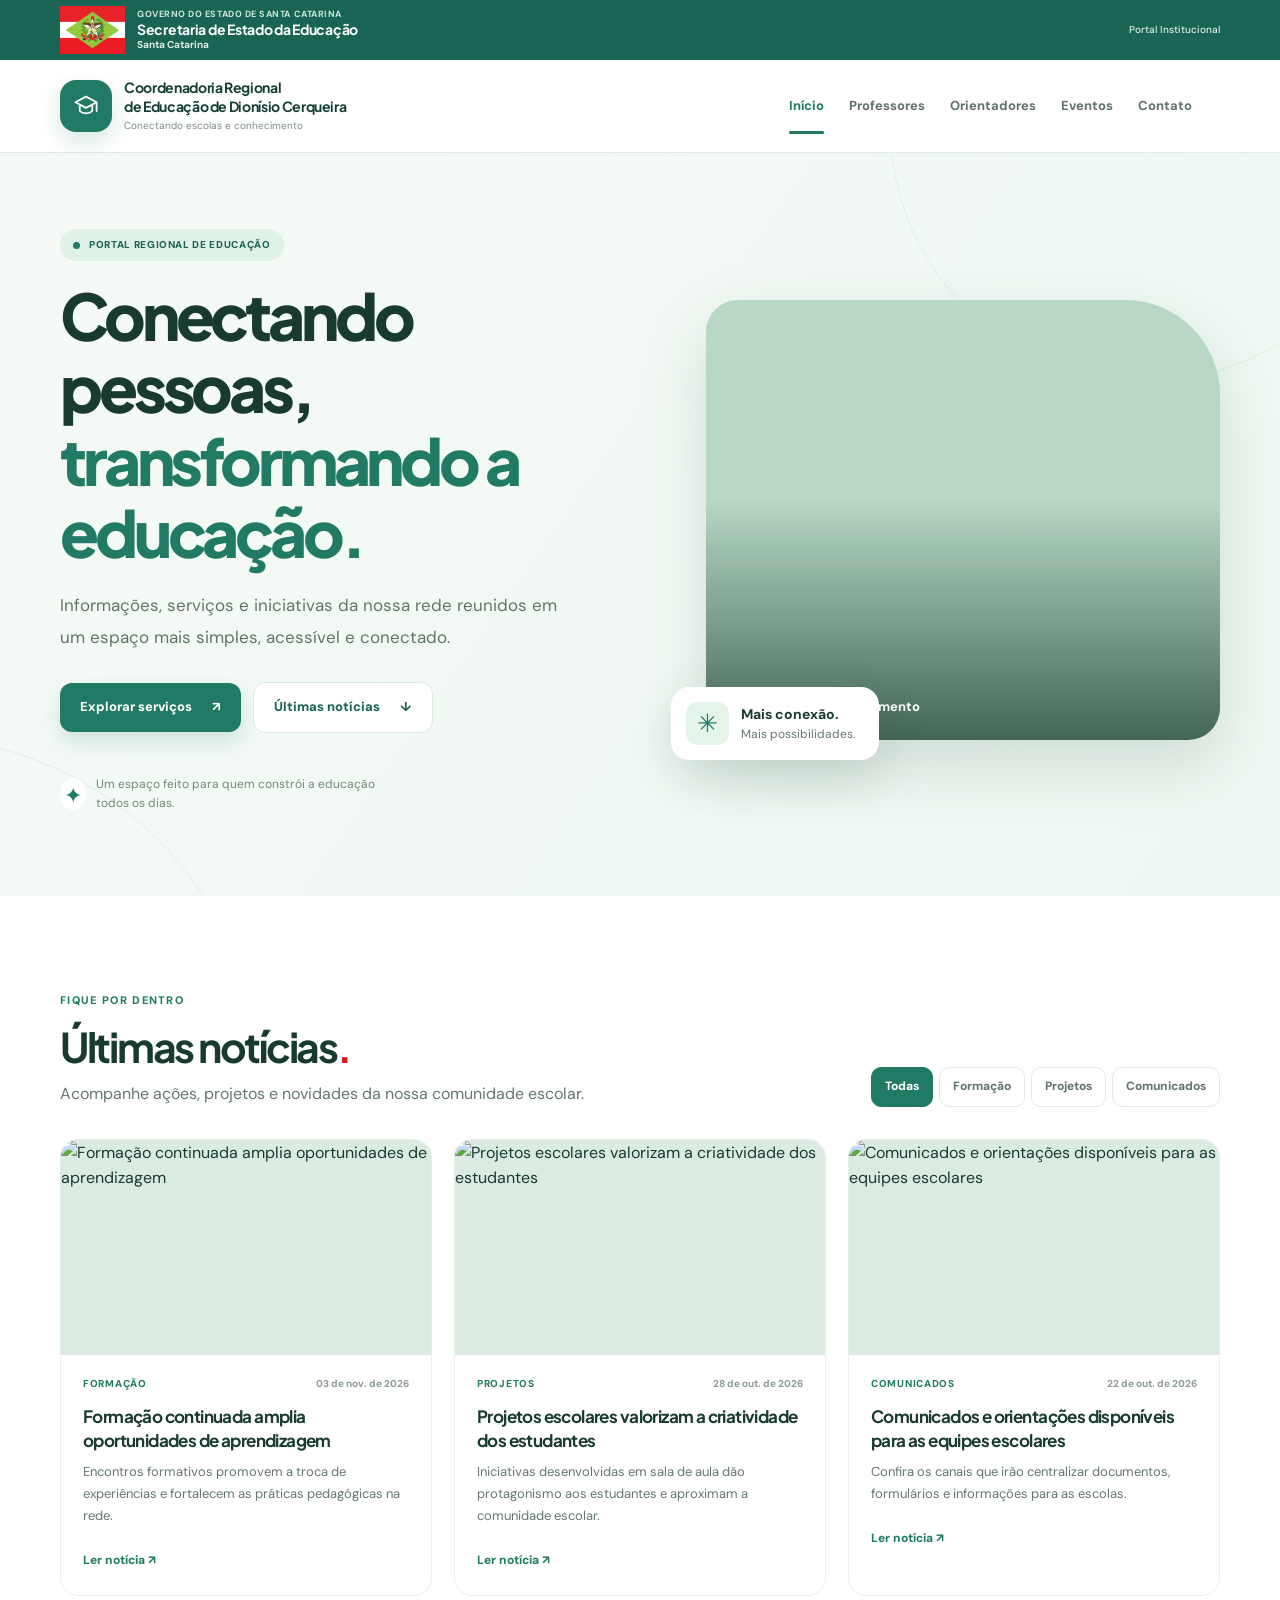
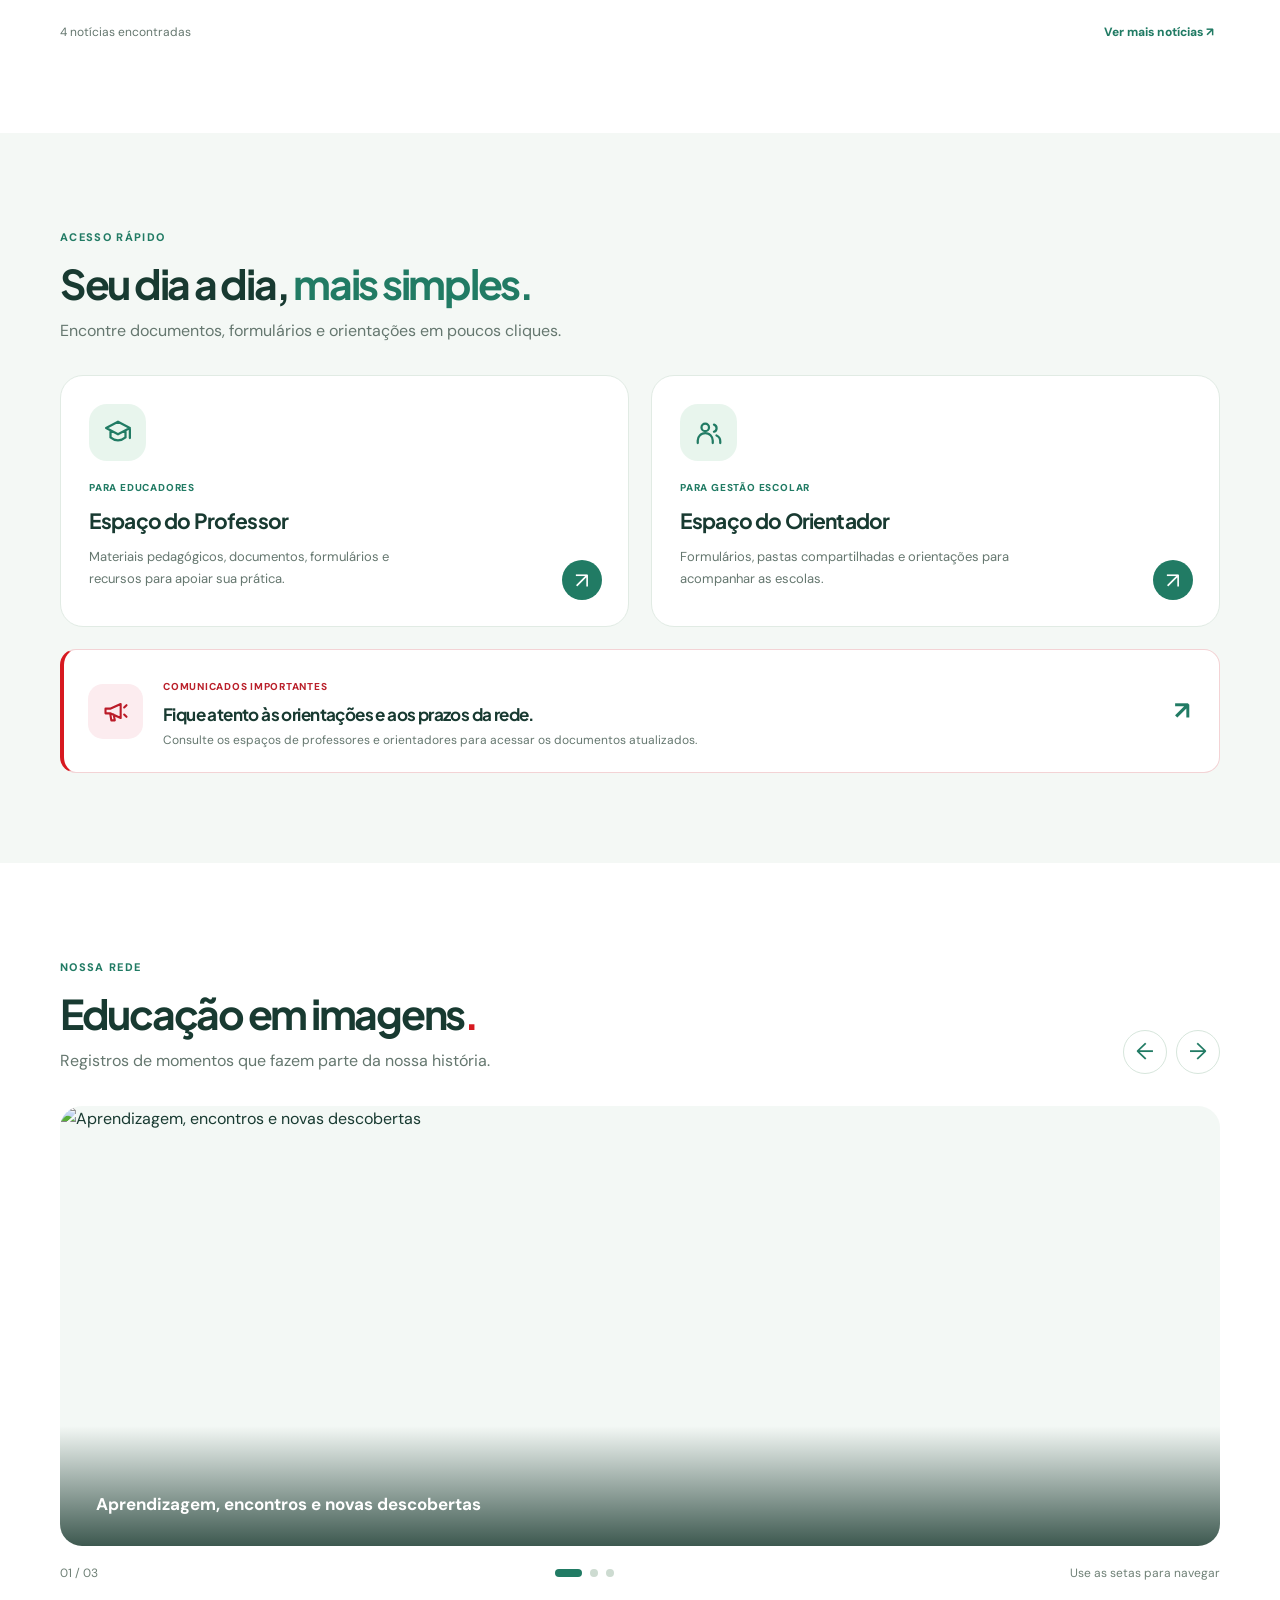
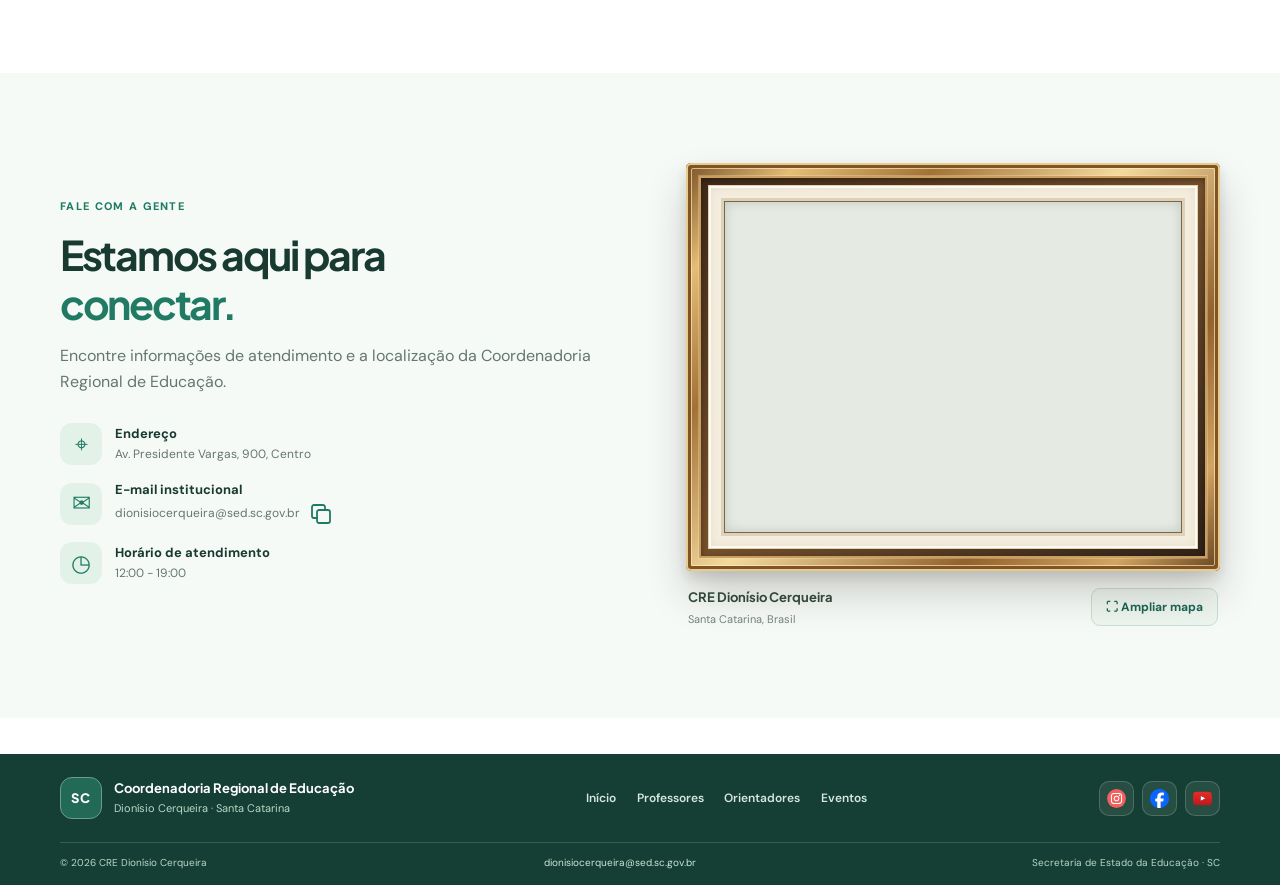
==== index.html @ 4548849e "Primeiro commit" ====
<!doctype html>
<html lang="pt-BR">

<head>
  <meta charset="utf-8">
  <meta name="viewport" content="width=device-width, initial-scale=1">
  <meta name="theme-color" content="#1a6454">
  <meta name="description"
    content="Portal institucional da Coordenadoria Regional de Educação: notícias, comunicados, serviços e eventos.">
  <title>Início | Coordenadoria Regional de Educação</title>
  <link rel="preconnect" href="https://fonts.googleapis.com">
  <link rel="preconnect" href="https://fonts.gstatic.com" crossorigin>
  <link
    href="https://fonts.googleapis.com/css2?family=DM+Sans:wght@400;500;600;700&family=Plus+Jakarta+Sans:wght@400;500;600;700;800&display=swap"
    rel="stylesheet">
  <link rel="stylesheet" href="css/styles.css">
  <script src="js/components.js" defer></script>
  <script src="js/script.js" defer></script>
</head>

<body>
  <a class="skip-link" href="#conteudo">Pular para o conteúdo</a>
  <div id="header-container"></div>
  <main id="conteudo">
    <section class="hero">
      <div class="hero-glow hero-glow-one" aria-hidden="true"></div>
      <div class="hero-glow hero-glow-two" aria-hidden="true"></div>
      <div class="container hero-grid">
        <div class="hero-copy reveal"><span class="eyebrow"><span class="eyebrow-dot"></span> PORTAL REGIONAL DE
            EDUCAÇÃO</span>
          <h1>Conectando pessoas, <em>transformando a educação.</em></h1>
          <p>Informações, serviços e iniciativas da nossa rede reunidos em um espaço mais simples, acessível e
            conectado.</p>
          <div class="hero-buttons"><a href="#acesso-rapido" class="btn btn-primary">Explorar serviços <span
                aria-hidden="true">↗</span></a><a href="#noticias" class="btn btn-outline">Últimas notícias <span
                aria-hidden="true">↓</span></a></div>
          <div class="hero-mini">
            <div class="mini-icon">✦</div><span>Um espaço feito para quem constrói a educação todos os dias.</span>
          </div>
        </div>
        <div class="hero-visual reveal">
          <div class="hero-photo" role="img" aria-label="Ambiente escolar e aprendizagem">
            <div class="photo-overlay"></div>
            <div class="photo-caption"><span class="caption-dot"></span> Nossa rede em movimento</div>
          </div>
          <div class="floating-note"><span class="floating-icon">✳</span>
            <div><strong>Mais conexão.</strong><small>Mais possibilidades.</small></div>
          </div>
        </div>
      </div>
    </section>
    <section class="news-section section" id="noticias">
      <div class="container">
        <div class="section-heading reveal">
          <div><span class="section-kicker">FIQUE POR DENTRO</span>
            <h2>Últimas notícias<span class="period">.</span></h2>
            <p>Acompanhe ações, projetos e novidades da nossa comunidade escolar.</p>
          </div>
          <div class="news-filter" role="group" aria-label="Filtrar notícias"><button class="filter-btn is-active"
              data-filter="Todas" type="button" aria-pressed="true">Todas</button><button class="filter-btn"
              data-filter="Formação" type="button" aria-pressed="false">Formação</button><button class="filter-btn"
              data-filter="Projetos" type="button" aria-pressed="false">Projetos</button><button class="filter-btn"
              data-filter="Comunicados" type="button" aria-pressed="false">Comunicados</button></div>
        </div>
        <div class="news-grid" id="newsGrid" aria-live="polite">
          <div class="loading-state">Carregando notícias...</div>
        </div>
        <div class="news-bottom"><span id="newsCount" aria-live="polite"></span><button class="text-link" id="showMore"
            type="button" hidden>Ver mais notícias <span aria-hidden="true">↗</span></button></div>
      </div>
    </section>
    <section class="services-section section" id="acesso-rapido">
      <div class="container">
        <div class="section-heading reveal">
          <div><span class="section-kicker">ACESSO RÁPIDO</span>
            <h2>Seu dia a dia, <span class="accent">mais simples.</span></h2>
            <p>Encontre documentos, formulários e orientações em poucos cliques.</p>
          </div>
        </div>
        <div class="service-grid"><a class="service-card reveal" href="professores.html"><span class="service-icon"
              aria-hidden="true"><svg viewBox="0 0 24 24" fill="none">
                <path d="m2.5 8 9.5-5 9.5 5-9.5 5-9.5-5ZM6 10.5v5c3.6 3.1 8.4 3.1 12 0v-5M21.5 9v7" />
              </svg></span><span class="service-content"><span class="service-badge">PARA
                EDUCADORES</span><strong>Espaço do Professor</strong><span>Materiais pedagógicos, documentos,
                formulários e recursos para apoiar sua prática.</span></span><span class="service-arrow"
              aria-hidden="true">↗</span></a><a class="service-card reveal" href="orientadores.html"><span
              class="service-icon" aria-hidden="true"><svg viewBox="0 0 24 24" fill="none">
                <circle cx="9" cy="7.5" r="3" />
                <path d="M3 20v-2a6 6 0 0 1 12 0v2M16 5.3a3 3 0 0 1 0 5.7M18 14a5 5 0 0 1 3 4.6V20" />
              </svg></span><span class="service-content"><span class="service-badge">PARA GESTÃO
                ESCOLAR</span><strong>Espaço do Orientador</strong><span>Formulários, pastas compartilhadas e
                orientações para acompanhar as escolas.</span></span><span class="service-arrow"
              aria-hidden="true">↗</span></a></div>
        <div class="notice-card reveal">
          <div class="notice-icon" aria-hidden="true"><svg viewBox="0 0 24 24" fill="none">
              <path d="M3 10v4h4l9 4V6l-9 4H3ZM7 14l1 6h3l-1-5M19 9l2-2M19 15l2 2" />
            </svg></div>
          <div><span>COMUNICADOS IMPORTANTES</span>
            <h3>Fique atento às orientações e aos prazos da rede.</h3>
            <p>Consulte os espaços de professores e orientadores para acessar os documentos atualizados.</p>
          </div><a href="orientadores.html" class="notice-link" aria-label="Ir para o espaço do orientador">↗</a>
        </div>
      </div>
    </section>
    <section class="gallery-section section" id="galeria">
      <div class="container">
        <div class="section-heading reveal">
          <div><span class="section-kicker">NOSSA REDE</span>
            <h2>Educação em imagens<span class="period">.</span></h2>
            <p>Registros de momentos que fazem parte da nossa história.</p>
          </div>
          <div class="carousel-controls"><button class="round-button" id="galleryPrev" aria-label="Foto anterior"
              type="button">←</button><button class="round-button" id="galleryNext" aria-label="Próxima foto"
              type="button">→</button></div>
        </div>
        <div class="gallery-stage reveal" id="galleryStage" tabindex="0" aria-label="Carrossel de fotografias">
          <div class="gallery-track" id="galleryTrack"></div>
        </div>
        <div class="gallery-bottom"><span id="galleryCounter">01 / 03</span>
          <div class="gallery-dots" id="galleryDots" aria-label="Selecionar fotografia"></div><span
            class="gallery-tip">Use as setas para navegar</span>
        </div>
      </div>
    </section>
    <section class="contact-section section" id="localizacao">
      <div class="container contact-grid">
        <div class="reveal"><span class="section-kicker">FALE COM A GENTE</span>
          <h2>Estamos aqui para <span class="accent">conectar.</span></h2>
          <p>Encontre informações de atendimento e a localização da Coordenadoria Regional de Educação.</p>
          <div class="contact-row"><span class="contact-icon">⌖</span>
            <div><strong>Endereço</strong><span>Av. Presidente Vargas, 900, Centro</span></div>
          </div>
          
<div class="contact-row">
  <span class="contact-icon">✉</span>

        <div>
          <strong>E-mail institucional</strong>

          <div class="email-copy-wrapper">
            <span id="emailInstitucional">
              dionisiocerqueira@sed.sc.gov.br
            </span>

            <button
              type="button"
              class="copy-email-btn"
              id="copyEmailBtn"
              title="Copiar e-mail"
              aria-label="Copiar e-mail institucional"
            >
              <svg
                width="15"
                height="15"
                viewBox="0 0 24 24"
                fill="none"
                stroke="currentColor"
                stroke-width="2"
                stroke-linecap="round"
                stroke-linejoin="round"
                aria-hidden="true"
              >
                <rect x="8" y="8" width="13" height="13" rx="2"/>
                <path d="M16 8V5a2 2 0 0 0-2-2H5a2 2 0 0 0-2 2v9a2 2 0 0 0 2 2h3"/>
              </svg>
            </button>

            <span id="copyEmailMessage" role="status" aria-live="polite"></span>
          </div>
        </div>
      </div>

          <div class="contact-row"><span class="contact-icon">◷</span>
            <div><strong>Horário de atendimento</strong><span>12:00 - 19:00</span></div>
          </div>
        </div>
        <!-- <div class="map-placeholder reveal">
          <iframe src="https://www.google.com/maps/embed?pb=!1m18!1m12!1m3!1d3578.173857380727!2d-53.63740132370798!3d-26.256020266088854!2m3!1f0!2f0!3f0!3m2!1i1024!2i768!4f13.1!3m3!1m2!1s0x94f09a3344452ccf%3A0x94dea158aa4ae7f9!2sR.%20Pres.%20Vargas%2C%20900%20-%20Centro%2C%20Dion%C3%ADsio%20Cerqueira%20-%20SC%2C%2089950-000!5e0!3m2!1spt-BR!2sbr!4v1793734395076!5m2!1spt-BR!2sbr" width="600" height="450" style="border:0;" allowfullscreen="" loading="lazy" referrerpolicy="strict-origin-when-cross-origin"></iframe>
        </div> -->
        
<!-- QUADRO INTERATIVO DO MAPA --> 
<figure class="cre-framed-map" id="creFramedMap">

  <!-- MOLDURA EXTERNA -->
  <div class="cre-frame-wood">

    <!-- DETALHE INTERNO DA MADEIRA -->
    <div class="cre-frame-groove">

      <!-- PASSE-PARTOUT DO QUADRO -->
      <div class="cre-frame-mat">

        <!-- MAPA INTERATIVO -->
        <div class="cre-frame-image">

          <iframe src="https://www.google.com/maps/embed?pb=!1m18!1m12!1m3!1d3578.173857380727!2d-53.63740132370798!3d-26.256020266088854!2m3!1f0!2f0!3f0!3m2!1i1024!2i768!4f13.1!3m3!1m2!1s0x94f09a3344452ccf%3A0x94dea158aa4ae7f9!2sR.%20Pres.%20Vargas%2C%20900%20-%20Centro%2C%20Dion%C3%ADsio%20Cerqueira%20-%20SC%2C%2089950-000!5e0!3m2!1spt-BR!2sbr!4v1793734395076!5m2!1spt-BR!2sbr" width="600" height="450" style="border:0;" allowfullscreen="" loading="lazy" referrerpolicy="strict-origin-when-cross-origin"></iframe>

        </div>

      </div>
    </div>
  </div>

  <!-- PLACA DE IDENTIFICAÇÃO -->
  <figcaption class="cre-frame-details">

    <div class="cre-frame-label">
      <strong>CRE Dionísio Cerqueira</strong>
      <span>Santa Catarina, Brasil</span>
    </div>

    <button
      type="button"
      id="creMapExpand"
      class="cre-frame-expand"
      aria-expanded="false"
    >
      ⛶ Ampliar mapa
    </button>

  </figcaption>

</figure>


      </div>
    </section>
  </main>
  <div id="footer-container"></div>
  <dialog id="newsDialog" class="news-dialog" aria-labelledby="dialogTitle">
    <div class="dialog-inner"><button class="dialog-close" id="dialogClose" type="button"
        aria-label="Fechar notícia">×</button>
      <div id="dialogContent"></div>
    </div>
  </dialog>
  <button class="back-to-top" id="backToTop" aria-label="Voltar ao topo" type="button">↑</button>
</body>

</html>
---- css/styles.css ----
:root {
  --green: #217b64;
  --dark: #1a6454;
  --deep: #143e34;
  --red: #d71920;
  --ink: #183a31;
  --muted: #65776f;
  --line: #e2eae5;
  --light: #f3f8f5;
  --white: #fff;
  --shadow: 0 16px 50px rgba(24, 72, 54, .07)
}

* {
  box-sizing: border-box
}

html {
  scroll-behavior: smooth;
  scroll-padding-top: 105px
}

body {
  margin: 0;
  background: #fff;
  color: var(--ink);
  font: 400 16px/1.6 'DM Sans', sans-serif;
  -webkit-font-smoothing: antialiased
}

body.modal-open {
  overflow: hidden
}

a {
  text-decoration: none;
  color: inherit
}

button,
input {
  font: inherit
}

button {
  cursor: pointer
}

img {
  max-width: 100%;
  display: block
}

svg {
  width: 24px;
  height: 24px;
  stroke: currentColor;
  stroke-width: 1.8;
  stroke-linecap: round;
  stroke-linejoin: round
}

.container {
  width: min(1160px, calc(100% - 48px));
  margin-inline: auto
}

.skip-link {
  position: absolute;
  top: -80px;
  left: 12px;
  padding: 10px;
  background: #fff;
  z-index: 50
}

.skip-link:focus {
  top: 12px
}

:focus-visible {
  outline: 3px solid #d71920;
  outline-offset: 3px
}

h1,
h2,
h3,
p {
  margin-top: 0
}

h1,
h2,
h3,
.brand strong {
  font-family: 'Plus Jakarta Sans', sans-serif
}

h1 {
  font-size: clamp(2.75rem, 5vw, 4.65rem);
  letter-spacing: -.065em;
  line-height: 1.13;
  font-weight: 800;
  margin: 18px 0 22px
}

h2 {
  font-size: clamp(1.85rem, 3.2vw, 2.75rem);
  letter-spacing: -.055em;
  line-height: 1.2;
  margin: 10px 0
}

h3 {
  letter-spacing: -.035em
}

.top-strip {
  background: var(--dark);
  color: #e1f3ec;
  font-size: 10px;
  font-weight: 700;
  letter-spacing: .08em
}

.strip-inner {
  height: 34px;
  display: flex;
  justify-content: space-between;
  align-items: center;
  gap: 10px
}

.strip-right {
  font-size: 11px;
  letter-spacing: 0;
  font-weight: 500
}

.site-header {
  position: sticky;
  top: 0;
  z-index: 30;
  background: rgba(255, 255, 255, .97);
  box-shadow: 0 1px 0 var(--line);
  backdrop-filter: blur(18px)
}

.header-inner {
  height: 92px;
  display: flex;
  align-items: center;
  gap: 28px
}

.brand {
  display: flex;
  align-items: center;
  gap: 12px;
  margin-right: auto
}

.brand-mark {
  width: 52px;
  height: 52px;
  border-radius: 16px;
  background: var(--green);
  color: #fff;
  display: grid;
  place-items: center;
  flex: none;
  box-shadow: 0 9px 22px rgba(33, 123, 100, .18)
}

.brand-mark svg {
  width: 30px;
  height: 30px
}

.brand-label {
  display: flex;
  flex-direction: column;
  gap: 3px
}

.brand strong {
  font-size: 14px;
  line-height: 1.35;
  letter-spacing: -.025em;
  color: var(--deep)
}

.brand small {
  font-size: 10px;
  color: #7b8b82
}

.desktop-nav {
  display: flex;
  align-items: center;
  gap: 25px;
  height: 100%
}

.desktop-nav a {
  font-size: 13px;
  font-weight: 700;
  color: #607168;
  position: relative;
  height: 100%;
  display: flex;
  align-items: center;
  transition: color .2s
}

.desktop-nav a:hover,
.desktop-nav a.active {
  color: var(--green)
}

.desktop-nav a.active:after {
  content: "";
  position: absolute;
  bottom: 18px;
  left: 0;
  right: 0;
  height: 3px;
  border-radius: 5px;
  background: var(--green)
}

.header-actions {
  display: flex;
  gap: 8px
}

.icon-button {
  width: 42px;
  height: 42px;
  background: transparent;
  border: 1px solid #e4ece7;
  border-radius: 13px;
  display: grid;
  place-items: center;
  color: var(--deep)
}

.icon-button:hover {
  background: var(--light)
}

.icon-button svg {
  width: 21px
}

.menu-toggle {
  display: none
}

.mobile-nav {
  padding: 14px 24px 24px;
  border-top: 1px solid var(--line);
  flex-direction: column;
  gap: 4px
}

.mobile-nav:not([hidden]) {
  display: flex
}

.mobile-nav a {
  padding: 10px 12px;
  font-weight: 700;
  border-radius: 10px
}

.mobile-nav a:hover,
.mobile-nav a[aria-current] {
  background: var(--light);
  color: var(--green)
}

.search-panel {
  padding: 0 0 18px;
  max-width: 520px;
  margin-left: auto
}

.search-panel[hidden] {
  display: none
}

.search-panel label {
  display: block;
  font-weight: 700;
  font-size: 13px;
  margin-bottom: 7px
}

.search-field {
  height: 50px;
  border: 1px solid var(--line);
  display: flex;
  align-items: center;
  border-radius: 13px;
  padding: 0 13px;
  gap: 12px
}

.search-field svg {
  color: var(--green);
  width: 20px
}

.search-field input {
  flex: 1;
  border: 0;
  outline: 0;
  min-width: 0
}

.search-field button {
  border: 0;
  color: var(--green);
  font-weight: 700;
  background: none;
  font-size: 12px
}

.search-panel p {
  margin: 5px 0 0;
  color: var(--muted);
  font-size: 12px
}

.hero {
  background: linear-gradient(125deg, #f6faf7 0%, #edf7f1 100%);
  position: relative;
  overflow: hidden;
  padding: 77px 0 83px
}

.hero-glow {
  position: absolute;
  border-radius: 50%;
  pointer-events: none;
  opacity: .7
}

.hero-glow-one {
  width: 510px;
  height: 510px;
  border: 1px solid #d6eade;
  right: -120px;
  top: -280px
}

.hero-glow-two {
  width: 700px;
  height: 700px;
  border: 1px solid #d9eadf;
  left: -440px;
  bottom: -540px
}

.hero-grid {
  display: grid;
  grid-template-columns: 1fr .93fr;
  gap: 8%;
  align-items: center;
  position: relative
}

.eyebrow {
  display: inline-flex;
  gap: 9px;
  align-items: center;
  letter-spacing: .065em;
  font-size: 10px;
  font-weight: 800;
  color: var(--dark);
  padding: 8px 13px;
  background: #e0f1e8;
  border-radius: 40px
}

.eyebrow-dot {
  width: 7px;
  height: 7px;
  border-radius: 100%;
  background: var(--green)
}

.hero h1 em {
  font-style: normal;
  color: var(--green)
}

.hero-copy>p {
  color: #61766a;
  font-size: 17px;
  max-width: 510px;
  line-height: 1.85;
  margin-bottom: 29px
}

.hero-buttons {
  display: flex;
  align-items: center;
  gap: 12px;
  flex-wrap: wrap
}

.btn {
  display: inline-flex;
  align-items: center;
  justify-content: center;
  gap: 20px;
  padding: 14px 20px;
  border-radius: 12px;
  font-size: 13px;
  font-weight: 800;
  transition: transform .2s, box-shadow .2s, background .2s
}

.btn:hover {
  transform: translateY(-3px)
}

.btn-primary {
  background: var(--green);
  color: white;
  box-shadow: 0 10px 20px rgba(33, 123, 100, .17)
}

.btn-primary:hover {
  background: var(--dark)
}

.btn-outline {
  background: white;
  border: 1px solid #dbe8df;
  color: var(--dark)
}

.hero-mini {
  display: flex;
  align-items: center;
  gap: 10px;
  margin-top: 42px;
  color: #72887b;
  font-size: 12px;
  max-width: 330px
}

.mini-icon {
  width: 32px;
  height: 32px;
  display: grid;
  place-items: center;
  background: white;
  border-radius: 50%;
  font-size: 22px;
  color: var(--green)
}

.hero-visual {
  position: relative;
  padding: 13px 0 15px
}

.hero-photo {
  height: 440px;
  border-radius: 32px 95px 32px 32px;
  background: #b8d7c5 url('https\://images.unsplash.com/photo-1509062522246-3755977927d7?auto=format&fit=crop&w=1400&q=85') center/cover no-repeat;
  position: relative;
  box-shadow: 0 25px 65px rgba(25, 65, 50, .15);
  overflow: hidden
}

.photo-overlay {
  position: absolute;
  inset: 45% 0 0;
  background: linear-gradient(0deg, rgba(5, 41, 27, .65), transparent)
}

.photo-caption {
  position: absolute;
  bottom: 22px;
  left: 25px;
  color: #fff;
  font-size: 13px;
  display: flex;
  gap: 9px;
  align-items: center;
  font-weight: 700
}

.caption-dot {
  height: 8px;
  width: 8px;
  background: #b6ebc7;
  border: 2px solid white;
  border-radius: 50%
}

.floating-note {
  position: absolute;
  bottom: -5px;
  left: -35px;
  display: flex;
  align-items: center;
  gap: 12px;
  background: white;
  padding: 15px 24px 15px 15px;
  border-radius: 18px;
  box-shadow: 0 18px 50px rgba(18, 67, 48, .14)
}

.floating-icon {
  width: 43px;
  height: 43px;
  background: #e4f4e9;
  border-radius: 12px;
  display: grid;
  place-items: center;
  color: var(--green);
  font-size: 25px
}

.floating-note strong,
.floating-note small {
  display: block
}

.floating-note strong {
  font-size: 14px
}

.floating-note small {
  font-size: 12px;
  color: var(--muted)
}

.section {
  padding: 90px 0
}

.section-heading {
  display: flex;
  justify-content: space-between;
  align-items: flex-end;
  gap: 30px;
  margin-bottom: 32px
}

.section-kicker {
  font-size: 11px;
  font-weight: 800;
  letter-spacing: .12em;
  color: var(--green)
}

.section-heading p,
.contact-section p {
  color: var(--muted);
  margin: 0
}

.period {
  color: var(--red)
}

.accent {
  color: var(--green)
}

.news-filter {
  display: flex;
  gap: 6px;
  flex-wrap: wrap
}

.filter-btn {
  border: 1px solid var(--line);
  background: white;
  padding: 9px 13px;
  font-size: 12px;
  font-weight: 800;
  color: #64766b;
  border-radius: 10px
}

.filter-btn:hover {
  border-color: #acd7c3
}

.filter-btn.is-active {
  background: var(--green);
  color: #fff;
  border-color: var(--green)
}

.news-grid {
  display: grid;
  grid-template-columns: repeat(3, minmax(0, 1fr));
  gap: 22px
}

.news-card {
  background: #fff;
  border: 1px solid #e5eee8;
  border-radius: 18px;
  overflow: hidden;
  transition: transform .25s, box-shadow .25s
}

.news-card:hover {
  transform: translateY(-6px);
  box-shadow: var(--shadow)
}

.news-card a {
  display: block;
  height: 100%
}

.news-image {
  width: 100%;
  height: 215px;
  object-fit: cover;
  background: #dcebe2;
  transition: transform .35s
}

.news-card:hover .news-image {
  transform: scale(1.04)
}

.news-image-wrap {
  overflow: hidden
}

.news-card-body {
  padding: 21px 22px 23px
}

.news-card .news-meta {
  display: flex;
  align-items: center;
  justify-content: space-between;
  gap: 8px;
  color: #8a9a90;
  font-size: 10px;
  font-weight: 700
}

.category {
  color: var(--green);
  text-transform: uppercase;
  letter-spacing: .07em;
  font-size: 10px;
  font-weight: 800
}

.news-card h3 {
  font-size: 17px;
  line-height: 1.45;
  margin: 12px 0 8px
}

.news-card p {
  font-size: 13px;
  line-height: 1.7;
  color: var(--muted);
  margin-bottom: 19px
}

.read-link {
  color: var(--green);
  font-size: 12px;
  font-weight: 800
}

.news-bottom {
  display: flex;
  justify-content: space-between;
  align-items: center;
  margin-top: 26px;
  color: var(--muted);
  font-size: 12px
}

.text-link {
  border: 0;
  background: none;
  color: var(--green);
  font-weight: 800
}

.loading-state,
.empty-state {
  grid-column: 1/-1;
  text-align: center;
  background: var(--light);
  padding: 42px 18px;
  border-radius: 16px;
  color: var(--muted)
}

.services-section {
  background: #f4f8f5
}

.service-grid {
  display: grid;
  grid-template-columns: 1fr 1fr;
  gap: 22px
}

.service-card {
  background: #fff;
  border: 1px solid #e1ebe4;
  border-radius: 23px;
  min-height: 252px;
  display: flex;
  flex-direction: column;
  position: relative;
  gap: 19px;
  padding: 28px;
  transition: transform .25s, box-shadow .25s, border-color .25s
}

.service-card:hover {
  transform: translateY(-5px);
  box-shadow: var(--shadow);
  border-color: #b8d9c7
}

.service-icon {
  width: 57px;
  height: 57px;
  border-radius: 18px;
  display: grid;
  place-items: center;
  background: #e8f5ed;
  color: var(--green)
}

.service-icon svg {
  width: 30px;
  height: 30px
}

.service-content {
  display: flex;
  flex-direction: column;
  gap: 8px;
  max-width: 330px
}

.service-badge {
  font-size: 10px;
  letter-spacing: .08em;
  color: var(--green);
  font-weight: 800
}

.service-content strong {
  font-family: 'Plus Jakarta Sans', sans-serif;
  font-size: 21px;
  letter-spacing: -.04em
}

.service-content>span:last-child {
  font-size: 13px;
  color: var(--muted);
  line-height: 1.7
}

.service-arrow {
  position: absolute;
  right: 26px;
  bottom: 26px;
  border-radius: 50%;
  width: 40px;
  height: 40px;
  background: var(--green);
  color: white;
  display: grid;
  place-items: center;
  font-size: 22px
}

.notice-card {
  margin-top: 22px;
  border: 1px solid #f3d3d5;
  background: #fff;
  border-left: 4px solid var(--red);
  border-radius: 16px;
  display: flex;
  align-items: center;
  gap: 20px;
  padding: 22px 24px
}

.notice-icon {
  width: 55px;
  height: 55px;
  border-radius: 15px;
  background: #fcecef;
  color: #bb1b28;
  display: grid;
  place-items: center;
  flex: none
}

.notice-icon svg {
  width: 28px;
  height: 28px
}

.notice-card>div:nth-child(2) {
  flex: 1
}

.notice-card>div:nth-child(2)>span {
  font-size: 10px;
  color: #ba202b;
  letter-spacing: .075em;
  font-weight: 800
}

.notice-card h3 {
  margin: 3px 0;
  font-size: 17px
}

.notice-card p {
  color: var(--muted);
  font-size: 12px;
  margin: 0
}

.notice-link {
  font-size: 25px;
  font-weight: 700;
  color: var(--green);
  padding: 5px
}

.carousel-controls {
  display: flex;
  gap: 9px
}

.round-button {
  width: 44px;
  height: 44px;
  border: 1px solid #d7e6dc;
  background: white;
  color: var(--green);
  border-radius: 50%;
  font-size: 23px
}

.round-button:hover {
  background: var(--green);
  color: white
}

.gallery-stage {
  overflow: hidden;
  border-radius: 22px
}

.gallery-track {
  display: flex;
  transition: transform .5s cubic-bezier(.23, .78, .27, 1);
  will-change: transform
}

.gallery-slide {
  min-width: 100%;
  margin: 0;
  position: relative;
  height: 440px;
  background: var(--light)
}

.gallery-slide img {
  width: 100%;
  height: 100%;
  object-fit: cover
}

.gallery-slide figcaption {
  position: absolute;
  bottom: 0;
  left: 0;
  right: 0;
  background: linear-gradient(transparent, rgba(0, 35, 24, .75));
  color: white;
  padding: 65px 36px 28px;
  font-weight: 700;
  font-size: 17px
}

.gallery-bottom {
  display: flex;
  justify-content: space-between;
  align-items: center;
  gap: 15px;
  padding-top: 18px;
  color: #6f8076;
  font-size: 12px
}

.gallery-dots {
  display: flex;
  gap: 8px
}

.gallery-dot {
  border: 0;
  width: 8px;
  height: 8px;
  border-radius: 20px;
  padding: 0;
  background: #cddbd1;
  transition: width .2s, background .2s
}

.gallery-dot.active {
  width: 27px;
  background: var(--green)
}

.contact-section {
  background: #f6faf7
}

.contact-grid {
  display: grid;
  grid-template-columns: 1fr 1fr;
  gap: 8%;
  align-items: center
}

.contact-grid h2 {
  max-width: 440px;
  margin: 12px 0 15px
}

.contact-grid>div:first-child>p {
  margin-bottom: 29px
}

.contact-row {
  display: flex;
  gap: 13px;
  align-items: center;
  margin: 15px 0
}

.contact-icon {
  display: grid;
  place-items: center;
  background: #e2f2e9;
  border-radius: 12px;
  width: 42px;
  height: 42px;
  color: var(--green);
  font-size: 23px
}

.contact-row strong,
.contact-row span:last-child {
  display: block
}

.contact-row strong {
  font-size: 13px
}

.contact-row div span {
  font-size: 12px;
  color: var(--muted)
}

.map-placeholder {
  height: 350px;
  background: #e8f3ed;
  border: 1px solid #d7e7dc;
  border-radius: 22px;
  position: relative;
  overflow: hidden;
  display: grid;
  place-items: center
}

.map-pattern {
  position: absolute;
  inset: 0;
  opacity: .4;
  background: repeating-linear-gradient(35deg, transparent 0, transparent 30px, #b8d5c2 31px, #b8d5c2 33px, transparent 35px, transparent 90px), repeating-linear-gradient(-35deg, transparent 0, transparent 60px, #c5ddce 62px, #c5ddce 65px, transparent 67px, transparent 140px)
}

.map-center {
  position: relative;
  background: rgba(255, 255, 255, .94);
  padding: 27px;
  border-radius: 18px;
  text-align: center;
  max-width: 310px;
  box-shadow: 0 15px 45px rgba(31, 85, 55, .09)
}

.map-pin {
  display: inline-grid;
  place-items: center;
  width: 50px;
  height: 50px;
  border-radius: 16px;
  background: #e0f0e7;
  color: var(--green);
  font-size: 34px;
  margin-bottom: 11px
}

.map-center strong {
  display: block;
  font-size: 15px
}

.map-center p {
  font-size: 12px;
  margin-top: 8px
}

.footer {
  background: var(--dark);
  color: #e6f4ec;
  padding-top: 58px
}

.footer-main {
  display: grid;
  grid-template-columns: 2.4fr 1fr 1fr;
  gap: 70px;
  padding-bottom: 46px
}

.footer-logo {
  display: flex;
  align-items: center;
  gap: 9px;
  color: #fff;
  font-size: 14px
}

.footer-logo:first-letter {
  font-size: 22px
}

.footer-about p {
  font-size: 13px;
  color: #b9d8c8;
  max-width: 340px;
  margin-top: 17px
}

.footer-links {
  display: flex;
  flex-direction: column;
  gap: 9px
}

.footer-links strong {
  font-size: 13px;
  color: #fff;
  margin-bottom: 6px
}

.footer-links a {
  font-size: 12px;
  color: #bed9cd
}

.footer-links a:hover {
  color: #fff
}

.footer-bottom {
  border-top: 1px solid #488476;
  display: flex;
  justify-content: space-between;
  gap: 15px;
  padding: 20px 0;
  font-size: 11px;
  color: #b9d8c8
}

.footer-bottom a {
  color: #fff
}

.back-to-top {
  position: fixed;
  bottom: 23px;
  right: 23px;
  width: 44px;
  height: 44px;
  border-radius: 14px;
  background: var(--green);
  border: 0;
  color: white;
  font-size: 23px;
  box-shadow: 0 8px 30px #164c3860;
  z-index: 20;
  opacity: 0;
  pointer-events: none;
  transform: translateY(8px);
  transition: .2s
}

.back-to-top.visible {
  opacity: 1;
  pointer-events: auto;
  transform: translateY(0)
}

.news-dialog {
  width: min(700px, calc(100% - 32px));
  max-height: 90dvh;
  border: 0;
  padding: 0;
  border-radius: 22px;
  box-shadow: 0 20px 90px #052e2266;
  overflow: auto
}

.news-dialog::backdrop {
  background: rgba(6, 34, 26, .7);
  backdrop-filter: blur(4px)
}

.dialog-inner {
  position: relative;
  padding: 34px
}

.dialog-close {
  position: sticky;
  top: 0;
  float: right;
  width: 38px;
  height: 38px;
  border-radius: 50%;
  background: #f0f6f1;
  border: 0;
  color: var(--deep);
  font-size: 28px;
  line-height: 1
}

.dialog-inner h2 {
  margin: 15px 0
}

.dialog-meta {
  font-size: 12px;
  color: var(--muted);
  margin-bottom: 22px
}

.dialog-inner img {
  border-radius: 15px;
  width: 100%;
  max-height: 350px;
  object-fit: cover;
  margin-bottom: 24px
}

.dialog-body p {
  white-space: pre-line;
  color: #40564a;
  line-height: 1.9
}

.reveal {
  opacity: 0;
  transform: translateY(22px);
  transition: opacity .65s ease, transform .65s ease
}

.reveal.visible {
  opacity: 1;
  transform: none
}

@media(max-width:1050px) {
  .desktop-nav {
    gap: 15px
  }

  .header-inner {
    gap: 15px
  }

  .hero-grid {
    gap: 5%
  }

  .hero-photo {
    height: 390px
  }
}

@media(max-width:850px) {
  .desktop-nav {
    display: none
  }

  .menu-toggle {
    display: grid
  }

  .header-inner {
    height: 77px
  }

  .hero {
    padding: 55px 0 75px
  }

  .hero-grid {
    grid-template-columns: 1fr;
    gap: 34px
  }

  .hero-copy {
    max-width: 620px
  }

  .hero-photo {
    height: 380px
  }

  .floating-note {
    left: 15px
  }

  .news-grid {
    grid-template-columns: repeat(2, minmax(0, 1fr))
  }

  .news-filter {
    margin-top: 14px
  }

  .section-heading {
    align-items: flex-start;
    flex-direction: column;
    gap: 12px
  }

  .contact-grid {
    gap: 30px
  }
}

@media(max-width:620px) {
  .container {
    width: min(100% - 32px, 1160px)
  }

  .top-strip {
    font-size: 8px
  }

  .strip-right {
    display: none
  }

  .brand-mark {
    width: 46px;
    height: 46px
  }

  .brand strong {
    font-size: 12px
  }

  .brand small {
    font-size: 9px
  }

  .header-inner {
    height: 74px
  }

  .hero {
    padding: 44px 0 65px
  }

  .hero h1 {
    font-size: clamp(2.5rem, 10vw, 3.4rem)
  }

  .hero-copy>p {
    font-size: 15px
  }

  .hero-mini {
    margin-top: 25px
  }

  .hero-photo {
    height: 300px;
    border-radius: 23px 65px 23px 23px
  }

  .floating-note {
    bottom: -19px;
    padding: 10px
  }

  .section {
    padding: 62px 0
  }

  .section-heading {
    margin-bottom: 25px
  }

  .news-grid,
  .service-grid,
  .contact-grid {
    grid-template-columns: 1fr
  }

  .news-image {
    height: 230px
  }

  .service-card {
    min-height: 220px;
    padding: 23px
  }

  .notice-card {
    padding: 19px 15px;
    gap: 12px;
    align-items: flex-start
  }

  .notice-icon {
    width: 42px;
    height: 42px
  }

  .notice-card h3 {
    font-size: 15px
  }

  .gallery-slide {
    height: 280px
  }

  .gallery-slide figcaption {
    font-size: 14px;
    padding: 50px 20px 20px
  }

  .gallery-tip {
    display: none
  }

  .map-placeholder {
    height: 300px
  }

  .footer-main {
    grid-template-columns: 1fr 1fr;
    gap: 28px
  }

  .footer-about {
    grid-column: 1/-1
  }

  .footer-bottom {
    flex-direction: column
  }

  .dialog-inner {
    padding: 20px
  }

  .strip-inner {
    height: 29px
  }
}

@media(prefers-reduced-motion:reduce) {
  html {
    scroll-behavior: auto
  }

  *,
  *:before,
  *:after {
    transition-duration: .01ms !important;
    animation-duration: .01ms !important
  }

  .reveal {
    opacity: 1;
    transform: none
  }
}



/* Faixa institucional compacta: mantém as cores e o layout original */

.top-strip {

  background: #1a6454;

  color: #fff;

  letter-spacing: normal;

}

.strip-inner {

  height: auto;

  min-height: 60px;

  padding-block: 6px;

  gap: 15px;

}

.institutional-brand {

  display: flex;

  align-items: center;

  gap: 12px;

  min-width: 0;

}

.sc-flag {

  width: 65px;

  height: auto;

  object-fit: contain;

  flex: none;

}

.institutional-copy {

  display: flex;

  flex-direction: column;

  gap: 1px;

  line-height: 1.2;

  min-width: 0;

}

.institutional-eyebrow {

  font-size: 9px;

  font-weight: 700;

  letter-spacing: .06em;

  color: #cce7db;

}

.institutional-copy strong {

  font: 700 14px/1.2 'Plus Jakarta Sans', sans-serif;

  color: #fff;

  letter-spacing: -.02em;

}

.institutional-region {

  font-size: 10px;

  color: #e0f1e8;

}

.strip-right {

  font-size: 10px;

  color: #e0f1e8;

  white-space: nowrap;

  letter-spacing: 0;

}

@media (max-width: 620px) {

  .strip-inner {
    min-height: 58px;
    padding-block: 6px;
  }

  .institutional-brand {
    gap: 9px;
  }

  .sc-flag {
    width: 50px;
  }

  .institutional-copy strong {
    font-size: 11px;
  }

  .institutional-eyebrow {
    font-size: 7px;
    letter-spacing: .02em;
  }

  .institutional-region {
    font-size: 9px;
  }

  .strip-right {
    display: none;
  }

}



/* Respeita o atributo hidden nos controles compartilhados */

.icon-button[hidden] {
  display: none;
}



/* Segurança: o conteúdo nunca permanece oculto se alguma inicialização falhar.

   Efeito de entrada é aplicado somente depois de o JS estar pronto. */

.reveal {
  opacity: 1;
  transform: none;
}

.reveal.visible {
  opacity: 1;
  transform: none;
}





/* COPIAR E-MAIL INSTITUCIONAL */



.email-copy-wrapper {

  display: flex;

  align-items: center;

  flex-wrap: wrap;

  gap: 8px;

}



.copy-email-btn {

  display: inline-flex;

  align-items: center;

  justify-content: center;

  width: 26px;

  height: 26px;

  padding: 0;

  border: none;

  border-radius: 6px;

  background: transparent;

  color: #217B64;

  cursor: pointer;

  transition: all 0.2s ease;

}



.copy-email-btn:hover {

  background: #E7F3ED;

  transform: translateY(-2px);

}



.copy-email-btn:focus-visible {

  outline: 2px solid #217B64;

  outline-offset: 2px;

}



#copyEmailMessage {

  font-size: 12px;

  font-weight: 600;

  color: #217B64;

}


/* ==========================================================
   NOVO RODAPÉ HORIZONTAL · PORTAL CRE
   Integrado ao styles.css (sem footer.css separado)
   ========================================================== */
.site-footer {
  width: 100%;
  margin-top: 36px;
  color: #fff;
  background: #153f34;
  font-family: 'DM Sans', sans-serif;
}

.site-footer .cre-footer-main {
  width: min(1160px, calc(100% - 48px));
  margin: 0 auto;
  padding: 23px 0;
  display: flex;
  align-items: center;
  justify-content: space-between;
  gap: 32px;
}

.site-footer .cre-footer-identity {
  display: flex;
  align-items: center;
  gap: 12px;
  flex-shrink: 0;
}

.site-footer .cre-footer-mark {
  display: grid;
  place-items: center;
  width: 42px;
  height: 42px;
  border: 1px solid #6a9e88;
  border-radius: 12px;
  background: #226a55;
  color: white;
  font: 800 13px/1 'Plus Jakarta Sans', sans-serif;
  letter-spacing: .04em;
}

.site-footer .cre-footer-identity strong {
  display: block;
  color: #fff;
  font: 700 13px/1.4 'Plus Jakarta Sans', sans-serif;
}

.site-footer .cre-footer-identity p {
  margin: 3px 0 0;
  font-size: 11px;
  color: #b9d9ca;
}

.site-footer .cre-footer-nav {
  display: flex;
  align-items: center;
  justify-content: center;
  gap: clamp(12px, 1.6vw, 23px);
  flex-wrap: wrap;
}

.site-footer .cre-footer-nav a {
  color: #d6e8df;
  font-size: 12px;
  font-weight: 600;
  white-space: nowrap;
  transition: color .2s;
}

.site-footer .cre-footer-nav a:hover {
  color: #fff;
}

.site-footer .cre-footer-social {
  display: flex;
  align-items: center;
  gap: 8px;
  flex-shrink: 0;
}

.site-footer .cre-footer-social a {
  display: grid;
  place-items: center;
  width: 35px;
  height: 35px;
  border: 1px solid rgba(255, 255, 255, .18);
  border-radius: 10px;
  background: rgba(255, 255, 255, .08);
  transition: transform .2s, background .2s;
}

.site-footer .cre-footer-social a:hover {
  transform: translateY(-2px);
  background: #2b8568;
}

.site-footer .cre-footer-social img {
  display: block;
  width: 19px;
  height: 19px;
  max-width: none;
}

.site-footer .cre-footer-bottom {
  display: flex;
  justify-content: space-between;
  align-items: center;
  gap: 14px;
  width: min(1160px, calc(100% - 48px));
  margin: 0 auto;
  padding: 12px 0 14px;
  border-top: 1px solid rgba(255, 255, 255, .15);
  color: #b9d6c8;
  font-size: 10px;
}

.site-footer .cre-footer-bottom a {
  color: #cce6d9;
}

.site-footer a:focus-visible {
  outline: 2px solid #a7dfc0;
  outline-offset: 3px;
}

@media (max-width: 1020px) {
  .site-footer .cre-footer-main {
    flex-wrap: wrap;
    justify-content: space-between;
    gap: 18px;
  }

  .site-footer .cre-footer-nav {
    order: 3;
    width: 100%;
    justify-content: flex-start;
  }
}

@media (max-width: 620px) {
  .site-footer .cre-footer-main {
    flex-direction: column;
    align-items: center;
    text-align: center;
    padding: 22px 0 18px;
    gap: 18px;
  }

  .site-footer .cre-footer-identity {
    flex-direction: column;
    gap: 8px;
  }

  .site-footer .cre-footer-nav {
    order: initial;
    justify-content: center;
    gap: 10px 18px;
  }

  .site-footer .cre-footer-bottom {
    flex-direction: column;
    text-align: center;
    gap: 4px;
  }
}

/*Aqui*/

/* ==========================================
   QUADRO INTERATIVO - MAPA CRE
========================================== */

.cre-framed-map {
  position: relative;
  width: 100%;
  min-width: 0;
  margin: 0;
}

/* MOLDURA DOURADA COM EFEITO DE MADEIRA */

.cre-frame-wood {
  position: relative;
  padding: 13px;
  border-radius: 5px;

  background: linear-gradient(
    135deg,
    #795025 0%,
    #e4bd77 12%,
    #a27136 27%,
    #f4d99d 47%,
    #92612c 72%,
    #d3a563 88%,
    #65411d 100%
  );

  box-shadow:
    inset 0 0 0 2px #e9cb91,
    inset 0 0 0 5px #805523,
    0 6px 12px rgba(33, 27, 15, .12),
    0 22px 40px rgba(33, 27, 15, .20);

  transition:
    transform .35s ease,
    box-shadow .35s ease;
}

/* BORDA DECORATIVA */

.cre-frame-wood::before {
  content: "";
  position: absolute;
  inset: 5px;
  border: 1px solid rgba(255, 239, 193, .65);
  border-radius: 2px;
  pointer-events: none;
}

/* EFEITO INTERATIVO AO PASSAR O MOUSE */

.cre-framed-map:not(.is-expanded):hover
.cre-frame-wood {
  transform: translateY(-3px);

  box-shadow:
    inset 0 0 0 2px #f3dca5,
    inset 0 0 0 5px #805523,
    0 12px 22px rgba(33, 27, 15, .15),
    0 28px 52px rgba(33, 27, 15, .23);
}

/* FRISO ESCURO DA MOLDURA */

.cre-frame-groove {
  padding: 7px;
  background: linear-gradient(
    145deg,
    #3f2918,
    #76502c 50%,
    #2e2117
  );

  border: 2px solid #c89f60;

  box-shadow:
    inset 0 2px 6px rgba(0, 0, 0, .35),
    0 0 0 1px rgba(255, 235, 185, .30);
}

/* BORDA INTERNA, COMO EM QUADROS REAIS */

.cre-frame-mat {
  padding: 15px;
  background: #f5eedf;
  border: 1px solid #e0d1b4;

  box-shadow:
    inset 0 0 0 2px #fffaf0,
    inset 0 0 12px rgba(80, 62, 30, .12);
}

/* REGIÃO DO MAPA */

.cre-frame-image {
  overflow: hidden;
  border: 1px solid #786744;
  background: #e5ebe3;

  box-shadow:
    0 0 0 3px #ded1b9,
    inset 0 0 12px rgba(0, 0, 0, .16);
}

.cre-frame-image iframe {
  display: block;
  width: 100%;
  height: 330px;
  border: 0;
}

/* IDENTIFICAÇÃO ABAIXO DO QUADRO */

.cre-frame-details {
  display: flex;
  align-items: center;
  justify-content: space-between;
  gap: 14px;
  padding: 16px 2px 0;
}

.cre-frame-label {
  display: flex;
  flex-direction: column;
  gap: 3px;
}

.cre-frame-label strong {
  font-family: 'Plus Jakarta Sans', sans-serif;
  font-size: 13px;
  font-weight: 700;
  color: #314b3d;
}

.cre-frame-label span {
  font-size: 11px;
  color: #758479;
}

/* BOTÃO INTERATIVO */

.cre-frame-expand {
  display: inline-flex;
  align-items: center;
  justify-content: center;
  gap: 6px;
  flex-shrink: 0;

  padding: 10px 14px;
  border: 1px solid #cbded2;
  border-radius: 9px;

  background: #edf5ef;
  color: #1a6454;

  font: 700 12px 'DM Sans', sans-serif;
  cursor: pointer;

  transition:
    background .2s,
    color .2s,
    transform .2s;
}

.cre-frame-expand:hover {
  background: #217b64;
  color: white;
  transform: translateY(-2px);
}

.cre-frame-expand:focus-visible {
  outline: 3px solid #d71920;
  outline-offset: 3px;
}

/* ==========================================
   MODO AMPLIADO
========================================== */

.cre-framed-map.is-expanded {
  position: fixed;
  inset: 16px;
  z-index: 1000;

  display: flex;
  flex-direction: column;

  width: auto;
  padding: 18px;
  margin: 0;

  background: #f8f5ed;
  border-radius: 12px;

  box-shadow: 0 0 0 100vmax rgba(0,0,0,.72);
}

.cre-framed-map.is-expanded .cre-frame-wood {
  flex: 1;
  display: flex;
  min-height: 0;
  transform: none;
}

.cre-framed-map.is-expanded .cre-frame-groove,
.cre-framed-map.is-expanded .cre-frame-mat,
.cre-framed-map.is-expanded .cre-frame-image {
  display: flex;
  flex: 1;
  min-width: 0;
  min-height: 0;
}

.cre-framed-map.is-expanded iframe {
  width: 100%;
  height: 100%;
}

.cre-framed-map.is-expanded .cre-frame-details {
  flex-shrink: 0;
}

body.cre-map-open {
  overflow: hidden;
}

/* ==========================================
   RESPONSIVIDADE
========================================== */

@media (max-width: 600px) {
  .cre-frame-wood {
    padding: 8px;
  }

  .cre-frame-groove {
    padding: 5px;
  }

  .cre-frame-mat {
    padding: 9px;
  }

  .cre-frame-image iframe {
    height: 260px;
  }

  .cre-frame-details {
    gap: 10px;
  }

  .cre-framed-map.is-expanded {
    inset: 6px;
    padding: 10px;
  }

  .cre-framed-map.is-expanded iframe {
    height: 100%;
  }
}

@media (prefers-reduced-motion: reduce) {
  .cre-frame-wood,
  .cre-frame-expand {
    transition: none;
  }

  .cre-framed-map:not(.is-expanded):hover
  .cre-frame-wood {
    transform: none;
  }
}
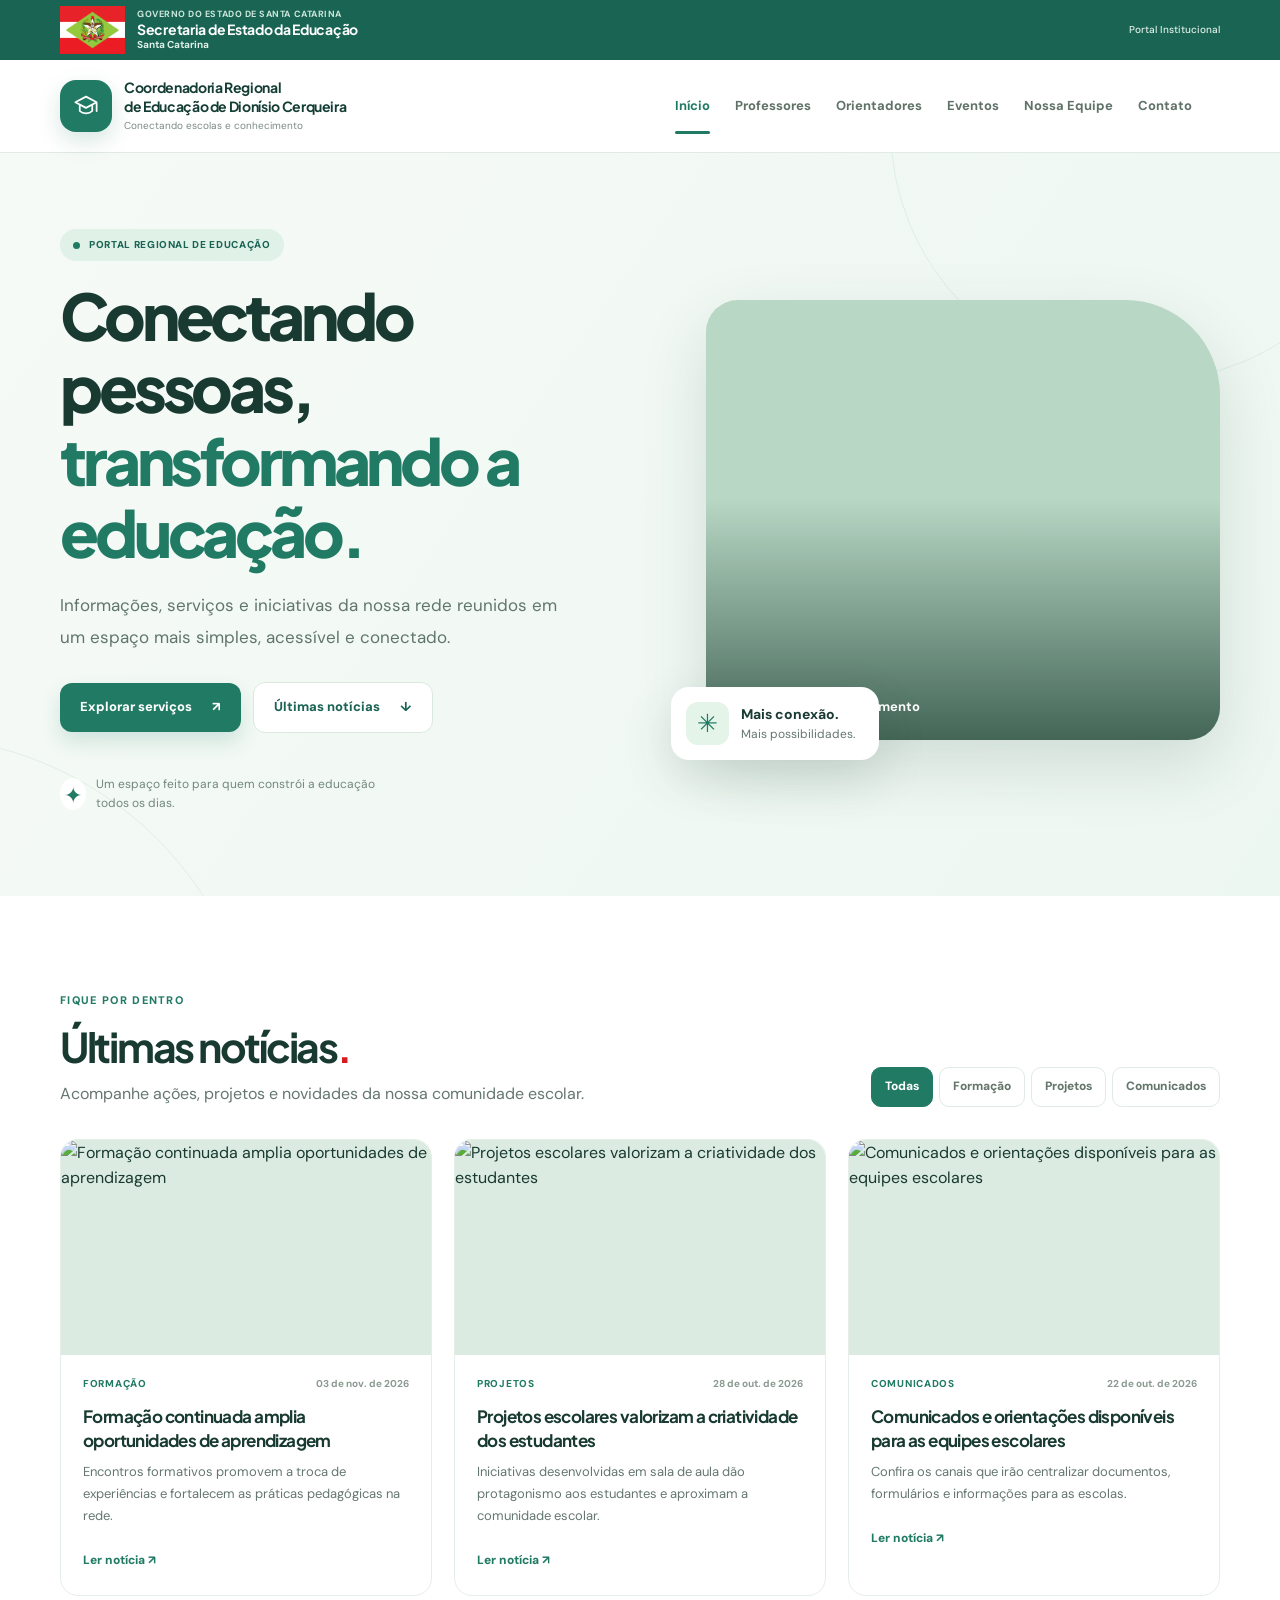
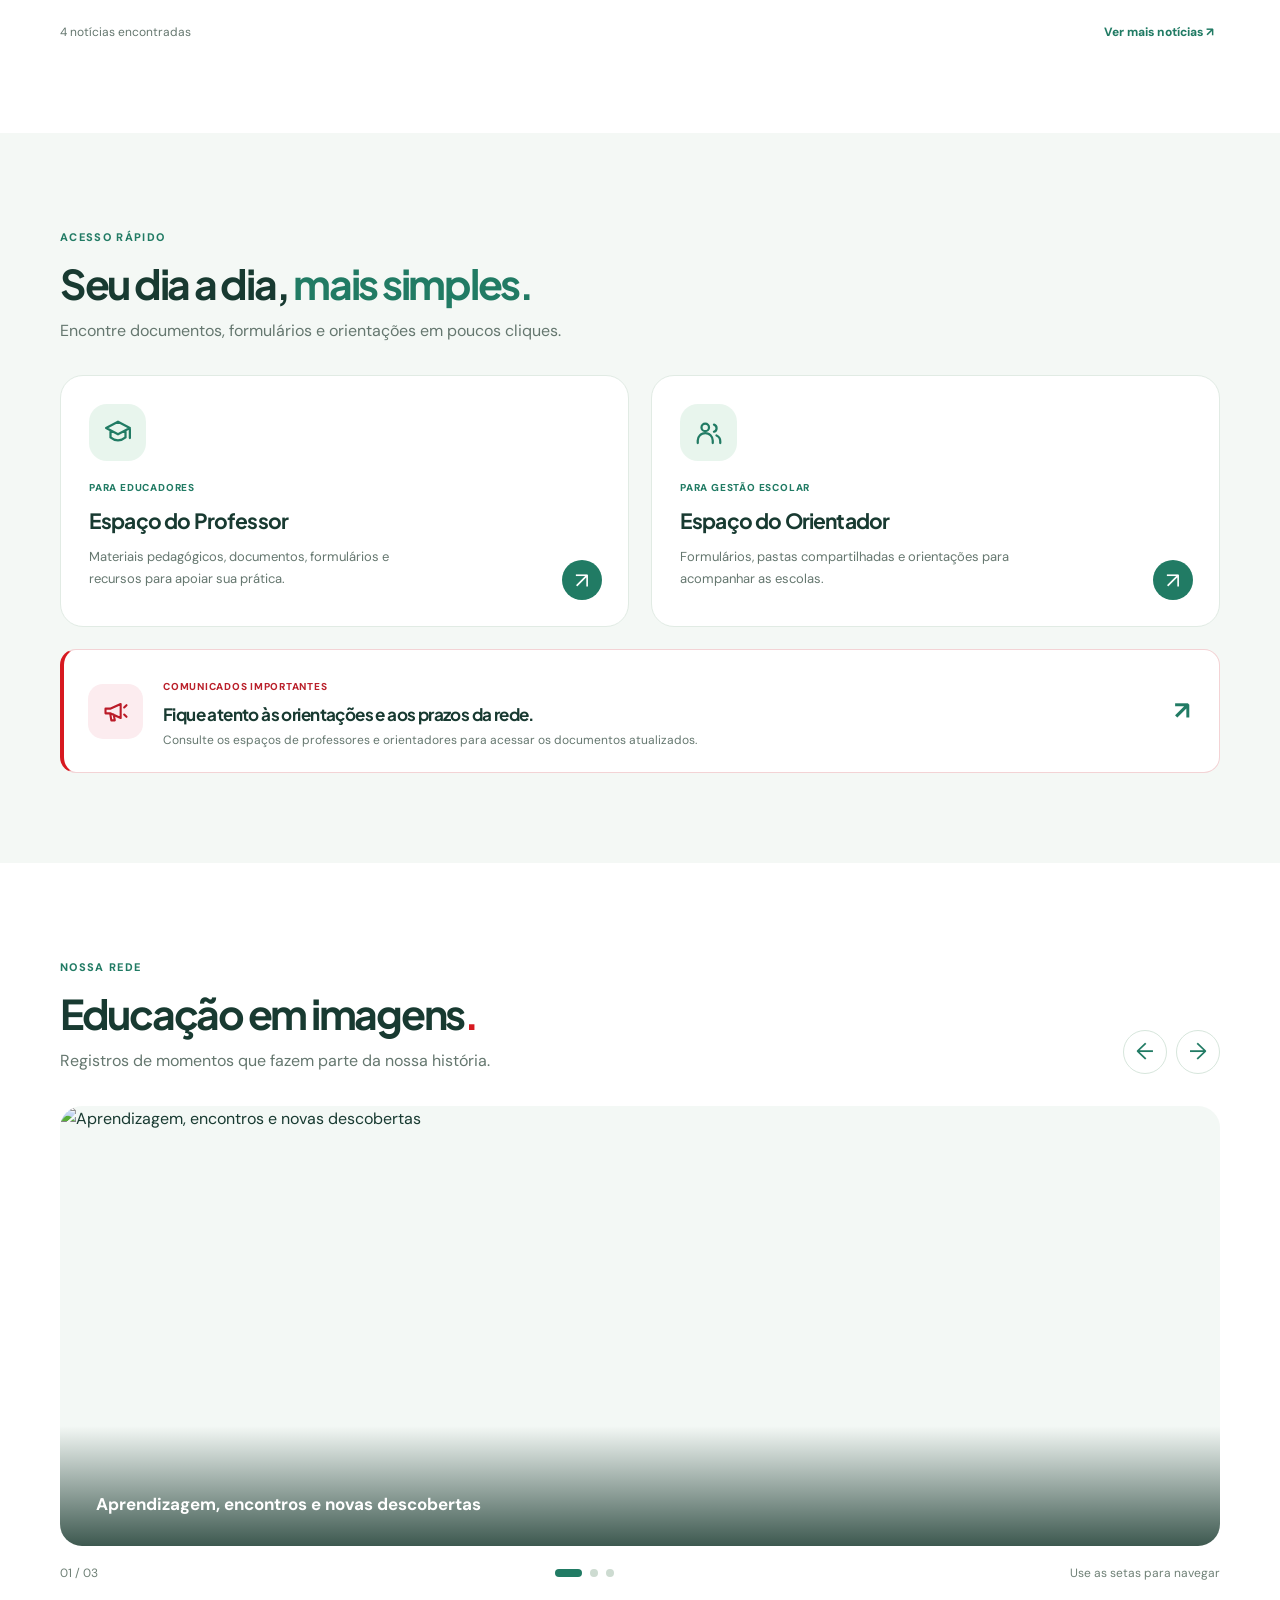
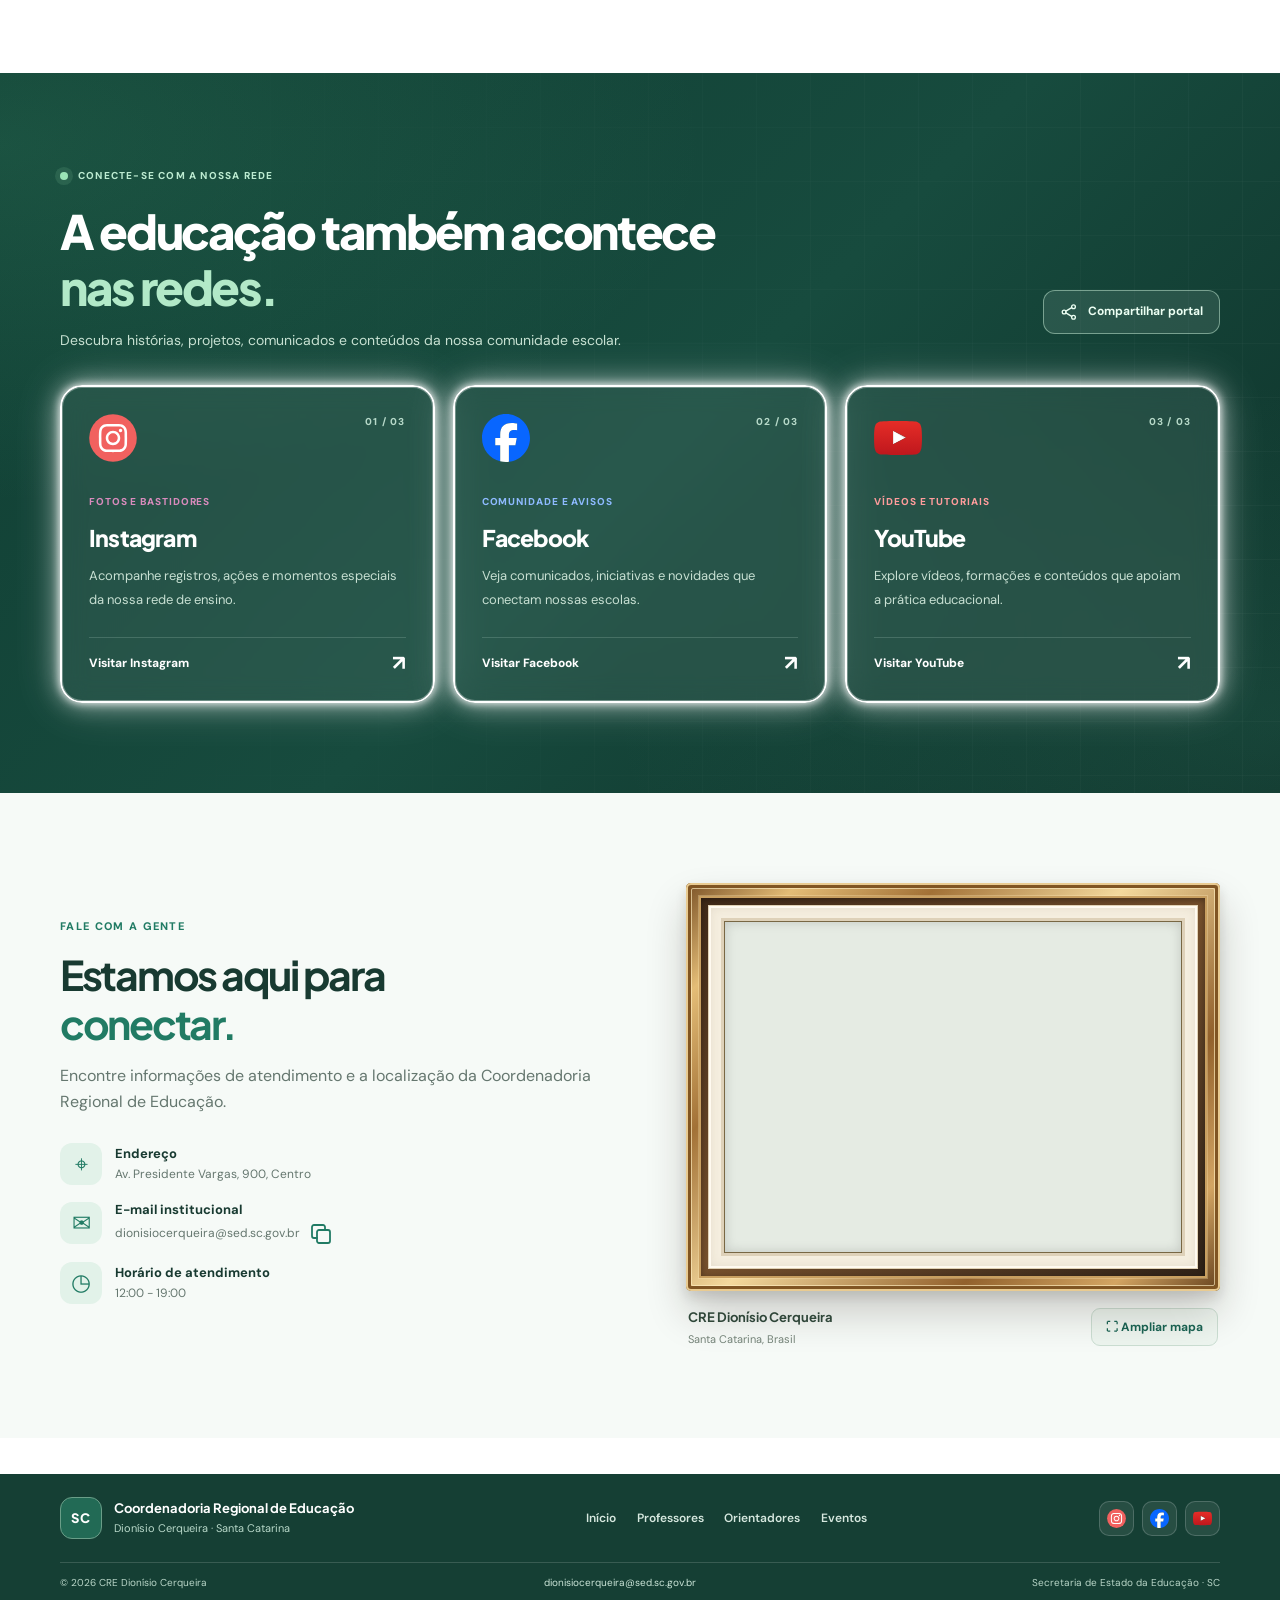
==== commit 699af079: "Baralho de fotos" ====
--- a/index.html
+++ b/index.html
@@ -122,6 +122,75 @@
         </div>
       </div>
     </section>
+    <!-- REDES SOCIAIS: três cartões com igual destaque -->
+    <section class="cre-social-section" id="redes-sociais" aria-labelledby="creSocialTitle">
+      <div class="container">
+        <div class="cre-social-heading">
+          <div class="cre-social-heading-copy">
+            <span class="cre-social-kicker"><span aria-hidden="true"></span> CONECTE-SE COM A NOSSA REDE</span>
+            <h2 id="creSocialTitle">A educação também acontece <em>nas redes.</em></h2>
+            <p>Descubra histórias, projetos, comunicados e conteúdos da nossa comunidade escolar.</p>
+          </div>
+          <div class="cre-social-actions">
+            <button class="cre-social-share" id="creSocialShare" type="button">
+              <svg viewBox="0 0 24 24" fill="none" aria-hidden="true">
+                <circle cx="18" cy="5" r="2.5"/><circle cx="5.5" cy="12" r="2.5"/><circle cx="18" cy="19" r="2.5"/>
+                <path d="m7.8 10.9 7.8-4.7M7.8 13.1l7.8 4.7"/>
+              </svg>
+              Compartilhar portal
+            </button>
+            <span id="creSocialShareStatus" class="cre-social-share-status" role="status" aria-live="polite"></span>
+          </div>
+        </div>
+
+        <div class="cre-social-cards">
+          <a class="cre-social-card" data-platform="instagram" href="https://www.instagram.com/cre_dionisio_cerqueira/" target="_blank" rel="noopener noreferrer" aria-label="Abrir Instagram em uma nova aba">
+            <div class="cre-social-card-top">
+              <div class="cre-social-brand" aria-hidden="true">
+                <img src="assets/icons/footer-instagram.svg" alt="">
+              </div>
+              <span class="cre-social-index">01 / 03</span>
+            </div>
+            <div class="cre-social-card-copy">
+              <span class="cre-social-tag">FOTOS E BASTIDORES</span>
+              <h3>Instagram</h3>
+              <p>Acompanhe registros, ações e momentos especiais da nossa rede de ensino.</p>
+            </div>
+            <span class="cre-social-card-link" aria-hidden="true">Visitar Instagram <span>↗</span></span>
+          </a>
+
+          <a class="cre-social-card" data-platform="facebook" href="https://www.facebook.com/p/Coordenadoria-Regional-de-Educa%C3%A7%C3%A3o-de-Dion%C3%ADsio-Cerqueira-100067846266923/" target="_blank" rel="noopener noreferrer" aria-label="Abrir Facebook em uma nova aba">
+            <div class="cre-social-card-top">
+              <div class="cre-social-brand" aria-hidden="true">
+                <img src="assets/icons/footer-facebook.svg" alt="">
+              </div>
+              <span class="cre-social-index">02 / 03</span>
+            </div>
+            <div class="cre-social-card-copy">
+              <span class="cre-social-tag">COMUNIDADE E AVISOS</span>
+              <h3>Facebook</h3>
+              <p>Veja comunicados, iniciativas e novidades que conectam nossas escolas.</p>
+            </div>
+            <span class="cre-social-card-link" aria-hidden="true">Visitar Facebook <span>↗</span></span>
+          </a>
+
+          <a class="cre-social-card" data-platform="youtube" href="https://www.youtube.com/@ntedionisiocerqueira" target="_blank" rel="noopener noreferrer" aria-label="Abrir YouTube em uma nova aba">
+            <div class="cre-social-card-top">
+              <div class="cre-social-brand" aria-hidden="true">
+                <img src="assets/icons/footer-youtube.svg" alt="">
+              </div>
+              <span class="cre-social-index">03 / 03</span>
+            </div>
+            <div class="cre-social-card-copy">
+              <span class="cre-social-tag">VÍDEOS E TUTORIAIS</span>
+              <h3>YouTube</h3>
+              <p>Explore vídeos, formações e conteúdos que apoiam a prática educacional.</p>
+            </div>
+            <span class="cre-social-card-link" aria-hidden="true">Visitar YouTube <span>↗</span></span>
+          </a>
+        </div>
+      </div>
+    </section>
     <section class="contact-section section" id="localizacao">
       <div class="container contact-grid">
         <div class="reveal"><span class="section-kicker">FALE COM A GENTE</span>
@@ -178,7 +247,7 @@
           <iframe src="https://www.google.com/maps/embed?pb=!1m18!1m12!1m3!1d3578.173857380727!2d-53.63740132370798!3d-26.256020266088854!2m3!1f0!2f0!3f0!3m2!1i1024!2i768!4f13.1!3m3!1m2!1s0x94f09a3344452ccf%3A0x94dea158aa4ae7f9!2sR.%20Pres.%20Vargas%2C%20900%20-%20Centro%2C%20Dion%C3%ADsio%20Cerqueira%20-%20SC%2C%2089950-000!5e0!3m2!1spt-BR!2sbr!4v1793734395076!5m2!1spt-BR!2sbr" width="600" height="450" style="border:0;" allowfullscreen="" loading="lazy" referrerpolicy="strict-origin-when-cross-origin"></iframe>
         </div> -->
         
-<!-- QUADRO INTERATIVO DO MAPA --> 
+<!-- QUADRO INTERATIVO DO MAPA -->
 <figure class="cre-framed-map" id="creFramedMap">
 
   <!-- MOLDURA EXTERNA -->
--- a/css/styles.css
+++ b/css/styles.css
@@ -1,2114 +1,3991 @@
 :root {
+
   --green: #217b64;
+
   --dark: #1a6454;
+
   --deep: #143e34;
+
   --red: #d71920;
+
   --ink: #183a31;
+
   --muted: #65776f;
+
   --line: #e2eae5;
+
   --light: #f3f8f5;
+
   --white: #fff;
+
   --shadow: 0 16px 50px rgba(24, 72, 54, .07)
+
 }
 
 * {
+
   box-sizing: border-box
+
 }
 
 html {
+
   scroll-behavior: smooth;
+
   scroll-padding-top: 105px
+
 }
 
 body {
+
   margin: 0;
+
   background: #fff;
+
   color: var(--ink);
+
   font: 400 16px/1.6 'DM Sans', sans-serif;
+
   -webkit-font-smoothing: antialiased
+
 }
 
 body.modal-open {
+
   overflow: hidden
+
 }
 
 a {
+
   text-decoration: none;
+
   color: inherit
+
 }
 
 button,
+
 input {
+
   font: inherit
+
 }
 
 button {
+
   cursor: pointer
+
 }
 
 img {
+
   max-width: 100%;
+
   display: block
+
 }
 
 svg {
+
   width: 24px;
+
   height: 24px;
+
+  stroke: currentColor;
+
+  stroke-width: 1.8;
+
+  stroke-linecap: round;
+
+  stroke-linejoin: round
+
+}
+
+.container {
+
+  width: min(1160px, calc(100% - 48px));
+
+  margin-inline: auto
+
+}
+
+.skip-link {
+
+  position: absolute;
+
+  top: -80px;
+
+  left: 12px;
+
+  padding: 10px;
+
+  background: #fff;
+
+  z-index: 50
+
+}
+
+.skip-link:focus {
+
+  top: 12px
+
+}
+
+:focus-visible {
+
+  outline: 3px solid #d71920;
+
+  outline-offset: 3px
+
+}
+
+h1,
+
+h2,
+
+h3,
+
+p {
+
+  margin-top: 0
+
+}
+
+h1,
+
+h2,
+
+h3,
+
+.brand strong {
+
+  font-family: 'Plus Jakarta Sans', sans-serif
+
+}
+
+h1 {
+
+  font-size: clamp(2.75rem, 5vw, 4.65rem);
+
+  letter-spacing: -.065em;
+
+  line-height: 1.13;
+
+  font-weight: 800;
+
+  margin: 18px 0 22px
+
+}
+
+h2 {
+
+  font-size: clamp(1.85rem, 3.2vw, 2.75rem);
+
+  letter-spacing: -.055em;
+
+  line-height: 1.2;
+
+  margin: 10px 0
+
+}
+
+h3 {
+
+  letter-spacing: -.035em
+
+}
+
+.top-strip {
+
+  background: var(--dark);
+
+  color: #e1f3ec;
+
+  font-size: 10px;
+
+  font-weight: 700;
+
+  letter-spacing: .08em
+
+}
+
+.strip-inner {
+
+  height: 34px;
+
+  display: flex;
+
+  justify-content: space-between;
+
+  align-items: center;
+
+  gap: 10px
+
+}
+
+.strip-right {
+
+  font-size: 11px;
+
+  letter-spacing: 0;
+
+  font-weight: 500
+
+}
+
+.site-header {
+
+  position: sticky;
+
+  top: 0;
+
+  z-index: 30;
+
+  background: rgba(255, 255, 255, .97);
+
+  box-shadow: 0 1px 0 var(--line);
+
+  backdrop-filter: blur(18px)
+
+}
+
+.header-inner {
+
+  height: 92px;
+
+  display: flex;
+
+  align-items: center;
+
+  gap: 28px
+
+}
+
+.brand {
+
+  display: flex;
+
+  align-items: center;
+
+  gap: 12px;
+
+  margin-right: auto
+
+}
+
+.brand-mark {
+
+  width: 52px;
+
+  height: 52px;
+
+  border-radius: 16px;
+
+  background: var(--green);
+
+  color: #fff;
+
+  display: grid;
+
+  place-items: center;
+
+  flex: none;
+
+  box-shadow: 0 9px 22px rgba(33, 123, 100, .18)
+
+}
+
+.brand-mark svg {
+
+  width: 30px;
+
+  height: 30px
+
+}
+
+.brand-label {
+
+  display: flex;
+
+  flex-direction: column;
+
+  gap: 3px
+
+}
+
+.brand strong {
+
+  font-size: 14px;
+
+  line-height: 1.35;
+
+  letter-spacing: -.025em;
+
+  color: var(--deep)
+
+}
+
+.brand small {
+
+  font-size: 10px;
+
+  color: #7b8b82
+
+}
+
+.desktop-nav {
+
+  display: flex;
+
+  align-items: center;
+
+  gap: 25px;
+
+  height: 100%
+
+}
+
+.desktop-nav a {
+
+  font-size: 13px;
+
+  font-weight: 700;
+
+  color: #607168;
+
+  position: relative;
+
+  height: 100%;
+
+  display: flex;
+
+  align-items: center;
+
+  transition: color .2s
+
+}
+
+.desktop-nav a:hover,
+
+.desktop-nav a.active {
+
+  color: var(--green)
+
+}
+
+.desktop-nav a.active:after {
+
+  content: "";
+
+  position: absolute;
+
+  bottom: 18px;
+
+  left: 0;
+
+  right: 0;
+
+  height: 3px;
+
+  border-radius: 5px;
+
+  background: var(--green)
+
+}
+
+.header-actions {
+
+  display: flex;
+
+  gap: 8px
+
+}
+
+.icon-button {
+
+  width: 42px;
+
+  height: 42px;
+
+  background: transparent;
+
+  border: 1px solid #e4ece7;
+
+  border-radius: 13px;
+
+  display: grid;
+
+  place-items: center;
+
+  color: var(--deep)
+
+}
+
+.icon-button:hover {
+
+  background: var(--light)
+
+}
+
+.icon-button svg {
+
+  width: 21px
+
+}
+
+.menu-toggle {
+
+  display: none
+
+}
+
+.mobile-nav {
+
+  padding: 14px 24px 24px;
+
+  border-top: 1px solid var(--line);
+
+  flex-direction: column;
+
+  gap: 4px
+
+}
+
+.mobile-nav:not([hidden]) {
+
+  display: flex
+
+}
+
+.mobile-nav a {
+
+  padding: 10px 12px;
+
+  font-weight: 700;
+
+  border-radius: 10px
+
+}
+
+.mobile-nav a:hover,
+
+.mobile-nav a[aria-current] {
+
+  background: var(--light);
+
+  color: var(--green)
+
+}
+
+.search-panel {
+
+  padding: 0 0 18px;
+
+  max-width: 520px;
+
+  margin-left: auto
+
+}
+
+.search-panel[hidden] {
+
+  display: none
+
+}
+
+.search-panel label {
+
+  display: block;
+
+  font-weight: 700;
+
+  font-size: 13px;
+
+  margin-bottom: 7px
+
+}
+
+.search-field {
+
+  height: 50px;
+
+  border: 1px solid var(--line);
+
+  display: flex;
+
+  align-items: center;
+
+  border-radius: 13px;
+
+  padding: 0 13px;
+
+  gap: 12px
+
+}
+
+.search-field svg {
+
+  color: var(--green);
+
+  width: 20px
+
+}
+
+.search-field input {
+
+  flex: 1;
+
+  border: 0;
+
+  outline: 0;
+
+  min-width: 0
+
+}
+
+.search-field button {
+
+  border: 0;
+
+  color: var(--green);
+
+  font-weight: 700;
+
+  background: none;
+
+  font-size: 12px
+
+}
+
+.search-panel p {
+
+  margin: 5px 0 0;
+
+  color: var(--muted);
+
+  font-size: 12px
+
+}
+
+.hero {
+
+  background: linear-gradient(125deg, #f6faf7 0%, #edf7f1 100%);
+
+  position: relative;
+
+  overflow: hidden;
+
+  padding: 77px 0 83px
+
+}
+
+.hero-glow {
+
+  position: absolute;
+
+  border-radius: 50%;
+
+  pointer-events: none;
+
+  opacity: .7
+
+}
+
+.hero-glow-one {
+
+  width: 510px;
+
+  height: 510px;
+
+  border: 1px solid #d6eade;
+
+  right: -120px;
+
+  top: -280px
+
+}
+
+.hero-glow-two {
+
+  width: 700px;
+
+  height: 700px;
+
+  border: 1px solid #d9eadf;
+
+  left: -440px;
+
+  bottom: -540px
+
+}
+
+.hero-grid {
+
+  display: grid;
+
+  grid-template-columns: 1fr .93fr;
+
+  gap: 8%;
+
+  align-items: center;
+
+  position: relative
+
+}
+
+.eyebrow {
+
+  display: inline-flex;
+
+  gap: 9px;
+
+  align-items: center;
+
+  letter-spacing: .065em;
+
+  font-size: 10px;
+
+  font-weight: 800;
+
+  color: var(--dark);
+
+  padding: 8px 13px;
+
+  background: #e0f1e8;
+
+  border-radius: 40px
+
+}
+
+.eyebrow-dot {
+
+  width: 7px;
+
+  height: 7px;
+
+  border-radius: 100%;
+
+  background: var(--green)
+
+}
+
+.hero h1 em {
+
+  font-style: normal;
+
+  color: var(--green)
+
+}
+
+.hero-copy>p {
+
+  color: #61766a;
+
+  font-size: 17px;
+
+  max-width: 510px;
+
+  line-height: 1.85;
+
+  margin-bottom: 29px
+
+}
+
+.hero-buttons {
+
+  display: flex;
+
+  align-items: center;
+
+  gap: 12px;
+
+  flex-wrap: wrap
+
+}
+
+.btn {
+
+  display: inline-flex;
+
+  align-items: center;
+
+  justify-content: center;
+
+  gap: 20px;
+
+  padding: 14px 20px;
+
+  border-radius: 12px;
+
+  font-size: 13px;
+
+  font-weight: 800;
+
+  transition: transform .2s, box-shadow .2s, background .2s
+
+}
+
+.btn:hover {
+
+  transform: translateY(-3px)
+
+}
+
+.btn-primary {
+
+  background: var(--green);
+
+  color: white;
+
+  box-shadow: 0 10px 20px rgba(33, 123, 100, .17)
+
+}
+
+.btn-primary:hover {
+
+  background: var(--dark)
+
+}
+
+.btn-outline {
+
+  background: white;
+
+  border: 1px solid #dbe8df;
+
+  color: var(--dark)
+
+}
+
+.hero-mini {
+
+  display: flex;
+
+  align-items: center;
+
+  gap: 10px;
+
+  margin-top: 42px;
+
+  color: #72887b;
+
+  font-size: 12px;
+
+  max-width: 330px
+
+}
+
+.mini-icon {
+
+  width: 32px;
+
+  height: 32px;
+
+  display: grid;
+
+  place-items: center;
+
+  background: white;
+
+  border-radius: 50%;
+
+  font-size: 22px;
+
+  color: var(--green)
+
+}
+
+.hero-visual {
+
+  position: relative;
+
+  padding: 13px 0 15px
+
+}
+
+.hero-photo {
+
+  height: 440px;
+
+  border-radius: 32px 95px 32px 32px;
+
+  background: #b8d7c5 url('https\://images.unsplash.com/photo-1509062522246-3755977927d7?auto=format&fit=crop&w=1400&q=85') center/cover no-repeat;
+
+  position: relative;
+
+  box-shadow: 0 25px 65px rgba(25, 65, 50, .15);
+
+  overflow: hidden
+
+}
+
+.photo-overlay {
+
+  position: absolute;
+
+  inset: 45% 0 0;
+
+  background: linear-gradient(0deg, rgba(5, 41, 27, .65), transparent)
+
+}
+
+.photo-caption {
+
+  position: absolute;
+
+  bottom: 22px;
+
+  left: 25px;
+
+  color: #fff;
+
+  font-size: 13px;
+
+  display: flex;
+
+  gap: 9px;
+
+  align-items: center;
+
+  font-weight: 700
+
+}
+
+.caption-dot {
+
+  height: 8px;
+
+  width: 8px;
+
+  background: #b6ebc7;
+
+  border: 2px solid white;
+
+  border-radius: 50%
+
+}
+
+.floating-note {
+
+  position: absolute;
+
+  bottom: -5px;
+
+  left: -35px;
+
+  display: flex;
+
+  align-items: center;
+
+  gap: 12px;
+
+  background: white;
+
+  padding: 15px 24px 15px 15px;
+
+  border-radius: 18px;
+
+  box-shadow: 0 18px 50px rgba(18, 67, 48, .14)
+
+}
+
+.floating-icon {
+
+  width: 43px;
+
+  height: 43px;
+
+  background: #e4f4e9;
+
+  border-radius: 12px;
+
+  display: grid;
+
+  place-items: center;
+
+  color: var(--green);
+
+  font-size: 25px
+
+}
+
+.floating-note strong,
+
+.floating-note small {
+
+  display: block
+
+}
+
+.floating-note strong {
+
+  font-size: 14px
+
+}
+
+.floating-note small {
+
+  font-size: 12px;
+
+  color: var(--muted)
+
+}
+
+.section {
+
+  padding: 90px 0
+
+}
+
+.section-heading {
+
+  display: flex;
+
+  justify-content: space-between;
+
+  align-items: flex-end;
+
+  gap: 30px;
+
+  margin-bottom: 32px
+
+}
+
+.section-kicker {
+
+  font-size: 11px;
+
+  font-weight: 800;
+
+  letter-spacing: .12em;
+
+  color: var(--green)
+
+}
+
+.section-heading p,
+
+.contact-section p {
+
+  color: var(--muted);
+
+  margin: 0
+
+}
+
+.period {
+
+  color: var(--red)
+
+}
+
+.accent {
+
+  color: var(--green)
+
+}
+
+.news-filter {
+
+  display: flex;
+
+  gap: 6px;
+
+  flex-wrap: wrap
+
+}
+
+.filter-btn {
+
+  border: 1px solid var(--line);
+
+  background: white;
+
+  padding: 9px 13px;
+
+  font-size: 12px;
+
+  font-weight: 800;
+
+  color: #64766b;
+
+  border-radius: 10px
+
+}
+
+.filter-btn:hover {
+
+  border-color: #acd7c3
+
+}
+
+.filter-btn.is-active {
+
+  background: var(--green);
+
+  color: #fff;
+
+  border-color: var(--green)
+
+}
+
+.news-grid {
+
+  display: grid;
+
+  grid-template-columns: repeat(3, minmax(0, 1fr));
+
+  gap: 22px
+
+}
+
+.news-card {
+
+  background: #fff;
+
+  border: 1px solid #e5eee8;
+
+  border-radius: 18px;
+
+  overflow: hidden;
+
+  transition: transform .25s, box-shadow .25s
+
+}
+
+.news-card:hover {
+
+  transform: translateY(-6px);
+
+  box-shadow: var(--shadow)
+
+}
+
+.news-card a {
+
+  display: block;
+
+  height: 100%
+
+}
+
+.news-image {
+
+  width: 100%;
+
+  height: 215px;
+
+  object-fit: cover;
+
+  background: #dcebe2;
+
+  transition: transform .35s
+
+}
+
+.news-card:hover .news-image {
+
+  transform: scale(1.04)
+
+}
+
+.news-image-wrap {
+
+  overflow: hidden
+
+}
+
+.news-card-body {
+
+  padding: 21px 22px 23px
+
+}
+
+.news-card .news-meta {
+
+  display: flex;
+
+  align-items: center;
+
+  justify-content: space-between;
+
+  gap: 8px;
+
+  color: #8a9a90;
+
+  font-size: 10px;
+
+  font-weight: 700
+
+}
+
+.category {
+
+  color: var(--green);
+
+  text-transform: uppercase;
+
+  letter-spacing: .07em;
+
+  font-size: 10px;
+
+  font-weight: 800
+
+}
+
+.news-card h3 {
+
+  font-size: 17px;
+
+  line-height: 1.45;
+
+  margin: 12px 0 8px
+
+}
+
+.news-card p {
+
+  font-size: 13px;
+
+  line-height: 1.7;
+
+  color: var(--muted);
+
+  margin-bottom: 19px
+
+}
+
+.read-link {
+
+  color: var(--green);
+
+  font-size: 12px;
+
+  font-weight: 800
+
+}
+
+.news-bottom {
+
+  display: flex;
+
+  justify-content: space-between;
+
+  align-items: center;
+
+  margin-top: 26px;
+
+  color: var(--muted);
+
+  font-size: 12px
+
+}
+
+.text-link {
+
+  border: 0;
+
+  background: none;
+
+  color: var(--green);
+
+  font-weight: 800
+
+}
+
+.loading-state,
+
+.empty-state {
+
+  grid-column: 1/-1;
+
+  text-align: center;
+
+  background: var(--light);
+
+  padding: 42px 18px;
+
+  border-radius: 16px;
+
+  color: var(--muted)
+
+}
+
+.services-section {
+
+  background: #f4f8f5
+
+}
+
+.service-grid {
+
+  display: grid;
+
+  grid-template-columns: 1fr 1fr;
+
+  gap: 22px
+
+}
+
+.service-card {
+
+  background: #fff;
+
+  border: 1px solid #e1ebe4;
+
+  border-radius: 23px;
+
+  min-height: 252px;
+
+  display: flex;
+
+  flex-direction: column;
+
+  position: relative;
+
+  gap: 19px;
+
+  padding: 28px;
+
+  transition: transform .25s, box-shadow .25s, border-color .25s
+
+}
+
+.service-card:hover {
+
+  transform: translateY(-5px);
+
+  box-shadow: var(--shadow);
+
+  border-color: #b8d9c7
+
+}
+
+.service-icon {
+
+  width: 57px;
+
+  height: 57px;
+
+  border-radius: 18px;
+
+  display: grid;
+
+  place-items: center;
+
+  background: #e8f5ed;
+
+  color: var(--green)
+
+}
+
+.service-icon svg {
+
+  width: 30px;
+
+  height: 30px
+
+}
+
+.service-content {
+
+  display: flex;
+
+  flex-direction: column;
+
+  gap: 8px;
+
+  max-width: 330px
+
+}
+
+.service-badge {
+
+  font-size: 10px;
+
+  letter-spacing: .08em;
+
+  color: var(--green);
+
+  font-weight: 800
+
+}
+
+.service-content strong {
+
+  font-family: 'Plus Jakarta Sans', sans-serif;
+
+  font-size: 21px;
+
+  letter-spacing: -.04em
+
+}
+
+.service-content>span:last-child {
+
+  font-size: 13px;
+
+  color: var(--muted);
+
+  line-height: 1.7
+
+}
+
+.service-arrow {
+
+  position: absolute;
+
+  right: 26px;
+
+  bottom: 26px;
+
+  border-radius: 50%;
+
+  width: 40px;
+
+  height: 40px;
+
+  background: var(--green);
+
+  color: white;
+
+  display: grid;
+
+  place-items: center;
+
+  font-size: 22px
+
+}
+
+.notice-card {
+
+  margin-top: 22px;
+
+  border: 1px solid #f3d3d5;
+
+  background: #fff;
+
+  border-left: 4px solid var(--red);
+
+  border-radius: 16px;
+
+  display: flex;
+
+  align-items: center;
+
+  gap: 20px;
+
+  padding: 22px 24px
+
+}
+
+.notice-icon {
+
+  width: 55px;
+
+  height: 55px;
+
+  border-radius: 15px;
+
+  background: #fcecef;
+
+  color: #bb1b28;
+
+  display: grid;
+
+  place-items: center;
+
+  flex: none
+
+}
+
+.notice-icon svg {
+
+  width: 28px;
+
+  height: 28px
+
+}
+
+.notice-card>div:nth-child(2) {
+
+  flex: 1
+
+}
+
+.notice-card>div:nth-child(2)>span {
+
+  font-size: 10px;
+
+  color: #ba202b;
+
+  letter-spacing: .075em;
+
+  font-weight: 800
+
+}
+
+.notice-card h3 {
+
+  margin: 3px 0;
+
+  font-size: 17px
+
+}
+
+.notice-card p {
+
+  color: var(--muted);
+
+  font-size: 12px;
+
+  margin: 0
+
+}
+
+.notice-link {
+
+  font-size: 25px;
+
+  font-weight: 700;
+
+  color: var(--green);
+
+  padding: 5px
+
+}
+
+.carousel-controls {
+
+  display: flex;
+
+  gap: 9px
+
+}
+
+.round-button {
+
+  width: 44px;
+
+  height: 44px;
+
+  border: 1px solid #d7e6dc;
+
+  background: white;
+
+  color: var(--green);
+
+  border-radius: 50%;
+
+  font-size: 23px
+
+}
+
+.round-button:hover {
+
+  background: var(--green);
+
+  color: white
+
+}
+
+.gallery-stage {
+
+  overflow: hidden;
+
+  border-radius: 22px
+
+}
+
+.gallery-track {
+
+  display: flex;
+
+  transition: transform .5s cubic-bezier(.23, .78, .27, 1);
+
+  will-change: transform
+
+}
+
+.gallery-slide {
+
+  min-width: 100%;
+
+  margin: 0;
+
+  position: relative;
+
+  height: 440px;
+
+  background: var(--light)
+
+}
+
+.gallery-slide img {
+
+  width: 100%;
+
+  height: 100%;
+
+  object-fit: cover
+
+}
+
+.gallery-slide figcaption {
+
+  position: absolute;
+
+  bottom: 0;
+
+  left: 0;
+
+  right: 0;
+
+  background: linear-gradient(transparent, rgba(0, 35, 24, .75));
+
+  color: white;
+
+  padding: 65px 36px 28px;
+
+  font-weight: 700;
+
+  font-size: 17px
+
+}
+
+.gallery-bottom {
+
+  display: flex;
+
+  justify-content: space-between;
+
+  align-items: center;
+
+  gap: 15px;
+
+  padding-top: 18px;
+
+  color: #6f8076;
+
+  font-size: 12px
+
+}
+
+.gallery-dots {
+
+  display: flex;
+
+  gap: 8px
+
+}
+
+.gallery-dot {
+
+  border: 0;
+
+  width: 8px;
+
+  height: 8px;
+
+  border-radius: 20px;
+
+  padding: 0;
+
+  background: #cddbd1;
+
+  transition: width .2s, background .2s
+
+}
+
+.gallery-dot.active {
+
+  width: 27px;
+
+  background: var(--green)
+
+}
+
+.contact-section {
+
+  background: #f6faf7
+
+}
+
+.contact-grid {
+
+  display: grid;
+
+  grid-template-columns: 1fr 1fr;
+
+  gap: 8%;
+
+  align-items: center
+
+}
+
+.contact-grid h2 {
+
+  max-width: 440px;
+
+  margin: 12px 0 15px
+
+}
+
+.contact-grid>div:first-child>p {
+
+  margin-bottom: 29px
+
+}
+
+.contact-row {
+
+  display: flex;
+
+  gap: 13px;
+
+  align-items: center;
+
+  margin: 15px 0
+
+}
+
+.contact-icon {
+
+  display: grid;
+
+  place-items: center;
+
+  background: #e2f2e9;
+
+  border-radius: 12px;
+
+  width: 42px;
+
+  height: 42px;
+
+  color: var(--green);
+
+  font-size: 23px
+
+}
+
+.contact-row strong,
+
+.contact-row span:last-child {
+
+  display: block
+
+}
+
+.contact-row strong {
+
+  font-size: 13px
+
+}
+
+.contact-row div span {
+
+  font-size: 12px;
+
+  color: var(--muted)
+
+}
+
+.map-placeholder {
+
+  height: 350px;
+
+  background: #e8f3ed;
+
+  border: 1px solid #d7e7dc;
+
+  border-radius: 22px;
+
+  position: relative;
+
+  overflow: hidden;
+
+  display: grid;
+
+  place-items: center
+
+}
+
+.map-pattern {
+
+  position: absolute;
+
+  inset: 0;
+
+  opacity: .4;
+
+  background: repeating-linear-gradient(35deg, transparent 0, transparent 30px, #b8d5c2 31px, #b8d5c2 33px, transparent 35px, transparent 90px), repeating-linear-gradient(-35deg, transparent 0, transparent 60px, #c5ddce 62px, #c5ddce 65px, transparent 67px, transparent 140px)
+
+}
+
+.map-center {
+
+  position: relative;
+
+  background: rgba(255, 255, 255, .94);
+
+  padding: 27px;
+
+  border-radius: 18px;
+
+  text-align: center;
+
+  max-width: 310px;
+
+  box-shadow: 0 15px 45px rgba(31, 85, 55, .09)
+
+}
+
+.map-pin {
+
+  display: inline-grid;
+
+  place-items: center;
+
+  width: 50px;
+
+  height: 50px;
+
+  border-radius: 16px;
+
+  background: #e0f0e7;
+
+  color: var(--green);
+
+  font-size: 34px;
+
+  margin-bottom: 11px
+
+}
+
+.map-center strong {
+
+  display: block;
+
+  font-size: 15px
+
+}
+
+.map-center p {
+
+  font-size: 12px;
+
+  margin-top: 8px
+
+}
+
+.footer {
+
+  background: var(--dark);
+
+  color: #e6f4ec;
+
+  padding-top: 58px
+
+}
+
+.footer-main {
+
+  display: grid;
+
+  grid-template-columns: 2.4fr 1fr 1fr;
+
+  gap: 70px;
+
+  padding-bottom: 46px
+
+}
+
+.footer-logo {
+
+  display: flex;
+
+  align-items: center;
+
+  gap: 9px;
+
+  color: #fff;
+
+  font-size: 14px
+
+}
+
+.footer-logo:first-letter {
+
+  font-size: 22px
+
+}
+
+.footer-about p {
+
+  font-size: 13px;
+
+  color: #b9d8c8;
+
+  max-width: 340px;
+
+  margin-top: 17px
+
+}
+
+.footer-links {
+
+  display: flex;
+
+  flex-direction: column;
+
+  gap: 9px
+
+}
+
+.footer-links strong {
+
+  font-size: 13px;
+
+  color: #fff;
+
+  margin-bottom: 6px
+
+}
+
+.footer-links a {
+
+  font-size: 12px;
+
+  color: #bed9cd
+
+}
+
+.footer-links a:hover {
+
+  color: #fff
+
+}
+
+.footer-bottom {
+
+  border-top: 1px solid #488476;
+
+  display: flex;
+
+  justify-content: space-between;
+
+  gap: 15px;
+
+  padding: 20px 0;
+
+  font-size: 11px;
+
+  color: #b9d8c8
+
+}
+
+.footer-bottom a {
+
+  color: #fff
+
+}
+
+.back-to-top {
+
+  position: fixed;
+
+  bottom: 23px;
+
+  right: 23px;
+
+  width: 44px;
+
+  height: 44px;
+
+  border-radius: 14px;
+
+  background: var(--green);
+
+  border: 0;
+
+  color: white;
+
+  font-size: 23px;
+
+  box-shadow: 0 8px 30px #164c3860;
+
+  z-index: 20;
+
+  opacity: 0;
+
+  pointer-events: none;
+
+  transform: translateY(8px);
+
+  transition: .2s
+
+}
+
+.back-to-top.visible {
+
+  opacity: 1;
+
+  pointer-events: auto;
+
+  transform: translateY(0)
+
+}
+
+.news-dialog {
+
+  width: min(700px, calc(100% - 32px));
+
+  max-height: 90dvh;
+
+  border: 0;
+
+  padding: 0;
+
+  border-radius: 22px;
+
+  box-shadow: 0 20px 90px #052e2266;
+
+  overflow: auto
+
+}
+
+.news-dialog::backdrop {
+
+  background: rgba(6, 34, 26, .7);
+
+  backdrop-filter: blur(4px)
+
+}
+
+.dialog-inner {
+
+  position: relative;
+
+  padding: 34px
+
+}
+
+.dialog-close {
+
+  position: sticky;
+
+  top: 0;
+
+  float: right;
+
+  width: 38px;
+
+  height: 38px;
+
+  border-radius: 50%;
+
+  background: #f0f6f1;
+
+  border: 0;
+
+  color: var(--deep);
+
+  font-size: 28px;
+
+  line-height: 1
+
+}
+
+.dialog-inner h2 {
+
+  margin: 15px 0
+
+}
+
+.dialog-meta {
+
+  font-size: 12px;
+
+  color: var(--muted);
+
+  margin-bottom: 22px
+
+}
+
+.dialog-inner img {
+
+  border-radius: 15px;
+
+  width: 100%;
+
+  max-height: 350px;
+
+  object-fit: cover;
+
+  margin-bottom: 24px
+
+}
+
+.dialog-body p {
+
+  white-space: pre-line;
+
+  color: #40564a;
+
+  line-height: 1.9
+
+}
+
+.reveal {
+
+  opacity: 0;
+
+  transform: translateY(22px);
+
+  transition: opacity .65s ease, transform .65s ease
+
+}
+
+.reveal.visible {
+
+  opacity: 1;
+
+  transform: none
+
+}
+
+@media(max-width:1050px) {
+
+  .desktop-nav {
+
+    gap: 15px
+
+  }
+
+  .header-inner {
+
+    gap: 15px
+
+  }
+
+  .hero-grid {
+
+    gap: 5%
+
+  }
+
+  .hero-photo {
+
+    height: 390px
+
+  }
+
+}
+
+@media(max-width:850px) {
+
+  .desktop-nav {
+
+    display: none
+
+  }
+
+  .menu-toggle {
+
+    display: grid
+
+  }
+
+  .header-inner {
+
+    height: 77px
+
+  }
+
+  .hero {
+
+    padding: 55px 0 75px
+
+  }
+
+  .hero-grid {
+
+    grid-template-columns: 1fr;
+
+    gap: 34px
+
+  }
+
+  .hero-copy {
+
+    max-width: 620px
+
+  }
+
+  .hero-photo {
+
+    height: 380px
+
+  }
+
+  .floating-note {
+
+    left: 15px
+
+  }
+
+  .news-grid {
+
+    grid-template-columns: repeat(2, minmax(0, 1fr))
+
+  }
+
+  .news-filter {
+
+    margin-top: 14px
+
+  }
+
+  .section-heading {
+
+    align-items: flex-start;
+
+    flex-direction: column;
+
+    gap: 12px
+
+  }
+
+  .contact-grid {
+
+    gap: 30px
+
+  }
+
+}
+
+@media(max-width:620px) {
+
+  .container {
+
+    width: min(100% - 32px, 1160px)
+
+  }
+
+  .top-strip {
+
+    font-size: 8px
+
+  }
+
+  .strip-right {
+
+    display: none
+
+  }
+
+  .brand-mark {
+
+    width: 46px;
+
+    height: 46px
+
+  }
+
+  .brand strong {
+
+    font-size: 12px
+
+  }
+
+  .brand small {
+
+    font-size: 9px
+
+  }
+
+  .header-inner {
+
+    height: 74px
+
+  }
+
+  .hero {
+
+    padding: 44px 0 65px
+
+  }
+
+  .hero h1 {
+
+    font-size: clamp(2.5rem, 10vw, 3.4rem)
+
+  }
+
+  .hero-copy>p {
+
+    font-size: 15px
+
+  }
+
+  .hero-mini {
+
+    margin-top: 25px
+
+  }
+
+  .hero-photo {
+
+    height: 300px;
+
+    border-radius: 23px 65px 23px 23px
+
+  }
+
+  .floating-note {
+
+    bottom: -19px;
+
+    padding: 10px
+
+  }
+
+  .section {
+
+    padding: 62px 0
+
+  }
+
+  .section-heading {
+
+    margin-bottom: 25px
+
+  }
+
+  .news-grid,
+
+  .service-grid,
+
+  .contact-grid {
+
+    grid-template-columns: 1fr
+
+  }
+
+  .news-image {
+
+    height: 230px
+
+  }
+
+  .service-card {
+
+    min-height: 220px;
+
+    padding: 23px
+
+  }
+
+  .notice-card {
+
+    padding: 19px 15px;
+
+    gap: 12px;
+
+    align-items: flex-start
+
+  }
+
+  .notice-icon {
+
+    width: 42px;
+
+    height: 42px
+
+  }
+
+  .notice-card h3 {
+
+    font-size: 15px
+
+  }
+
+  .gallery-slide {
+
+    height: 280px
+
+  }
+
+  .gallery-slide figcaption {
+
+    font-size: 14px;
+
+    padding: 50px 20px 20px
+
+  }
+
+  .gallery-tip {
+
+    display: none
+
+  }
+
+  .map-placeholder {
+
+    height: 300px
+
+  }
+
+  .footer-main {
+
+    grid-template-columns: 1fr 1fr;
+
+    gap: 28px
+
+  }
+
+  .footer-about {
+
+    grid-column: 1/-1
+
+  }
+
+  .footer-bottom {
+
+    flex-direction: column
+
+  }
+
+  .dialog-inner {
+
+    padding: 20px
+
+  }
+
+  .strip-inner {
+
+    height: 29px
+
+  }
+
+}
+
+@media(prefers-reduced-motion:reduce) {
+
+  html {
+
+    scroll-behavior: auto
+
+  }
+
+  *,
+
+  *:before,
+
+  *:after {
+
+    transition-duration: .01ms !important;
+
+    animation-duration: .01ms !important
+
+  }
+
+  .reveal {
+
+    opacity: 1;
+
+    transform: none
+
+  }
+
+}
+
+/* Faixa institucional compacta: mantém as cores e o layout original */
+
+.top-strip {
+
+  background: #1a6454;
+
+  color: #fff;
+
+  letter-spacing: normal;
+
+}
+
+.strip-inner {
+
+  height: auto;
+
+  min-height: 60px;
+
+  padding-block: 6px;
+
+  gap: 15px;
+
+}
+
+.institutional-brand {
+
+  display: flex;
+
+  align-items: center;
+
+  gap: 12px;
+
+  min-width: 0;
+
+}
+
+.sc-flag {
+
+  width: 65px;
+
+  height: auto;
+
+  object-fit: contain;
+
+  flex: none;
+
+}
+
+.institutional-copy {
+
+  display: flex;
+
+  flex-direction: column;
+
+  gap: 1px;
+
+  line-height: 1.2;
+
+  min-width: 0;
+
+}
+
+.institutional-eyebrow {
+
+  font-size: 9px;
+
+  font-weight: 700;
+
+  letter-spacing: .06em;
+
+  color: #cce7db;
+
+}
+
+.institutional-copy strong {
+
+  font: 700 14px/1.2 'Plus Jakarta Sans', sans-serif;
+
+  color: #fff;
+
+  letter-spacing: -.02em;
+
+}
+
+.institutional-region {
+
+  font-size: 10px;
+
+  color: #e0f1e8;
+
+}
+
+.strip-right {
+
+  font-size: 10px;
+
+  color: #e0f1e8;
+
+  white-space: nowrap;
+
+  letter-spacing: 0;
+
+}
+
+@media (max-width: 620px) {
+
+  .strip-inner {
+
+    min-height: 58px;
+
+    padding-block: 6px;
+
+  }
+
+  .institutional-brand {
+
+    gap: 9px;
+
+  }
+
+  .sc-flag {
+
+    width: 50px;
+
+  }
+
+  .institutional-copy strong {
+
+    font-size: 11px;
+
+  }
+
+  .institutional-eyebrow {
+
+    font-size: 7px;
+
+    letter-spacing: .02em;
+
+  }
+
+  .institutional-region {
+
+    font-size: 9px;
+
+  }
+
+  .strip-right {
+
+    display: none;
+
+  }
+
+}
+
+/* Respeita o atributo hidden nos controles compartilhados */
+
+.icon-button[hidden] {
+
+  display: none;
+
+}
+
+/* Segurança: o conteúdo nunca permanece oculto se alguma inicialização falhar.
+
+   Efeito de entrada é aplicado somente depois de o JS estar pronto. */
+
+.reveal {
+
+  opacity: 1;
+
+  transform: none;
+
+}
+
+.reveal.visible {
+
+  opacity: 1;
+
+  transform: none;
+
+}
+
+/* COPIAR E-MAIL INSTITUCIONAL */
+
+.email-copy-wrapper {
+
+  display: flex;
+
+  align-items: center;
+
+  flex-wrap: wrap;
+
+  gap: 8px;
+
+}
+
+.copy-email-btn {
+
+  display: inline-flex;
+
+  align-items: center;
+
+  justify-content: center;
+
+  width: 26px;
+
+  height: 26px;
+
+  padding: 0;
+
+  border: none;
+
+  border-radius: 6px;
+
+  background: transparent;
+
+  color: #217B64;
+
+  cursor: pointer;
+
+  transition: all 0.2s ease;
+
+}
+
+.copy-email-btn:hover {
+
+  background: #E7F3ED;
+
+  transform: translateY(-2px);
+
+}
+
+.copy-email-btn:focus-visible {
+
+  outline: 2px solid #217B64;
+
+  outline-offset: 2px;
+
+}
+
+#copyEmailMessage {
+
+  font-size: 12px;
+
+  font-weight: 600;
+
+  color: #217B64;
+
+}
+
+/* ==========================================================
+
+   NOVO RODAPÉ HORIZONTAL · PORTAL CRE
+
+   Integrado ao styles.css (sem footer.css separado)
+
+   ========================================================== */
+
+.site-footer {
+
+  width: 100%;
+
+  margin-top: 36px;
+
+  color: #fff;
+
+  background: #153f34;
+
+  font-family: 'DM Sans', sans-serif;
+
+}
+
+.site-footer .cre-footer-main {
+
+  width: min(1160px, calc(100% - 48px));
+
+  margin: 0 auto;
+
+  padding: 23px 0;
+
+  display: flex;
+
+  align-items: center;
+
+  justify-content: space-between;
+
+  gap: 32px;
+
+}
+
+.site-footer .cre-footer-identity {
+
+  display: flex;
+
+  align-items: center;
+
+  gap: 12px;
+
+  flex-shrink: 0;
+
+}
+
+.site-footer .cre-footer-mark {
+
+  display: grid;
+
+  place-items: center;
+
+  width: 42px;
+
+  height: 42px;
+
+  border: 1px solid #6a9e88;
+
+  border-radius: 12px;
+
+  background: #226a55;
+
+  color: white;
+
+  font: 800 13px/1 'Plus Jakarta Sans', sans-serif;
+
+  letter-spacing: .04em;
+
+}
+
+.site-footer .cre-footer-identity strong {
+
+  display: block;
+
+  color: #fff;
+
+  font: 700 13px/1.4 'Plus Jakarta Sans', sans-serif;
+
+}
+
+.site-footer .cre-footer-identity p {
+
+  margin: 3px 0 0;
+
+  font-size: 11px;
+
+  color: #b9d9ca;
+
+}
+
+.site-footer .cre-footer-nav {
+
+  display: flex;
+
+  align-items: center;
+
+  justify-content: center;
+
+  gap: clamp(12px, 1.6vw, 23px);
+
+  flex-wrap: wrap;
+
+}
+
+.site-footer .cre-footer-nav a {
+
+  color: #d6e8df;
+
+  font-size: 12px;
+
+  font-weight: 600;
+
+  white-space: nowrap;
+
+  transition: color .2s;
+
+}
+
+.site-footer .cre-footer-nav a:hover {
+
+  color: #fff;
+
+}
+
+.site-footer .cre-footer-social {
+
+  display: flex;
+
+  align-items: center;
+
+  gap: 8px;
+
+  flex-shrink: 0;
+
+}
+
+.site-footer .cre-footer-social a {
+
+  display: grid;
+
+  place-items: center;
+
+  width: 35px;
+
+  height: 35px;
+
+  border: 1px solid rgba(255, 255, 255, .18);
+
+  border-radius: 10px;
+
+  background: rgba(255, 255, 255, .08);
+
+  transition: transform .2s, background .2s;
+
+}
+
+.site-footer .cre-footer-social a:hover {
+
+  transform: translateY(-2px);
+
+  background: #2b8568;
+
+}
+
+.site-footer .cre-footer-social img {
+
+  display: block;
+
+  width: 19px;
+
+  height: 19px;
+
+  max-width: none;
+
+}
+
+.site-footer .cre-footer-bottom {
+
+  display: flex;
+
+  justify-content: space-between;
+
+  align-items: center;
+
+  gap: 14px;
+
+  width: min(1160px, calc(100% - 48px));
+
+  margin: 0 auto;
+
+  padding: 12px 0 14px;
+
+  border-top: 1px solid rgba(255, 255, 255, .15);
+
+  color: #b9d6c8;
+
+  font-size: 10px;
+
+}
+
+.site-footer .cre-footer-bottom a {
+
+  color: #cce6d9;
+
+}
+
+.site-footer a:focus-visible {
+
+  outline: 2px solid #a7dfc0;
+
+  outline-offset: 3px;
+
+}
+
+@media (max-width: 1020px) {
+
+  .site-footer .cre-footer-main {
+
+    flex-wrap: wrap;
+
+    justify-content: space-between;
+
+    gap: 18px;
+
+  }
+
+  .site-footer .cre-footer-nav {
+
+    order: 3;
+
+    width: 100%;
+
+    justify-content: flex-start;
+
+  }
+
+}
+
+@media (max-width: 620px) {
+
+  .site-footer .cre-footer-main {
+
+    flex-direction: column;
+
+    align-items: center;
+
+    text-align: center;
+
+    padding: 22px 0 18px;
+
+    gap: 18px;
+
+  }
+
+  .site-footer .cre-footer-identity {
+
+    flex-direction: column;
+
+    gap: 8px;
+
+  }
+
+  .site-footer .cre-footer-nav {
+
+    order: initial;
+
+    justify-content: center;
+
+    gap: 10px 18px;
+
+  }
+
+  .site-footer .cre-footer-bottom {
+
+    flex-direction: column;
+
+    text-align: center;
+
+    gap: 4px;
+
+  }
+
+}
+
+/*Aqui*/
+
+/* ==========================================
+
+   QUADRO INTERATIVO - MAPA CRE
+
+========================================== */
+
+.cre-framed-map {
+
+  position: relative;
+
+  width: 100%;
+
+  min-width: 0;
+
+  margin: 0;
+
+}
+
+/* MOLDURA DOURADA COM EFEITO DE MADEIRA */
+
+.cre-frame-wood {
+
+  position: relative;
+
+  padding: 13px;
+
+  border-radius: 5px;
+
+  background: linear-gradient(
+
+    135deg,
+
+    #795025 0%,
+
+    #e4bd77 12%,
+
+    #a27136 27%,
+
+    #f4d99d 47%,
+
+    #92612c 72%,
+
+    #d3a563 88%,
+
+    #65411d 100%
+
+  );
+
+  box-shadow:
+
+    inset 0 0 0 2px #e9cb91,
+
+    inset 0 0 0 5px #805523,
+
+    0 6px 12px rgba(33, 27, 15, .12),
+
+    0 22px 40px rgba(33, 27, 15, .20);
+
+  transition:
+
+    transform .35s ease,
+
+    box-shadow .35s ease;
+
+}
+
+/* BORDA DECORATIVA */
+
+.cre-frame-wood::before {
+
+  content: "";
+
+  position: absolute;
+
+  inset: 5px;
+
+  border: 1px solid rgba(255, 239, 193, .65);
+
+  border-radius: 2px;
+
+  pointer-events: none;
+
+}
+
+/* EFEITO INTERATIVO AO PASSAR O MOUSE */
+
+.cre-framed-map:not(.is-expanded):hover
+
+.cre-frame-wood {
+
+  transform: translateY(-3px);
+
+  box-shadow:
+
+    inset 0 0 0 2px #f3dca5,
+
+    inset 0 0 0 5px #805523,
+
+    0 12px 22px rgba(33, 27, 15, .15),
+
+    0 28px 52px rgba(33, 27, 15, .23);
+
+}
+
+/* FRISO ESCURO DA MOLDURA */
+
+.cre-frame-groove {
+
+  padding: 7px;
+
+  background: linear-gradient(
+
+    145deg,
+
+    #3f2918,
+
+    #76502c 50%,
+
+    #2e2117
+
+  );
+
+  border: 2px solid #c89f60;
+
+  box-shadow:
+
+    inset 0 2px 6px rgba(0, 0, 0, .35),
+
+    0 0 0 1px rgba(255, 235, 185, .30);
+
+}
+
+/* BORDA INTERNA, COMO EM QUADROS REAIS */
+
+.cre-frame-mat {
+
+  padding: 15px;
+
+  background: #f5eedf;
+
+  border: 1px solid #e0d1b4;
+
+  box-shadow:
+
+    inset 0 0 0 2px #fffaf0,
+
+    inset 0 0 12px rgba(80, 62, 30, .12);
+
+}
+
+/* REGIÃO DO MAPA */
+
+.cre-frame-image {
+
+  overflow: hidden;
+
+  border: 1px solid #786744;
+
+  background: #e5ebe3;
+
+  box-shadow:
+
+    0 0 0 3px #ded1b9,
+
+    inset 0 0 12px rgba(0, 0, 0, .16);
+
+}
+
+.cre-frame-image iframe {
+
+  display: block;
+
+  width: 100%;
+
+  height: 330px;
+
+  border: 0;
+
+}
+
+/* IDENTIFICAÇÃO ABAIXO DO QUADRO */
+
+.cre-frame-details {
+
+  display: flex;
+
+  align-items: center;
+
+  justify-content: space-between;
+
+  gap: 14px;
+
+  padding: 16px 2px 0;
+
+}
+
+.cre-frame-label {
+
+  display: flex;
+
+  flex-direction: column;
+
+  gap: 3px;
+
+}
+
+.cre-frame-label strong {
+
+  font-family: 'Plus Jakarta Sans', sans-serif;
+
+  font-size: 13px;
+
+  font-weight: 700;
+
+  color: #314b3d;
+
+}
+
+.cre-frame-label span {
+
+  font-size: 11px;
+
+  color: #758479;
+
+}
+
+/* BOTÃO INTERATIVO */
+
+.cre-frame-expand {
+
+  display: inline-flex;
+
+  align-items: center;
+
+  justify-content: center;
+
+  gap: 6px;
+
+  flex-shrink: 0;
+
+  padding: 10px 14px;
+
+  border: 1px solid #cbded2;
+
+  border-radius: 9px;
+
+  background: #edf5ef;
+
+  color: #1a6454;
+
+  font: 700 12px 'DM Sans', sans-serif;
+
+  cursor: pointer;
+
+  transition:
+
+    background .2s,
+
+    color .2s,
+
+    transform .2s;
+
+}
+
+.cre-frame-expand:hover {
+
+  background: #217b64;
+
+  color: white;
+
+  transform: translateY(-2px);
+
+}
+
+.cre-frame-expand:focus-visible {
+
+  outline: 3px solid #d71920;
+
+  outline-offset: 3px;
+
+}
+
+/* ==========================================
+
+   MODO AMPLIADO
+
+========================================== */
+
+.cre-framed-map.is-expanded {
+
+  position: fixed;
+
+  inset: 16px;
+
+  z-index: 1000;
+
+  display: flex;
+
+  flex-direction: column;
+
+  width: auto;
+
+  padding: 18px;
+
+  margin: 0;
+
+  background: #f8f5ed;
+
+  border-radius: 12px;
+
+  box-shadow: 0 0 0 100vmax rgba(0,0,0,.72);
+
+}
+
+.cre-framed-map.is-expanded .cre-frame-wood {
+
+  flex: 1;
+
+  display: flex;
+
+  min-height: 0;
+
+  transform: none;
+
+}
+
+.cre-framed-map.is-expanded .cre-frame-groove,
+
+.cre-framed-map.is-expanded .cre-frame-mat,
+
+.cre-framed-map.is-expanded .cre-frame-image {
+
+  display: flex;
+
+  flex: 1;
+
+  min-width: 0;
+
+  min-height: 0;
+
+}
+
+.cre-framed-map.is-expanded iframe {
+
+  width: 100%;
+
+  height: 100%;
+
+}
+
+.cre-framed-map.is-expanded .cre-frame-details {
+
+  flex-shrink: 0;
+
+}
+
+body.cre-map-open {
+
+  overflow: hidden;
+
+}
+
+/* ==========================================
+
+   RESPONSIVIDADE
+
+========================================== */
+
+@media (max-width: 600px) {
+
+  .cre-frame-wood {
+
+    padding: 8px;
+
+  }
+
+  .cre-frame-groove {
+
+    padding: 5px;
+
+  }
+
+  .cre-frame-mat {
+
+    padding: 9px;
+
+  }
+
+  .cre-frame-image iframe {
+
+    height: 260px;
+
+  }
+
+  .cre-frame-details {
+
+    gap: 10px;
+
+  }
+
+  .cre-framed-map.is-expanded {
+
+    inset: 6px;
+
+    padding: 10px;
+
+  }
+
+  .cre-framed-map.is-expanded iframe {
+
+    height: 100%;
+
+  }
+
+}
+
+@media (prefers-reduced-motion: reduce) {
+
+  .cre-frame-wood,
+
+  .cre-frame-expand {
+
+    transition: none;
+
+  }
+
+  .cre-framed-map:not(.is-expanded):hover
+
+  .cre-frame-wood {
+
+    transform: none;
+
+  }
+
+}
+
+/* ==============================================================
+   REDES SOCIAIS | PORTAL CRE
+   Três cartões equivalentes, sem painel em destaque.
+   ============================================================== */
+
+.cre-social-section {
+  position: relative;
+  isolation: isolate;
+  overflow: hidden;
+  padding: clamp(64px, 7vw, 92px) 0;
+  color: #ffffff;
+  background:
+    radial-gradient(ellipse at 0% 10%, rgba(80, 181, 132, .17), transparent 39%),
+    radial-gradient(ellipse at 100% 90%, rgba(86, 195, 158, .12), transparent 37%),
+    linear-gradient(135deg, #103e33 0%, #174b3e 52%, #0e3129 100%);
+}
+
+.cre-social-section::before {
+  content: "";
+  position: absolute;
+  inset: 0;
+  opacity: .18;
+  pointer-events: none;
+  background-image:
+    linear-gradient(rgba(255, 255, 255, .15) 1px, transparent 1px),
+    linear-gradient(90deg, rgba(255, 255, 255, .15) 1px, transparent 1px);
+  background-size: 54px 54px;
+  mask-image: linear-gradient(90deg, transparent, black);
+}
+
+.cre-social-section > .container {
+  position: relative;
+  z-index: 1;
+}
+
+.cre-social-heading {
+  display: flex;
+  align-items: end;
+  justify-content: space-between;
+  gap: 28px;
+  margin-bottom: 32px;
+}
+
+.cre-social-heading-copy { max-width: 690px; }
+
+.cre-social-kicker {
+  display: inline-flex;
+  align-items: center;
+  gap: 10px;
+  color: #bcebd1;
+  font-size: 10px;
+  font-weight: 800;
+  line-height: 1.4;
+  letter-spacing: .12em;
+}
+
+.cre-social-kicker > span {
+  display: inline-block;
+  width: 8px;
+  height: 8px;
+  flex-shrink: 0;
+  border-radius: 50%;
+  background: #9be6b7;
+  box-shadow: 0 0 0 5px rgba(155, 230, 183, .12);
+}
+
+.cre-social-heading h2 {
+  margin: 16px 0 12px;
+  color: #ffffff;
+  font: 800 clamp(2rem, 3.7vw, 3.1rem)/1.18 'Plus Jakarta Sans', sans-serif;
+  letter-spacing: -.05em;
+}
+
+.cre-social-heading h2 em { color: #b2e9c8; font-style: normal; }
+
+.cre-social-heading p {
+  margin: 0;
+  max-width: 590px;
+  color: #c7e1d2;
+  font-size: 14px;
+  line-height: 1.8;
+}
+
+.cre-social-actions {
+  display: flex;
+  flex-direction: column;
+  align-items: flex-end;
+  gap: 8px;
+  flex-shrink: 0;
+}
+
+.cre-social-share {
+  display: inline-flex;
+  align-items: center;
+  justify-content: center;
+  gap: 10px;
+  padding: 12px 16px;
+  border: 1px solid rgba(209, 246, 224, .47);
+  border-radius: 12px;
+  background: rgba(233, 255, 241, .10);
+  color: #ecfff3;
+  font: 700 12px/1.3 'DM Sans', sans-serif;
+  cursor: pointer;
+  transition: background .2s, transform .2s, border-color .2s;
+}
+
+.cre-social-share svg {
+  width: 18px;
+  height: 18px;
+  fill: none;
   stroke: currentColor;
   stroke-width: 1.8;
   stroke-linecap: round;
-  stroke-linejoin: round
-}
-
-.container {
-  width: min(1160px, calc(100% - 48px));
-  margin-inline: auto
-}
-
-.skip-link {
-  position: absolute;
-  top: -80px;
-  left: 12px;
-  padding: 10px;
-  background: #fff;
-  z-index: 50
-}
-
-.skip-link:focus {
-  top: 12px
-}
-
-:focus-visible {
-  outline: 3px solid #d71920;
-  outline-offset: 3px
-}
-
-h1,
-h2,
-h3,
-p {
-  margin-top: 0
-}
-
-h1,
-h2,
-h3,
-.brand strong {
-  font-family: 'Plus Jakarta Sans', sans-serif
-}
-
-h1 {
-  font-size: clamp(2.75rem, 5vw, 4.65rem);
-  letter-spacing: -.065em;
-  line-height: 1.13;
-  font-weight: 800;
-  margin: 18px 0 22px
-}
-
-h2 {
-  font-size: clamp(1.85rem, 3.2vw, 2.75rem);
-  letter-spacing: -.055em;
-  line-height: 1.2;
-  margin: 10px 0
-}
-
-h3 {
-  letter-spacing: -.035em
-}
-
-.top-strip {
-  background: var(--dark);
-  color: #e1f3ec;
-  font-size: 10px;
-  font-weight: 700;
-  letter-spacing: .08em
-}
-
-.strip-inner {
-  height: 34px;
-  display: flex;
+  stroke-linejoin: round;
+}
+
+.cre-social-share:hover {
+  background: rgba(233, 255, 241, .18);
+  border-color: #c3f2d5;
+  transform: translateY(-2px);
+}
+
+.cre-social-share-status {
+  min-height: 1em;
+  color: #c7eed8;
+  font-size: 11px;
+  font-weight: 600;
+}
+
+.cre-social-cards {
+  display: grid;
+  grid-template-columns: repeat(3, minmax(0, 1fr));
+  gap: 18px;
+}
+
+.cre-social-card {
+  --card-color: #d98bbd;
+
+  position: relative;
+  isolation: isolate;
+  display: flex;
+  flex-direction: column;
+  min-width: 0;
+  min-height: 294px;
+  padding: clamp(20px, 2.5vw, 27px);
+  border: 1px solid rgba(231, 255, 239, .22);
+  border-radius: 22px;
+  background: rgba(255, 255, 255, .075);
+  box-shadow: 0 14px 38px rgba(0, 24, 16, .12);
+  backdrop-filter: blur(12px);
+  /* O brilho é sempre automático, sem hover. */
+}
+
+.cre-social-card[data-platform="facebook"] {
+  --card-color: #8ebaff;
+}
+
+.cre-social-card[data-platform="youtube"] {
+  --card-color: #ff9c9c;
+}
+
+.cre-social-card-top {
+  display: flex;
+  align-items: start;
   justify-content: space-between;
-  align-items: center;
-  gap: 10px
-}
-
-.strip-right {
-  font-size: 11px;
-  letter-spacing: 0;
-  font-weight: 500
-}
-
-.site-header {
-  position: sticky;
-  top: 0;
-  z-index: 30;
-  background: rgba(255, 255, 255, .97);
-  box-shadow: 0 1px 0 var(--line);
-  backdrop-filter: blur(18px)
-}
-
-.header-inner {
-  height: 92px;
-  display: flex;
-  align-items: center;
-  gap: 28px
-}
-
-.brand {
-  display: flex;
-  align-items: center;
   gap: 12px;
-  margin-right: auto
-}
-
-.brand-mark {
-  width: 52px;
-  height: 52px;
-  border-radius: 16px;
-  background: var(--green);
-  color: #fff;
+  margin-bottom: 25px;
+}
+
+.cre-social-brand {
   display: grid;
   place-items: center;
-  flex: none;
-  box-shadow: 0 9px 22px rgba(33, 123, 100, .18)
-}
-
-.brand-mark svg {
-  width: 30px;
-  height: 30px
-}
-
-.brand-label {
-  display: flex;
-  flex-direction: column;
-  gap: 3px
-}
-
-.brand strong {
-  font-size: 14px;
-  line-height: 1.35;
-  letter-spacing: -.025em;
-  color: var(--deep)
-}
-
-.brand small {
-  font-size: 10px;
-  color: #7b8b82
-}
-
-.desktop-nav {
-  display: flex;
-  align-items: center;
-  gap: 25px;
-  height: 100%
-}
-
-.desktop-nav a {
-  font-size: 13px;
-  font-weight: 700;
-  color: #607168;
-  position: relative;
-  height: 100%;
-  display: flex;
-  align-items: center;
-  transition: color .2s
-}
-
-.desktop-nav a:hover,
-.desktop-nav a.active {
-  color: var(--green)
-}
-
-.desktop-nav a.active:after {
-  content: "";
-  position: absolute;
-  bottom: 18px;
-  left: 0;
-  right: 0;
-  height: 3px;
-  border-radius: 5px;
-  background: var(--green)
-}
-
-.header-actions {
-  display: flex;
-  gap: 8px
-}
-
-.icon-button {
-  width: 42px;
-  height: 42px;
-  background: transparent;
-  border: 1px solid #e4ece7;
-  border-radius: 13px;
-  display: grid;
-  place-items: center;
-  color: var(--deep)
-}
-
-.icon-button:hover {
-  background: var(--light)
-}
-
-.icon-button svg {
-  width: 21px
-}
-
-.menu-toggle {
-  display: none
-}
-
-.mobile-nav {
-  padding: 14px 24px 24px;
-  border-top: 1px solid var(--line);
-  flex-direction: column;
-  gap: 4px
-}
-
-.mobile-nav:not([hidden]) {
-  display: flex
-}
-
-.mobile-nav a {
-  padding: 10px 12px;
-  font-weight: 700;
-  border-radius: 10px
-}
-
-.mobile-nav a:hover,
-.mobile-nav a[aria-current] {
-  background: var(--light);
-  color: var(--green)
-}
-
-.search-panel {
-  padding: 0 0 18px;
-  max-width: 520px;
-  margin-left: auto
-}
-
-.search-panel[hidden] {
-  display: none
-}
-
-.search-panel label {
-  display: block;
-  font-weight: 700;
-  font-size: 13px;
-  margin-bottom: 7px
-}
-
-.search-field {
-  height: 50px;
-  border: 1px solid var(--line);
-  display: flex;
-  align-items: center;
-  border-radius: 13px;
-  padding: 0 13px;
-  gap: 12px
-}
-
-.search-field svg {
-  color: var(--green);
-  width: 20px
-}
-
-.search-field input {
-  flex: 1;
-  border: 0;
-  outline: 0;
-  min-width: 0
-}
-
-.search-field button {
-  border: 0;
-  color: var(--green);
-  font-weight: 700;
-  background: none;
-  font-size: 12px
-}
-
-.search-panel p {
-  margin: 5px 0 0;
-  color: var(--muted);
-  font-size: 12px
-}
-
-.hero {
-  background: linear-gradient(125deg, #f6faf7 0%, #edf7f1 100%);
-  position: relative;
-  overflow: hidden;
-  padding: 77px 0 83px
-}
-
-.hero-glow {
-  position: absolute;
-  border-radius: 50%;
-  pointer-events: none;
-  opacity: .7
-}
-
-.hero-glow-one {
-  width: 510px;
-  height: 510px;
-  border: 1px solid #d6eade;
-  right: -120px;
-  top: -280px
-}
-
-.hero-glow-two {
-  width: 700px;
-  height: 700px;
-  border: 1px solid #d9eadf;
-  left: -440px;
-  bottom: -540px
-}
-
-.hero-grid {
-  display: grid;
-  grid-template-columns: 1fr .93fr;
-  gap: 8%;
-  align-items: center;
-  position: relative
-}
-
-.eyebrow {
-  display: inline-flex;
-  gap: 9px;
-  align-items: center;
-  letter-spacing: .065em;
+  width: 54px;
+  height: 54px;
+  border: 1px solid rgba(255, 255, 255, .24);
+  border-radius: 16px;
+  color: #ffffff;
+  background: rgba(255, 255, 255, .12);
+  transition: transform .25s ease, background .25s ease;
+}
+
+.cre-social-brand svg {
+  width: 27px;
+  height: 27px;
+  fill: none;
+  stroke: currentColor;
+  stroke-width: 1.8;
+  stroke-linejoin: round;
+  stroke-linecap: round;
+}
+
+.cre-social-index {
+  color: #b7d9c9;
   font-size: 10px;
   font-weight: 800;
-  color: var(--dark);
-  padding: 8px 13px;
-  background: #e0f1e8;
-  border-radius: 40px
-}
-
-.eyebrow-dot {
-  width: 7px;
-  height: 7px;
-  border-radius: 100%;
-  background: var(--green)
-}
-
-.hero h1 em {
-  font-style: normal;
-  color: var(--green)
-}
-
-.hero-copy>p {
-  color: #61766a;
-  font-size: 17px;
-  max-width: 510px;
-  line-height: 1.85;
-  margin-bottom: 29px
-}
-
-.hero-buttons {
-  display: flex;
-  align-items: center;
-  gap: 12px;
-  flex-wrap: wrap
-}
-
-.btn {
+  letter-spacing: .12em;
+}
+
+.cre-social-card-copy { flex: 1; }
+
+.cre-social-tag {
+  color: var(--card-color);
+  font-size: 10px;
+  font-weight: 800;
+  letter-spacing: .09em;
+}
+
+.cre-social-card h3 {
+  margin: 10px 0 12px;
+  color: #ffffff;
+  font: 800 23px/1.3 'Plus Jakarta Sans', sans-serif;
+  letter-spacing: -.035em;
+}
+
+.cre-social-card p {
+  margin: 0 0 26px;
+  color: #c8e0d3;
+  font-size: 13px;
+  line-height: 1.8;
+}
+
+.cre-social-card-link {
   display: inline-flex;
   align-items: center;
-  justify-content: center;
-  gap: 20px;
-  padding: 14px 20px;
-  border-radius: 12px;
-  font-size: 13px;
-  font-weight: 800;
-  transition: transform .2s, box-shadow .2s, background .2s
-}
-
-.btn:hover {
-  transform: translateY(-3px)
-}
-
-.btn-primary {
-  background: var(--green);
-  color: white;
-  box-shadow: 0 10px 20px rgba(33, 123, 100, .17)
-}
-
-.btn-primary:hover {
-  background: var(--dark)
-}
-
-.btn-outline {
-  background: white;
-  border: 1px solid #dbe8df;
-  color: var(--dark)
-}
-
-.hero-mini {
-  display: flex;
-  align-items: center;
-  gap: 10px;
-  margin-top: 42px;
-  color: #72887b;
-  font-size: 12px;
-  max-width: 330px
-}
-
-.mini-icon {
-  width: 32px;
-  height: 32px;
-  display: grid;
-  place-items: center;
-  background: white;
-  border-radius: 50%;
-  font-size: 22px;
-  color: var(--green)
-}
-
-.hero-visual {
-  position: relative;
-  padding: 13px 0 15px
-}
-
-.hero-photo {
-  height: 440px;
-  border-radius: 32px 95px 32px 32px;
-  background: #b8d7c5 url('https\://images.unsplash.com/photo-1509062522246-3755977927d7?auto=format&fit=crop&w=1400&q=85') center/cover no-repeat;
-  position: relative;
-  box-shadow: 0 25px 65px rgba(25, 65, 50, .15);
-  overflow: hidden
-}
-
-.photo-overlay {
-  position: absolute;
-  inset: 45% 0 0;
-  background: linear-gradient(0deg, rgba(5, 41, 27, .65), transparent)
-}
-
-.photo-caption {
-  position: absolute;
-  bottom: 22px;
-  left: 25px;
-  color: #fff;
-  font-size: 13px;
-  display: flex;
-  gap: 9px;
-  align-items: center;
-  font-weight: 700
-}
-
-.caption-dot {
-  height: 8px;
-  width: 8px;
-  background: #b6ebc7;
-  border: 2px solid white;
-  border-radius: 50%
-}
-
-.floating-note {
-  position: absolute;
-  bottom: -5px;
-  left: -35px;
-  display: flex;
-  align-items: center;
+  justify-content: space-between;
+  width: 100%;
   gap: 12px;
-  background: white;
-  padding: 15px 24px 15px 15px;
-  border-radius: 18px;
-  box-shadow: 0 18px 50px rgba(18, 67, 48, .14)
-}
-
-.floating-icon {
-  width: 43px;
-  height: 43px;
-  background: #e4f4e9;
-  border-radius: 12px;
-  display: grid;
-  place-items: center;
-  color: var(--green);
-  font-size: 25px
-}
-
-.floating-note strong,
-.floating-note small {
-  display: block
-}
-
-.floating-note strong {
-  font-size: 14px
-}
-
-.floating-note small {
-  font-size: 12px;
-  color: var(--muted)
-}
-
-.section {
-  padding: 90px 0
-}
-
-.section-heading {
-  display: flex;
-  justify-content: space-between;
-  align-items: flex-end;
-  gap: 30px;
-  margin-bottom: 32px
-}
-
-.section-kicker {
-  font-size: 11px;
-  font-weight: 800;
-  letter-spacing: .12em;
-  color: var(--green)
-}
-
-.section-heading p,
-.contact-section p {
-  color: var(--muted);
-  margin: 0
-}
-
-.period {
-  color: var(--red)
-}
-
-.accent {
-  color: var(--green)
-}
-
-.news-filter {
-  display: flex;
-  gap: 6px;
-  flex-wrap: wrap
-}
-
-.filter-btn {
-  border: 1px solid var(--line);
-  background: white;
-  padding: 9px 13px;
+  padding-top: 15px;
+  border-top: 1px solid rgba(231, 255, 239, .16);
+  color: #ffffff;
   font-size: 12px;
   font-weight: 800;
-  color: #64766b;
-  border-radius: 10px
-}
-
-.filter-btn:hover {
-  border-color: #acd7c3
-}
-
-.filter-btn.is-active {
-  background: var(--green);
-  color: #fff;
-  border-color: var(--green)
-}
-
-.news-grid {
-  display: grid;
-  grid-template-columns: repeat(3, minmax(0, 1fr));
-  gap: 22px
-}
-
-.news-card {
-  background: #fff;
-  border: 1px solid #e5eee8;
-  border-radius: 18px;
+  transition: color .2s;
+}
+
+.cre-social-card-link:hover { color: var(--card-color); }
+.cre-social-card-link span { font-size: 21px; line-height: 1; }
+
+.cre-social-card-pending {
+  display: block;
+  width: 100%;
+  padding-top: 15px;
+  border-top: 1px solid rgba(231, 255, 239, .16);
+  color: #a8c8b7;
+  font-size: 12px;
+  font-weight: 600;
+}
+
+.cre-social-section [hidden] { display: none !important; }
+
+.cre-social-share:focus-visible,
+.cre-social-card-link:focus-visible {
+  outline: 3px solid #ffe293;
+  outline-offset: 4px;
+}
+
+@media (max-width: 900px) {
+  .cre-social-heading { align-items: flex-start; flex-direction: column; }
+  .cre-social-actions { align-items: flex-start; }
+  .cre-social-cards { grid-template-columns: 1fr; }
+}
+
+@media (max-width: 600px) {
+  .cre-social-section { padding: 56px 0; }
+  .cre-social-cards { grid-template-columns: 1fr; gap: 13px; }
+  .cre-social-card { min-height: 0; }
+  .cre-social-heading h2 { font-size: clamp(1.9rem, 8vw, 2.6rem); }
+}
+
+@media (prefers-reduced-motion: reduce) {
+  .cre-social-card,
+  .cre-social-card::before,
+  .cre-social-brand,
+  .cre-social-share { transition: none; }
+
+  .cre-social-card:is(:hover, :focus-within),
+  .cre-social-card:hover .cre-social-brand,
+  .cre-social-share:hover { transform: none; }
+}
+
+/* ==============================================================
+   OUTDOOR BRANCO: bordas luminosas com piscadas automáticas.
+   O efeito independe de mouse e JavaScript.
+   ============================================================== */
+.cre-social-section .cre-social-cards > .cre-social-card {
+  border: 2px solid #ffffff;
+  box-shadow:
+    inset 0 0 0 1px rgba(255,255,255,.32),
+    0 0 8px rgba(255,255,255,.95),
+    0 0 24px rgba(255,255,255,.60),
+    0 0 48px rgba(255,255,255,.25);
+  animation: creOutdoorBlink 5.5s linear infinite;
+}
+
+.cre-social-section .cre-social-cards > .cre-social-card:nth-child(2) {
+  animation-delay: -1.8s;
+}
+
+.cre-social-section .cre-social-cards > .cre-social-card:nth-child(3) {
+  animation-delay: -3.6s;
+}
+
+@keyframes creOutdoorBlink {
+  0%, 17%, 21%, 54%, 58%, 100% {
+    border-color: #ffffff;
+    box-shadow:
+      inset 0 0 0 1px rgba(255,255,255,.32),
+      0 0 8px rgba(255,255,255,.95),
+      0 0 24px rgba(255,255,255,.60),
+      0 0 48px rgba(255,255,255,.25);
+  }
+  18%, 55% {
+    border-color: rgba(255,255,255,.35);
+    box-shadow: 0 0 3px rgba(255,255,255,.16);
+  }
+  19%, 56% {
+    border-color: #ffffff;
+    box-shadow:
+      0 0 10px #ffffff,
+      0 0 28px rgba(255,255,255,.75),
+      0 0 48px rgba(255,255,255,.33);
+  }
+}
+
+@media (prefers-reduced-motion: reduce) {
+  .cre-social-section .cre-social-cards > .cre-social-card {
+    animation: none;
+    border-color: #ffffff;
+    box-shadow: 0 0 14px rgba(255,255,255,.45);
+  }
+}
+
+
+/* Cartões inteiros clicáveis, mantendo o outdoor branco automático */
+.cre-social-section .cre-social-cards > a.cre-social-card {
+  text-decoration: none;
+  color: inherit;
+  cursor: pointer;
+}
+.cre-social-section .cre-social-cards > a.cre-social-card:focus-visible {
+  outline: 3px solid #ffffff;
+  outline-offset: 6px;
+}
+/* Os SVGs aparecem diretamente, sem moldura ao redor do logotipo */
+.cre-social-section .cre-social-brand {
+  width: auto;
+  height: auto;
+  padding: 0;
+  border: 0;
+  border-radius: 0;
+  background: transparent;
+  box-shadow: none;
+}
+.cre-social-section .cre-social-brand img {
+  display: block;
+  width: 48px;
+  height: 48px;
+  max-width: none;
+  object-fit: contain;
+}
+
+/*Cartões*/
+/* ========================================================
+   PÁGINA NOSSA EQUIPE - CARTAS SOBRE A MESA
+   Acrescentar ao FINAL de css/styles.css
+   ======================================================== */
+
+.team-page { background: #fcfcf9; overflow: hidden; }
+.team-page .team-hero {
+  position: relative;
+  padding: 74px 0 57px;
+  background: radial-gradient(ellipse at 84% 5%, #dcefe3 0%, transparent 43%),
+              linear-gradient(135deg, #f3f9f5, #fffdfa 75%);
+  border-bottom: 1px solid #e7eee8;
+}
+.team-page .team-hero::after {
+  content: ""; position: absolute; width: 275px; height: 275px;
+  border: 1px solid rgba(33,123,100,.12); border-radius: 50%;
+  top: -185px; right: 6%; pointer-events: none;
+}
+.team-page .team-eyebrow {
+  display: inline-flex; align-items: center; gap: 9px;
+  margin: 0; font-size: 10px; font-weight: 800; letter-spacing: .13em;
+  color: #1a6454;
+}
+.team-page .team-eyebrow-dot { width: 8px; height: 8px; border-radius: 50%; background: #d71920; }
+.team-page .team-hero h1 {
+  font: 800 clamp(3.2rem, 7vw, 5.5rem)/1.08 'Plus Jakarta Sans', sans-serif;
+  letter-spacing: -.075em; margin: 16px 0 16px; color: #173d32;
+}
+.team-page .team-hero h1 em { font-style: normal; color: #217b64; }
+.team-page .team-lead { max-width: 685px; font-size: 16px; line-height: 1.85; color: #536c60; margin: 0; }
+.team-page .team-hero-meta { display: flex; flex-wrap: wrap; gap: 8px 27px; margin-top: 30px; color: #718679; font-size: 12px; }
+.team-page .team-sparkle { color: #d7a65a; font-size: 18px; vertical-align: middle; margin-right: 3px; }
+
+.team-page .team-gallery-section { padding: 56px 0 85px; }
+.team-page .team-gallery-heading { display: flex; align-items: end; justify-content: space-between; gap: 18px; margin-bottom: 28px; }
+.team-page .team-gallery-kicker { color: #217b64; letter-spacing: .13em; font-size: 10px; font-weight: 800; }
+.team-page .team-gallery-heading h2 { font: 800 clamp(1.65rem, 3vw, 2.35rem)/1.2 'Plus Jakarta Sans', sans-serif; letter-spacing: -.055em; color: #173d32; margin: 10px 0 9px; }
+.team-page .team-gallery-heading h2 span { color: #d71920; }
+.team-page .team-gallery-heading p { margin: 0; font-size: 13px; color: #718278; }
+.team-page .team-redeal-button {
+  flex: none; display: inline-flex; align-items: center; justify-content: center; gap: 9px;
+  background: #fff; border: 1px solid #bdd8ca; padding: 12px 18px; border-radius: 12px;
+  color: #1a6454; font: 700 12px 'DM Sans', sans-serif;
+  box-shadow: 0 5px 18px rgba(22,71,50,.06); transition: background .2s, transform .2s;
+}
+.team-page .team-redeal-button:hover:not(:disabled) { background: #eaf4ed; transform: translateY(-2px); }
+.team-page .team-redeal-button:disabled { opacity: .45; cursor: not-allowed; }
+.team-page .team-redeal-button span { font-size: 19px; line-height: 1; }
+
+/* A "mesa" é institucional, com textura discreta e moldura de madeira. */
+.team-page .team-table {
+  --team-card-width: 234px;
+  position: relative; isolation: isolate; height: 790px; min-height: 430px;
+  border: 12px solid #b58d59; border-radius: 26px;
+  background:
+    radial-gradient(ellipse at 25% 5%, rgba(115,190,150,.21), transparent 48%),
+    radial-gradient(ellipse at 75% 100%, rgba(0,24,18,.35), transparent 55%),
+    repeating-linear-gradient(40deg, transparent 0, transparent 5px, rgba(255,255,255,.012) 6px, transparent 7px),
+    #205642;
+  box-shadow: inset 0 0 0 3px rgba(255,242,211,.20), inset 0 0 65px rgba(0,20,13,.32), 0 16px 50px rgba(60,66,40,.16);
+}
+.team-page .team-table::after {
+  content: ""; position: absolute; inset: 15px; border: 1px solid rgba(255,255,255,.10);
+  border-radius: 12px; z-index: -1; pointer-events: none;
+}
+.team-page .team-table-stamp {
+  position: absolute; z-index: 0; top: 27px; left: 34px;
+  font: 700 10px 'Plus Jakarta Sans', sans-serif; letter-spacing: .17em;
+  color: rgba(234,250,240,.48); user-select: none; pointer-events: none;
+}
+.team-page .team-loading {
+  position: absolute; left: 50%; top: 230px; transform: translate(-50%,-50%);
+  color: #e9f3ed; text-align: center; font-size: 13px;
+}
+.team-page .team-table-caption { margin: 18px 0 0; font-size: 12px; color: #839186; text-align: center; }
+.team-page .team-table-caption span { color: #bf975d; padding-right: 5px; }
+
+/* Cada cartão nasce na pilha central e é distribuído para seu lugar. */
+.team-page .team-director-card {
+  box-sizing: border-box;
+  position: absolute; z-index: 2; left: 50%; top: 218px;
+  display: block; width: var(--team-card-width); padding: 9px 9px 15px;
+  margin: 0; border: 1px solid #f5f0e7; border-radius: 12px;
+  background: #fffefa; color: #183a31; text-align: left;
+  font-family: 'DM Sans', sans-serif; cursor: pointer;
+  box-shadow: 0 6px 2px rgba(7,32,21,.06), 0 17px 32px rgba(4,24,15,.22);
+  transform: translate(-50%, -50%) rotate(var(--team-stack-angle, 0deg)) scale(.87);
+  transform-origin: center center;
+  transition: left 1.05s cubic-bezier(.19,1,.22,1),
+              top 1.05s cubic-bezier(.19,1,.22,1),
+              transform 1.05s cubic-bezier(.19,1,.22,1),
+              box-shadow .25s ease;
+  transition-delay: var(--team-delay, 0ms);
+}
+.team-page .team-table.is-dealt .team-director-card {
+  left: var(--team-x); top: var(--team-y);
+  transform: translate(-50%, -50%) rotate(var(--team-rotation, 0deg));
+}
+.team-page .team-table.is-dealt .team-director-card:hover,
+.team-page .team-table.is-dealt .team-director-card:focus-visible {
+  z-index: 50 !important;
+  transform: translate(-50%, -50%) translateY(-13px) rotate(0deg) scale(1.035);
+  box-shadow: 0 27px 50px rgba(5,22,13,.40), 0 0 0 3px rgba(255,255,255,.18);
+  transition-delay: 0ms;
+}
+.team-page .team-director-card:focus-visible { outline: 3px solid #e5c082; outline-offset: 5px; }
+.team-page .team-director-photo {
+  position: relative; overflow: hidden; width: 100%; height: 214px;
+  background: #d5e5d7; border-radius: 6px;
+}
+.team-page .team-director-photo img {
+  display: block; width: 100%; height: 100%; object-fit: cover;
+  transition: transform .3s ease;
+}
+.team-page .team-table.is-dealt .team-director-card:hover .team-director-photo img,
+.team-page .team-table.is-dealt .team-director-card:focus-visible .team-director-photo img { transform: scale(1.045); }
+.team-page .team-director-info { padding: 13px 5px 2px; min-height: 94px; }
+.team-page .team-director-caption { display: block; color: #25725b; font-size: 9px; font-weight: 800; letter-spacing: .12em; margin: 0 0 7px; }
+.team-page .team-director-name { display: block; font: 800 15px/1.35 'Plus Jakarta Sans', sans-serif; letter-spacing: -.03em; color: #1b4035; margin: 0 0 4px; }
+.team-page .team-director-school { display: block; font-size: 11px; line-height: 1.45; color: #718078; }
+
+/* Cartão ampliado em uma janela própria. */
+.team-member-dialog {
+  position: fixed; width: min(720px, calc(100% - 28px)); max-height: 90dvh;
+  padding: 0; border: 1px solid #dbe6de; border-radius: 20px;
+  background: #fffefa; box-shadow: 0 30px 100px rgba(0,0,0,.30); overflow: auto;
+}
+.team-member-dialog::backdrop { background: rgba(7,33,23,.76); backdrop-filter: blur(5px); }
+.team-dialog-close {
+  position: absolute; z-index: 2; top: 12px; right: 12px;
+  display: grid; place-items: center; width: 39px; height: 39px;
+  border: 0; border-radius: 50%; font-size: 29px; line-height: 1;
+  background: rgba(255,255,255,.94); color: #234438; box-shadow: 0 4px 14px rgba(0,0,0,.12);
+}
+.team-dialog-close:hover { background: #e6f2ea; }
+.team-dialog-layout { display: grid; grid-template-columns: minmax(0, 1.05fr) minmax(0, 1fr); min-height: 340px; }
+.team-dialog-layout > img { width: 100%; height: 100%; max-height: 510px; min-height: 340px; object-fit: cover; display: block; }
+.team-dialog-info { display: flex; flex-direction: column; justify-content: center; padding: 38px 32px; }
+.team-dialog-kicker, .team-dialog-label { color: #217b64; font-size: 10px; font-weight: 800; letter-spacing: .12em; }
+.team-dialog-info h2 { color: #183d32; font: 800 clamp(1.55rem, 3vw, 2rem)/1.17 'Plus Jakarta Sans', sans-serif; margin: 15px 0 5px; letter-spacing: -.055em; }
+.team-dialog-role { color: #718278; font-size: 13px; }
+.team-dialog-divider { height: 1px; background: #deebe0; margin: 17px 0 22px; }
+.team-dialog-info #teamDialogSchool { font-size: 15px; line-height: 1.6; color: #254f3e; font-weight: 600; margin: 8px 0 0; }
+
+@media (max-width: 760px) {
+  .team-page .team-hero { padding: 55px 0 47px; }
+  .team-page .team-gallery-heading { align-items: flex-start; flex-direction: column; }
+  .team-page .team-redeal-button { align-self: flex-start; }
+  .team-page .team-table { border-width: 9px; border-radius: 19px; }
+  .team-page .team-table-stamp { left: 20px; font-size: 8px; }
+}
+@media (max-width: 520px) {
+  .team-page .team-hero h1 { font-size: 3.3rem; }
+  .team-page .team-hero-meta { font-size: 11px; }
+  .team-page .team-director-photo { height: 222px; }
+  .team-page .team-table { border-width: 7px; }
+  .team-dialog-layout { grid-template-columns: 1fr; }
+  .team-dialog-layout > img { height: 260px; min-height: 0; }
+  .team-dialog-info { padding: 29px 24px 34px; }
+}
+@media (prefers-reduced-motion: reduce) {
+  .team-page .team-director-card,
+  .team-page .team-director-photo img,
+  .team-page .team-redeal-button { transition: none !important; animation: none !important; }
+}
+
+
+
+
+/* FOTOGRAFIAS INTEIRAS */
+
+.team-page .team-director-card {
+  padding: 7px;
+  height: auto;
+}
+
+.team-page .team-director-photo {
+  width: 100%;
+  height: auto;
+  aspect-ratio: 2 / 3;
   overflow: hidden;
-  transition: transform .25s, box-shadow .25s
-}
-
-.news-card:hover {
-  transform: translateY(-6px);
-  box-shadow: var(--shadow)
-}
-
-.news-card a {
-  display: block;
-  height: 100%
-}
-
-.news-image {
-  width: 100%;
-  height: 215px;
-  object-fit: cover;
-  background: #dcebe2;
-  transition: transform .35s
-}
-
-.news-card:hover .news-image {
-  transform: scale(1.04)
-}
-
-.news-image-wrap {
-  overflow: hidden
-}
-
-.news-card-body {
-  padding: 21px 22px 23px
-}
-
-.news-card .news-meta {
-  display: flex;
-  align-items: center;
-  justify-content: space-between;
-  gap: 8px;
-  color: #8a9a90;
-  font-size: 10px;
-  font-weight: 700
-}
-
-.category {
-  color: var(--green);
-  text-transform: uppercase;
-  letter-spacing: .07em;
-  font-size: 10px;
-  font-weight: 800
-}
-
-.news-card h3 {
-  font-size: 17px;
-  line-height: 1.45;
-  margin: 12px 0 8px
-}
-
-.news-card p {
-  font-size: 13px;
-  line-height: 1.7;
-  color: var(--muted);
-  margin-bottom: 19px
-}
-
-.read-link {
-  color: var(--green);
-  font-size: 12px;
-  font-weight: 800
-}
-
-.news-bottom {
-  display: flex;
-  justify-content: space-between;
-  align-items: center;
-  margin-top: 26px;
-  color: var(--muted);
-  font-size: 12px
-}
-
-.text-link {
-  border: 0;
-  background: none;
-  color: var(--green);
-  font-weight: 800
-}
-
-.loading-state,
-.empty-state {
-  grid-column: 1/-1;
-  text-align: center;
-  background: var(--light);
-  padding: 42px 18px;
-  border-radius: 16px;
-  color: var(--muted)
-}
-
-.services-section {
-  background: #f4f8f5
-}
-
-.service-grid {
-  display: grid;
-  grid-template-columns: 1fr 1fr;
-  gap: 22px
-}
-
-.service-card {
-  background: #fff;
-  border: 1px solid #e1ebe4;
-  border-radius: 23px;
-  min-height: 252px;
-  display: flex;
-  flex-direction: column;
-  position: relative;
-  gap: 19px;
-  padding: 28px;
-  transition: transform .25s, box-shadow .25s, border-color .25s
-}
-
-.service-card:hover {
-  transform: translateY(-5px);
-  box-shadow: var(--shadow);
-  border-color: #b8d9c7
-}
-
-.service-icon {
-  width: 57px;
-  height: 57px;
-  border-radius: 18px;
-  display: grid;
-  place-items: center;
-  background: #e8f5ed;
-  color: var(--green)
-}
-
-.service-icon svg {
-  width: 30px;
-  height: 30px
-}
-
-.service-content {
-  display: flex;
-  flex-direction: column;
-  gap: 8px;
-  max-width: 330px
-}
-
-.service-badge {
-  font-size: 10px;
-  letter-spacing: .08em;
-  color: var(--green);
-  font-weight: 800
-}
-
-.service-content strong {
-  font-family: 'Plus Jakarta Sans', sans-serif;
-  font-size: 21px;
-  letter-spacing: -.04em
-}
-
-.service-content>span:last-child {
-  font-size: 13px;
-  color: var(--muted);
-  line-height: 1.7
-}
-
-.service-arrow {
-  position: absolute;
-  right: 26px;
-  bottom: 26px;
-  border-radius: 50%;
-  width: 40px;
-  height: 40px;
-  background: var(--green);
-  color: white;
-  display: grid;
-  place-items: center;
-  font-size: 22px
-}
-
-.notice-card {
-  margin-top: 22px;
-  border: 1px solid #f3d3d5;
-  background: #fff;
-  border-left: 4px solid var(--red);
-  border-radius: 16px;
-  display: flex;
-  align-items: center;
-  gap: 20px;
-  padding: 22px 24px
-}
-
-.notice-icon {
-  width: 55px;
-  height: 55px;
-  border-radius: 15px;
-  background: #fcecef;
-  color: #bb1b28;
-  display: grid;
-  place-items: center;
-  flex: none
-}
-
-.notice-icon svg {
-  width: 28px;
-  height: 28px
-}
-
-.notice-card>div:nth-child(2) {
-  flex: 1
-}
-
-.notice-card>div:nth-child(2)>span {
-  font-size: 10px;
-  color: #ba202b;
-  letter-spacing: .075em;
-  font-weight: 800
-}
-
-.notice-card h3 {
-  margin: 3px 0;
-  font-size: 17px
-}
-
-.notice-card p {
-  color: var(--muted);
-  font-size: 12px;
-  margin: 0
-}
-
-.notice-link {
-  font-size: 25px;
-  font-weight: 700;
-  color: var(--green);
-  padding: 5px
-}
-
-.carousel-controls {
-  display: flex;
-  gap: 9px
-}
-
-.round-button {
-  width: 44px;
-  height: 44px;
-  border: 1px solid #d7e6dc;
-  background: white;
-  color: var(--green);
-  border-radius: 50%;
-  font-size: 23px
-}
-
-.round-button:hover {
-  background: var(--green);
-  color: white
-}
-
-.gallery-stage {
-  overflow: hidden;
-  border-radius: 22px
-}
-
-.gallery-track {
-  display: flex;
-  transition: transform .5s cubic-bezier(.23, .78, .27, 1);
-  will-change: transform
-}
-
-.gallery-slide {
-  min-width: 100%;
-  margin: 0;
-  position: relative;
-  height: 440px;
-  background: var(--light)
-}
-
-.gallery-slide img {
+}
+
+.team-page .team-director-photo img {
   width: 100%;
   height: 100%;
-  object-fit: cover
-}
-
-.gallery-slide figcaption {
-  position: absolute;
-  bottom: 0;
-  left: 0;
-  right: 0;
-  background: linear-gradient(transparent, rgba(0, 35, 24, .75));
-  color: white;
-  padding: 65px 36px 28px;
-  font-weight: 700;
-  font-size: 17px
-}
-
-.gallery-bottom {
-  display: flex;
-  justify-content: space-between;
-  align-items: center;
-  gap: 15px;
-  padding-top: 18px;
-  color: #6f8076;
-  font-size: 12px
-}
-
-.gallery-dots {
-  display: flex;
-  gap: 8px
-}
-
-.gallery-dot {
-  border: 0;
-  width: 8px;
-  height: 8px;
-  border-radius: 20px;
-  padding: 0;
-  background: #cddbd1;
-  transition: width .2s, background .2s
-}
-
-.gallery-dot.active {
-  width: 27px;
-  background: var(--green)
-}
-
-.contact-section {
-  background: #f6faf7
-}
-
-.contact-grid {
-  display: grid;
-  grid-template-columns: 1fr 1fr;
-  gap: 8%;
-  align-items: center
-}
-
-.contact-grid h2 {
-  max-width: 440px;
-  margin: 12px 0 15px
-}
-
-.contact-grid>div:first-child>p {
-  margin-bottom: 29px
-}
-
-.contact-row {
-  display: flex;
-  gap: 13px;
-  align-items: center;
-  margin: 15px 0
-}
-
-.contact-icon {
-  display: grid;
-  place-items: center;
-  background: #e2f2e9;
-  border-radius: 12px;
-  width: 42px;
-  height: 42px;
-  color: var(--green);
-  font-size: 23px
-}
-
-.contact-row strong,
-.contact-row span:last-child {
-  display: block
-}
-
-.contact-row strong {
-  font-size: 13px
-}
-
-.contact-row div span {
-  font-size: 12px;
-  color: var(--muted)
-}
-
-.map-placeholder {
-  height: 350px;
-  background: #e8f3ed;
-  border: 1px solid #d7e7dc;
-  border-radius: 22px;
-  position: relative;
-  overflow: hidden;
-  display: grid;
-  place-items: center
-}
-
-.map-pattern {
-  position: absolute;
-  inset: 0;
-  opacity: .4;
-  background: repeating-linear-gradient(35deg, transparent 0, transparent 30px, #b8d5c2 31px, #b8d5c2 33px, transparent 35px, transparent 90px), repeating-linear-gradient(-35deg, transparent 0, transparent 60px, #c5ddce 62px, #c5ddce 65px, transparent 67px, transparent 140px)
-}
-
-.map-center {
-  position: relative;
-  background: rgba(255, 255, 255, .94);
-  padding: 27px;
-  border-radius: 18px;
-  text-align: center;
-  max-width: 310px;
-  box-shadow: 0 15px 45px rgba(31, 85, 55, .09)
-}
-
-.map-pin {
-  display: inline-grid;
-  place-items: center;
-  width: 50px;
-  height: 50px;
-  border-radius: 16px;
-  background: #e0f0e7;
-  color: var(--green);
-  font-size: 34px;
-  margin-bottom: 11px
-}
-
-.map-center strong {
-  display: block;
-  font-size: 15px
-}
-
-.map-center p {
-  font-size: 12px;
-  margin-top: 8px
-}
-
-.footer {
-  background: var(--dark);
-  color: #e6f4ec;
-  padding-top: 58px
-}
-
-.footer-main {
-  display: grid;
-  grid-template-columns: 2.4fr 1fr 1fr;
-  gap: 70px;
-  padding-bottom: 46px
-}
-
-.footer-logo {
-  display: flex;
-  align-items: center;
-  gap: 9px;
-  color: #fff;
-  font-size: 14px
-}
-
-.footer-logo:first-letter {
-  font-size: 22px
-}
-
-.footer-about p {
-  font-size: 13px;
-  color: #b9d8c8;
-  max-width: 340px;
-  margin-top: 17px
-}
-
-.footer-links {
-  display: flex;
-  flex-direction: column;
-  gap: 9px
-}
-
-.footer-links strong {
-  font-size: 13px;
-  color: #fff;
-  margin-bottom: 6px
-}
-
-.footer-links a {
-  font-size: 12px;
-  color: #bed9cd
-}
-
-.footer-links a:hover {
-  color: #fff
-}
-
-.footer-bottom {
-  border-top: 1px solid #488476;
-  display: flex;
-  justify-content: space-between;
-  gap: 15px;
-  padding: 20px 0;
-  font-size: 11px;
-  color: #b9d8c8
-}
-
-.footer-bottom a {
-  color: #fff
-}
-
-.back-to-top {
-  position: fixed;
-  bottom: 23px;
-  right: 23px;
-  width: 44px;
-  height: 44px;
-  border-radius: 14px;
-  background: var(--green);
-  border: 0;
-  color: white;
-  font-size: 23px;
-  box-shadow: 0 8px 30px #164c3860;
-  z-index: 20;
-  opacity: 0;
+  object-fit: contain;
+  object-position: center;
+  transform: none;
+}
+
+/* Não ampliar a imagem ao passar o mouse */
+
+.team-page .team-table.is-dealt
+.team-director-card:hover .team-director-photo img {
+  transform: none;
+}
+
+/* Não repetir nome e escola abaixo da fotografia */
+
+.team-page .team-director-info {
+  display: none;
+}
+
+/* Mostrar foto inteira também na janela ampliada */
+
+.team-member-dialog .team-dialog-layout > img {
+  object-fit: contain;
+}
+
+@media (max-width: 520px) {
+  .team-page .team-director-photo {
+    height: auto;
+  }
+
+  .team-member-dialog .team-dialog-layout > img {
+    height: auto;
+    min-height: 0;
+    max-height: 68dvh;
+  }
+}
+
+/* ==============================================
+   NOSSA EQUIPE: RECOLHER E ESPALHAR NOVAMENTE
+   Acrescente ao FINAL de css/styles.css
+   ============================================== */
+
+/* Faz todas as cartas retornarem à pilha central antes da redistribuição. */
+.team-page .team-table.is-gathering .team-director-card {
+  transition-duration: 900ms, 900ms, 900ms, 250ms;
+  transition-delay: var(--team-return-delay, 0ms),
+                    var(--team-return-delay, 0ms),
+                    var(--team-return-delay, 0ms),
+                    0ms;
+  transition-timing-function: cubic-bezier(.45, 0, .65, 1);
+}
+
+/* Não permitir clicar nas cartas enquanto elas estão em movimento. */
+.team-page .team-table.is-animating .team-director-card {
   pointer-events: none;
-  transform: translateY(8px);
-  transition: .2s
-}
-
-.back-to-top.visible {
-  opacity: 1;
-  pointer-events: auto;
-  transform: translateY(0)
-}
-
-.news-dialog {
-  width: min(700px, calc(100% - 32px));
-  max-height: 90dvh;
-  border: 0;
-  padding: 0;
-  border-radius: 22px;
-  box-shadow: 0 20px 90px #052e2266;
-  overflow: auto
-}
-
-.news-dialog::backdrop {
-  background: rgba(6, 34, 26, .7);
-  backdrop-filter: blur(4px)
-}
-
-.dialog-inner {
-  position: relative;
-  padding: 34px
-}
-
-.dialog-close {
-  position: sticky;
-  top: 0;
-  float: right;
-  width: 38px;
-  height: 38px;
-  border-radius: 50%;
-  background: #f0f6f1;
-  border: 0;
-  color: var(--deep);
-  font-size: 28px;
-  line-height: 1
-}
-
-.dialog-inner h2 {
-  margin: 15px 0
-}
-
-.dialog-meta {
-  font-size: 12px;
-  color: var(--muted);
-  margin-bottom: 22px
-}
-
-.dialog-inner img {
-  border-radius: 15px;
-  width: 100%;
-  max-height: 350px;
-  object-fit: cover;
-  margin-bottom: 24px
-}
-
-.dialog-body p {
-  white-space: pre-line;
-  color: #40564a;
-  line-height: 1.9
-}
-
-.reveal {
-  opacity: 0;
-  transform: translateY(22px);
-  transition: opacity .65s ease, transform .65s ease
-}
-
-.reveal.visible {
-  opacity: 1;
-  transform: none
-}
-
-@media(max-width:1050px) {
-  .desktop-nav {
-    gap: 15px
-  }
-
-  .header-inner {
-    gap: 15px
-  }
-
-  .hero-grid {
-    gap: 5%
-  }
-
-  .hero-photo {
-    height: 390px
-  }
-}
-
-@media(max-width:850px) {
-  .desktop-nav {
-    display: none
-  }
-
-  .menu-toggle {
-    display: grid
-  }
-
-  .header-inner {
-    height: 77px
-  }
-
-  .hero {
-    padding: 55px 0 75px
-  }
-
-  .hero-grid {
-    grid-template-columns: 1fr;
-    gap: 34px
-  }
-
-  .hero-copy {
-    max-width: 620px
-  }
-
-  .hero-photo {
-    height: 380px
-  }
-
-  .floating-note {
-    left: 15px
-  }
-
-  .news-grid {
-    grid-template-columns: repeat(2, minmax(0, 1fr))
-  }
-
-  .news-filter {
-    margin-top: 14px
-  }
-
-  .section-heading {
-    align-items: flex-start;
-    flex-direction: column;
-    gap: 12px
-  }
-
-  .contact-grid {
-    gap: 30px
-  }
-}
-
-@media(max-width:620px) {
-  .container {
-    width: min(100% - 32px, 1160px)
-  }
-
-  .top-strip {
-    font-size: 8px
-  }
-
-  .strip-right {
-    display: none
-  }
-
-  .brand-mark {
-    width: 46px;
-    height: 46px
-  }
-
-  .brand strong {
-    font-size: 12px
-  }
-
-  .brand small {
-    font-size: 9px
-  }
-
-  .header-inner {
-    height: 74px
-  }
-
-  .hero {
-    padding: 44px 0 65px
-  }
-
-  .hero h1 {
-    font-size: clamp(2.5rem, 10vw, 3.4rem)
-  }
-
-  .hero-copy>p {
-    font-size: 15px
-  }
-
-  .hero-mini {
-    margin-top: 25px
-  }
-
-  .hero-photo {
-    height: 300px;
-    border-radius: 23px 65px 23px 23px
-  }
-
-  .floating-note {
-    bottom: -19px;
-    padding: 10px
-  }
-
-  .section {
-    padding: 62px 0
-  }
-
-  .section-heading {
-    margin-bottom: 25px
-  }
-
-  .news-grid,
-  .service-grid,
-  .contact-grid {
-    grid-template-columns: 1fr
-  }
-
-  .news-image {
-    height: 230px
-  }
-
-  .service-card {
-    min-height: 220px;
-    padding: 23px
-  }
-
-  .notice-card {
-    padding: 19px 15px;
-    gap: 12px;
-    align-items: flex-start
-  }
-
-  .notice-icon {
-    width: 42px;
-    height: 42px
-  }
-
-  .notice-card h3 {
-    font-size: 15px
-  }
-
-  .gallery-slide {
-    height: 280px
-  }
-
-  .gallery-slide figcaption {
-    font-size: 14px;
-    padding: 50px 20px 20px
-  }
-
-  .gallery-tip {
-    display: none
-  }
-
-  .map-placeholder {
-    height: 300px
-  }
-
-  .footer-main {
-    grid-template-columns: 1fr 1fr;
-    gap: 28px
-  }
-
-  .footer-about {
-    grid-column: 1/-1
-  }
-
-  .footer-bottom {
-    flex-direction: column
-  }
-
-  .dialog-inner {
-    padding: 20px
-  }
-
-  .strip-inner {
-    height: 29px
-  }
-}
-
-@media(prefers-reduced-motion:reduce) {
-  html {
-    scroll-behavior: auto
-  }
-
-  *,
-  *:before,
-  *:after {
-    transition-duration: .01ms !important;
-    animation-duration: .01ms !important
-  }
-
-  .reveal {
-    opacity: 1;
-    transform: none
-  }
-}
-
-
-
-/* Faixa institucional compacta: mantém as cores e o layout original */
-
-.top-strip {
-
-  background: #1a6454;
-
-  color: #fff;
-
-  letter-spacing: normal;
-
-}
-
-.strip-inner {
-
-  height: auto;
-
-  min-height: 60px;
-
-  padding-block: 6px;
-
-  gap: 15px;
-
-}
-
-.institutional-brand {
-
-  display: flex;
-
-  align-items: center;
-
-  gap: 12px;
-
-  min-width: 0;
-
-}
-
-.sc-flag {
-
-  width: 65px;
-
-  height: auto;
-
-  object-fit: contain;
-
-  flex: none;
-
-}
-
-.institutional-copy {
-
-  display: flex;
-
-  flex-direction: column;
-
-  gap: 1px;
-
-  line-height: 1.2;
-
-  min-width: 0;
-
-}
-
-.institutional-eyebrow {
-
-  font-size: 9px;
-
-  font-weight: 700;
-
-  letter-spacing: .06em;
-
-  color: #cce7db;
-
-}
-
-.institutional-copy strong {
-
-  font: 700 14px/1.2 'Plus Jakarta Sans', sans-serif;
-
-  color: #fff;
-
-  letter-spacing: -.02em;
-
-}
-
-.institutional-region {
-
-  font-size: 10px;
-
-  color: #e0f1e8;
-
-}
-
-.strip-right {
-
-  font-size: 10px;
-
-  color: #e0f1e8;
-
-  white-space: nowrap;
-
-  letter-spacing: 0;
-
-}
-
-@media (max-width: 620px) {
-
-  .strip-inner {
-    min-height: 58px;
-    padding-block: 6px;
-  }
-
-  .institutional-brand {
-    gap: 9px;
-  }
-
-  .sc-flag {
-    width: 50px;
-  }
-
-  .institutional-copy strong {
-    font-size: 11px;
-  }
-
-  .institutional-eyebrow {
-    font-size: 7px;
-    letter-spacing: .02em;
-  }
-
-  .institutional-region {
-    font-size: 9px;
-  }
-
-  .strip-right {
-    display: none;
-  }
-
-}
-
-
-
-/* Respeita o atributo hidden nos controles compartilhados */
-
-.icon-button[hidden] {
-  display: none;
-}
-
-
-
-/* Segurança: o conteúdo nunca permanece oculto se alguma inicialização falhar.
-
-   Efeito de entrada é aplicado somente depois de o JS estar pronto. */
-
-.reveal {
-  opacity: 1;
-  transform: none;
-}
-
-.reveal.visible {
-  opacity: 1;
-  transform: none;
-}
-
-
-
-
-
-/* COPIAR E-MAIL INSTITUCIONAL */
-
-
-
-.email-copy-wrapper {
-
-  display: flex;
-
-  align-items: center;
-
-  flex-wrap: wrap;
-
-  gap: 8px;
-
-}
-
-
-
-.copy-email-btn {
-
-  display: inline-flex;
-
-  align-items: center;
-
-  justify-content: center;
-
-  width: 26px;
-
-  height: 26px;
-
-  padding: 0;
-
-  border: none;
-
-  border-radius: 6px;
-
-  background: transparent;
-
-  color: #217B64;
-
-  cursor: pointer;
-
-  transition: all 0.2s ease;
-
-}
-
-
-
-.copy-email-btn:hover {
-
-  background: #E7F3ED;
-
-  transform: translateY(-2px);
-
-}
-
-
-
-.copy-email-btn:focus-visible {
-
-  outline: 2px solid #217B64;
-
-  outline-offset: 2px;
-
-}
-
-
-
-#copyEmailMessage {
-
-  font-size: 12px;
-
-  font-weight: 600;
-
-  color: #217B64;
-
-}
-
-
-/* ==========================================================
-   NOVO RODAPÉ HORIZONTAL · PORTAL CRE
-   Integrado ao styles.css (sem footer.css separado)
-   ========================================================== */
-.site-footer {
-  width: 100%;
-  margin-top: 36px;
-  color: #fff;
-  background: #153f34;
-  font-family: 'DM Sans', sans-serif;
-}
-
-.site-footer .cre-footer-main {
-  width: min(1160px, calc(100% - 48px));
-  margin: 0 auto;
-  padding: 23px 0;
-  display: flex;
-  align-items: center;
-  justify-content: space-between;
-  gap: 32px;
-}
-
-.site-footer .cre-footer-identity {
-  display: flex;
-  align-items: center;
-  gap: 12px;
-  flex-shrink: 0;
-}
-
-.site-footer .cre-footer-mark {
-  display: grid;
-  place-items: center;
-  width: 42px;
-  height: 42px;
-  border: 1px solid #6a9e88;
-  border-radius: 12px;
-  background: #226a55;
-  color: white;
-  font: 800 13px/1 'Plus Jakarta Sans', sans-serif;
-  letter-spacing: .04em;
-}
-
-.site-footer .cre-footer-identity strong {
-  display: block;
-  color: #fff;
-  font: 700 13px/1.4 'Plus Jakarta Sans', sans-serif;
-}
-
-.site-footer .cre-footer-identity p {
-  margin: 3px 0 0;
-  font-size: 11px;
-  color: #b9d9ca;
-}
-
-.site-footer .cre-footer-nav {
-  display: flex;
-  align-items: center;
-  justify-content: center;
-  gap: clamp(12px, 1.6vw, 23px);
-  flex-wrap: wrap;
-}
-
-.site-footer .cre-footer-nav a {
-  color: #d6e8df;
-  font-size: 12px;
-  font-weight: 600;
-  white-space: nowrap;
-  transition: color .2s;
-}
-
-.site-footer .cre-footer-nav a:hover {
-  color: #fff;
-}
-
-.site-footer .cre-footer-social {
-  display: flex;
-  align-items: center;
-  gap: 8px;
-  flex-shrink: 0;
-}
-
-.site-footer .cre-footer-social a {
-  display: grid;
-  place-items: center;
-  width: 35px;
-  height: 35px;
-  border: 1px solid rgba(255, 255, 255, .18);
-  border-radius: 10px;
-  background: rgba(255, 255, 255, .08);
-  transition: transform .2s, background .2s;
-}
-
-.site-footer .cre-footer-social a:hover {
-  transform: translateY(-2px);
-  background: #2b8568;
-}
-
-.site-footer .cre-footer-social img {
-  display: block;
-  width: 19px;
-  height: 19px;
-  max-width: none;
-}
-
-.site-footer .cre-footer-bottom {
-  display: flex;
-  justify-content: space-between;
-  align-items: center;
-  gap: 14px;
-  width: min(1160px, calc(100% - 48px));
-  margin: 0 auto;
-  padding: 12px 0 14px;
-  border-top: 1px solid rgba(255, 255, 255, .15);
-  color: #b9d6c8;
-  font-size: 10px;
-}
-
-.site-footer .cre-footer-bottom a {
-  color: #cce6d9;
-}
-
-.site-footer a:focus-visible {
-  outline: 2px solid #a7dfc0;
-  outline-offset: 3px;
-}
-
-@media (max-width: 1020px) {
-  .site-footer .cre-footer-main {
-    flex-wrap: wrap;
-    justify-content: space-between;
-    gap: 18px;
-  }
-
-  .site-footer .cre-footer-nav {
-    order: 3;
-    width: 100%;
-    justify-content: flex-start;
-  }
-}
-
-@media (max-width: 620px) {
-  .site-footer .cre-footer-main {
-    flex-direction: column;
-    align-items: center;
-    text-align: center;
-    padding: 22px 0 18px;
-    gap: 18px;
-  }
-
-  .site-footer .cre-footer-identity {
-    flex-direction: column;
-    gap: 8px;
-  }
-
-  .site-footer .cre-footer-nav {
-    order: initial;
-    justify-content: center;
-    gap: 10px 18px;
-  }
-
-  .site-footer .cre-footer-bottom {
-    flex-direction: column;
-    text-align: center;
-    gap: 4px;
-  }
-}
-
-/*Aqui*/
-
-/* ==========================================
-   QUADRO INTERATIVO - MAPA CRE
-========================================== */
-
-.cre-framed-map {
-  position: relative;
-  width: 100%;
-  min-width: 0;
-  margin: 0;
-}
-
-/* MOLDURA DOURADA COM EFEITO DE MADEIRA */
-
-.cre-frame-wood {
-  position: relative;
-  padding: 13px;
-  border-radius: 5px;
-
-  background: linear-gradient(
-    135deg,
-    #795025 0%,
-    #e4bd77 12%,
-    #a27136 27%,
-    #f4d99d 47%,
-    #92612c 72%,
-    #d3a563 88%,
-    #65411d 100%
-  );
-
-  box-shadow:
-    inset 0 0 0 2px #e9cb91,
-    inset 0 0 0 5px #805523,
-    0 6px 12px rgba(33, 27, 15, .12),
-    0 22px 40px rgba(33, 27, 15, .20);
-
-  transition:
-    transform .35s ease,
-    box-shadow .35s ease;
-}
-
-/* BORDA DECORATIVA */
-
-.cre-frame-wood::before {
-  content: "";
-  position: absolute;
-  inset: 5px;
-  border: 1px solid rgba(255, 239, 193, .65);
-  border-radius: 2px;
-  pointer-events: none;
-}
-
-/* EFEITO INTERATIVO AO PASSAR O MOUSE */
-
-.cre-framed-map:not(.is-expanded):hover
-.cre-frame-wood {
-  transform: translateY(-3px);
-
-  box-shadow:
-    inset 0 0 0 2px #f3dca5,
-    inset 0 0 0 5px #805523,
-    0 12px 22px rgba(33, 27, 15, .15),
-    0 28px 52px rgba(33, 27, 15, .23);
-}
-
-/* FRISO ESCURO DA MOLDURA */
-
-.cre-frame-groove {
-  padding: 7px;
-  background: linear-gradient(
-    145deg,
-    #3f2918,
-    #76502c 50%,
-    #2e2117
-  );
-
-  border: 2px solid #c89f60;
-
-  box-shadow:
-    inset 0 2px 6px rgba(0, 0, 0, .35),
-    0 0 0 1px rgba(255, 235, 185, .30);
-}
-
-/* BORDA INTERNA, COMO EM QUADROS REAIS */
-
-.cre-frame-mat {
-  padding: 15px;
-  background: #f5eedf;
-  border: 1px solid #e0d1b4;
-
-  box-shadow:
-    inset 0 0 0 2px #fffaf0,
-    inset 0 0 12px rgba(80, 62, 30, .12);
-}
-
-/* REGIÃO DO MAPA */
-
-.cre-frame-image {
-  overflow: hidden;
-  border: 1px solid #786744;
-  background: #e5ebe3;
-
-  box-shadow:
-    0 0 0 3px #ded1b9,
-    inset 0 0 12px rgba(0, 0, 0, .16);
-}
-
-.cre-frame-image iframe {
-  display: block;
-  width: 100%;
-  height: 330px;
-  border: 0;
-}
-
-/* IDENTIFICAÇÃO ABAIXO DO QUADRO */
-
-.cre-frame-details {
-  display: flex;
-  align-items: center;
-  justify-content: space-between;
-  gap: 14px;
-  padding: 16px 2px 0;
-}
-
-.cre-frame-label {
-  display: flex;
-  flex-direction: column;
-  gap: 3px;
-}
-
-.cre-frame-label strong {
-  font-family: 'Plus Jakarta Sans', sans-serif;
-  font-size: 13px;
-  font-weight: 700;
-  color: #314b3d;
-}
-
-.cre-frame-label span {
-  font-size: 11px;
-  color: #758479;
-}
-
-/* BOTÃO INTERATIVO */
-
-.cre-frame-expand {
-  display: inline-flex;
-  align-items: center;
-  justify-content: center;
-  gap: 6px;
-  flex-shrink: 0;
-
-  padding: 10px 14px;
-  border: 1px solid #cbded2;
-  border-radius: 9px;
-
-  background: #edf5ef;
-  color: #1a6454;
-
-  font: 700 12px 'DM Sans', sans-serif;
-  cursor: pointer;
-
-  transition:
-    background .2s,
-    color .2s,
-    transform .2s;
-}
-
-.cre-frame-expand:hover {
-  background: #217b64;
-  color: white;
-  transform: translateY(-2px);
-}
-
-.cre-frame-expand:focus-visible {
-  outline: 3px solid #d71920;
-  outline-offset: 3px;
-}
-
-/* ==========================================
-   MODO AMPLIADO
-========================================== */
-
-.cre-framed-map.is-expanded {
-  position: fixed;
-  inset: 16px;
-  z-index: 1000;
-
-  display: flex;
-  flex-direction: column;
-
-  width: auto;
-  padding: 18px;
-  margin: 0;
-
-  background: #f8f5ed;
-  border-radius: 12px;
-
-  box-shadow: 0 0 0 100vmax rgba(0,0,0,.72);
-}
-
-.cre-framed-map.is-expanded .cre-frame-wood {
-  flex: 1;
-  display: flex;
-  min-height: 0;
-  transform: none;
-}
-
-.cre-framed-map.is-expanded .cre-frame-groove,
-.cre-framed-map.is-expanded .cre-frame-mat,
-.cre-framed-map.is-expanded .cre-frame-image {
-  display: flex;
-  flex: 1;
-  min-width: 0;
-  min-height: 0;
-}
-
-.cre-framed-map.is-expanded iframe {
-  width: 100%;
-  height: 100%;
-}
-
-.cre-framed-map.is-expanded .cre-frame-details {
-  flex-shrink: 0;
-}
-
-body.cre-map-open {
-  overflow: hidden;
-}
-
-/* ==========================================
-   RESPONSIVIDADE
-========================================== */
-
-@media (max-width: 600px) {
-  .cre-frame-wood {
-    padding: 8px;
-  }
-
-  .cre-frame-groove {
-    padding: 5px;
-  }
-
-  .cre-frame-mat {
-    padding: 9px;
-  }
-
-  .cre-frame-image iframe {
-    height: 260px;
-  }
-
-  .cre-frame-details {
-    gap: 10px;
-  }
-
-  .cre-framed-map.is-expanded {
-    inset: 6px;
-    padding: 10px;
-  }
-
-  .cre-framed-map.is-expanded iframe {
-    height: 100%;
-  }
 }
 
 @media (prefers-reduced-motion: reduce) {
-  .cre-frame-wood,
-  .cre-frame-expand {
-    transition: none;
-  }
-
-  .cre-framed-map:not(.is-expanded):hover
-  .cre-frame-wood {
-    transform: none;
-  }
-}
+  .team-page .team-table.is-gathering .team-director-card {
+    transition: none !important;
+  }
+}
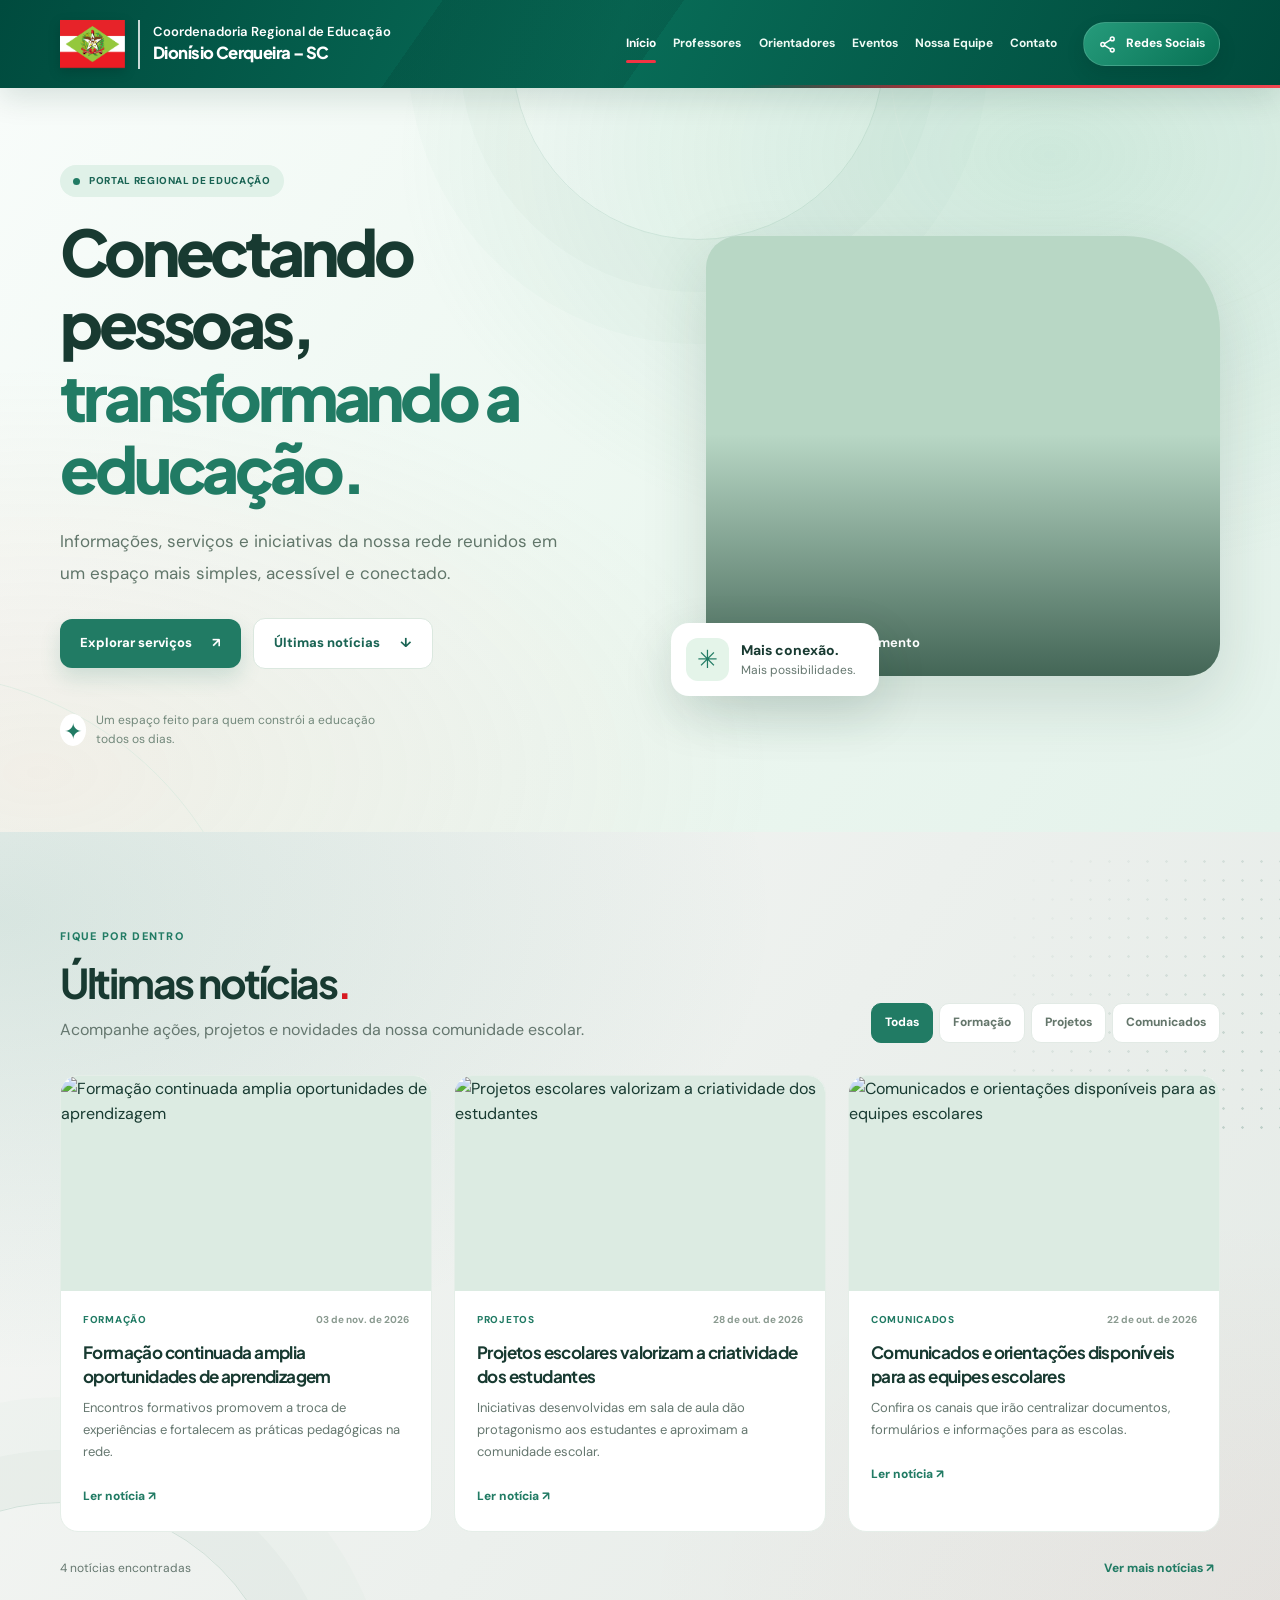
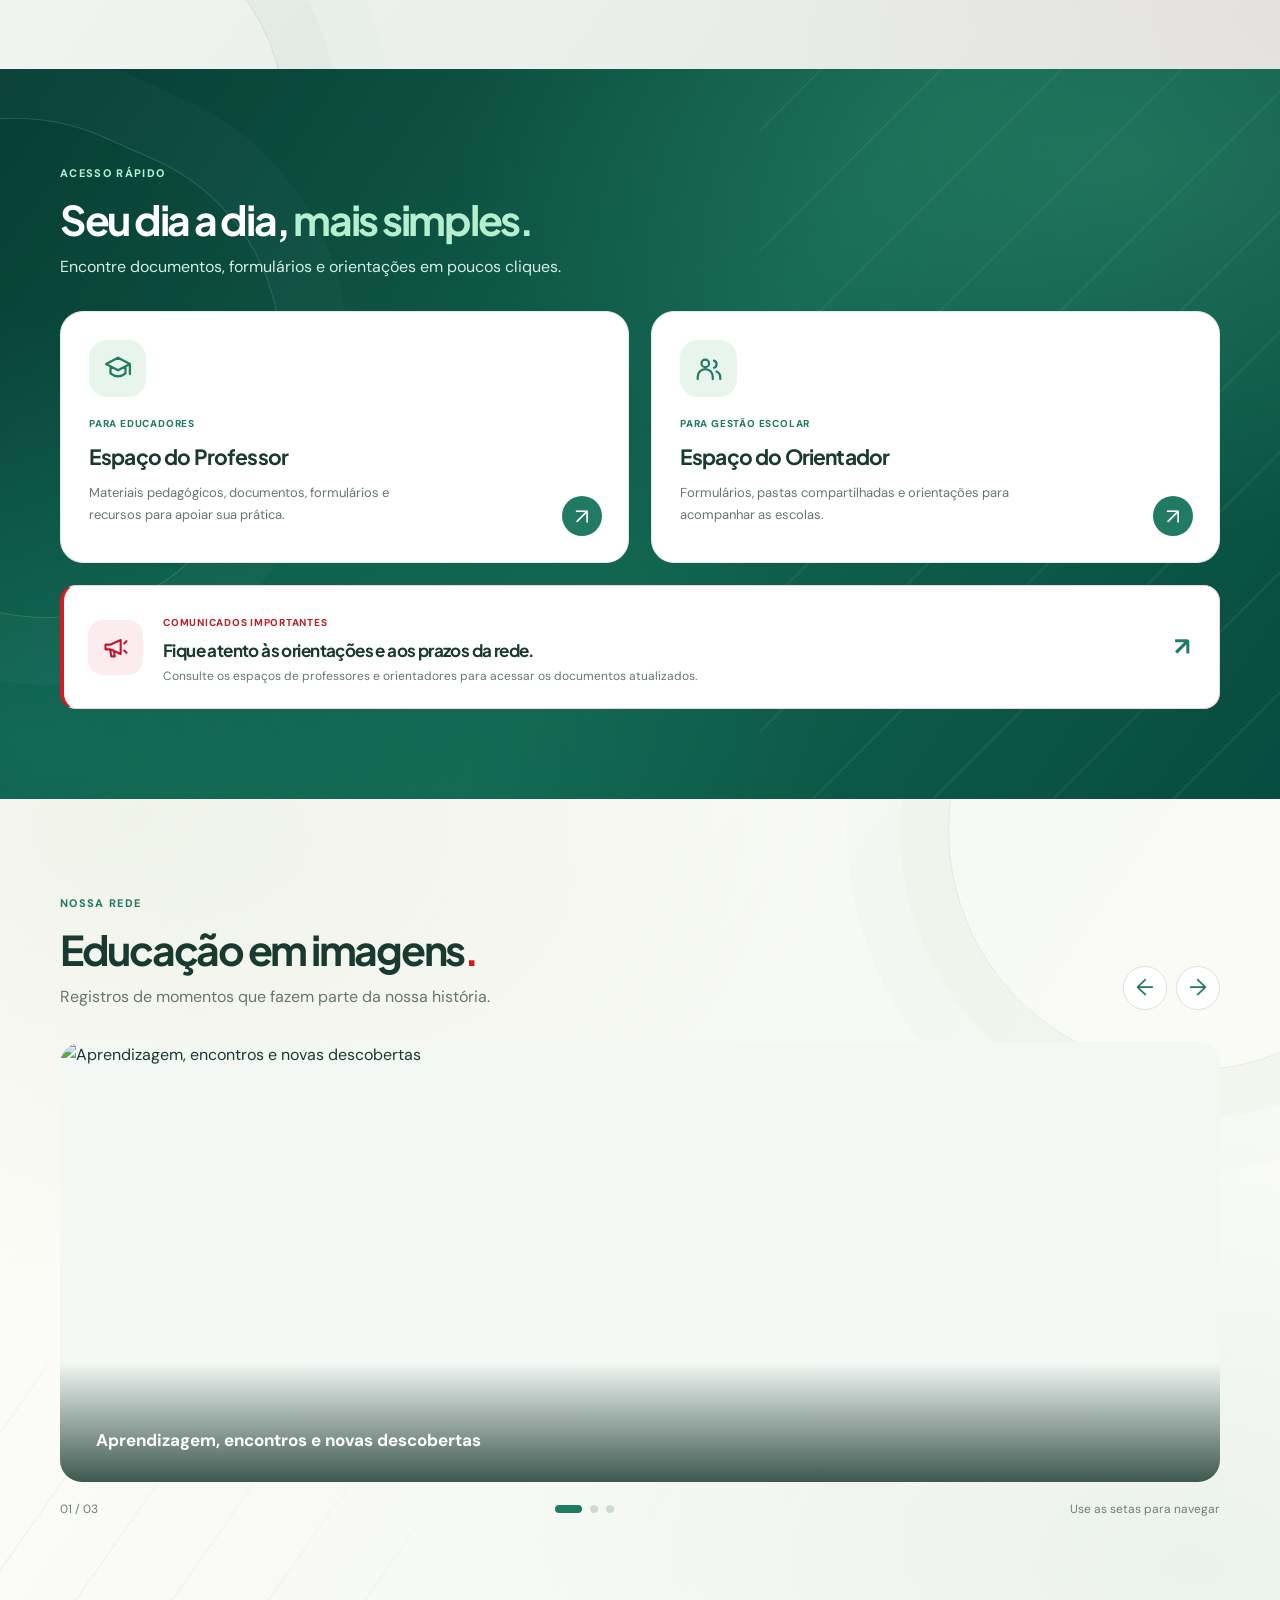
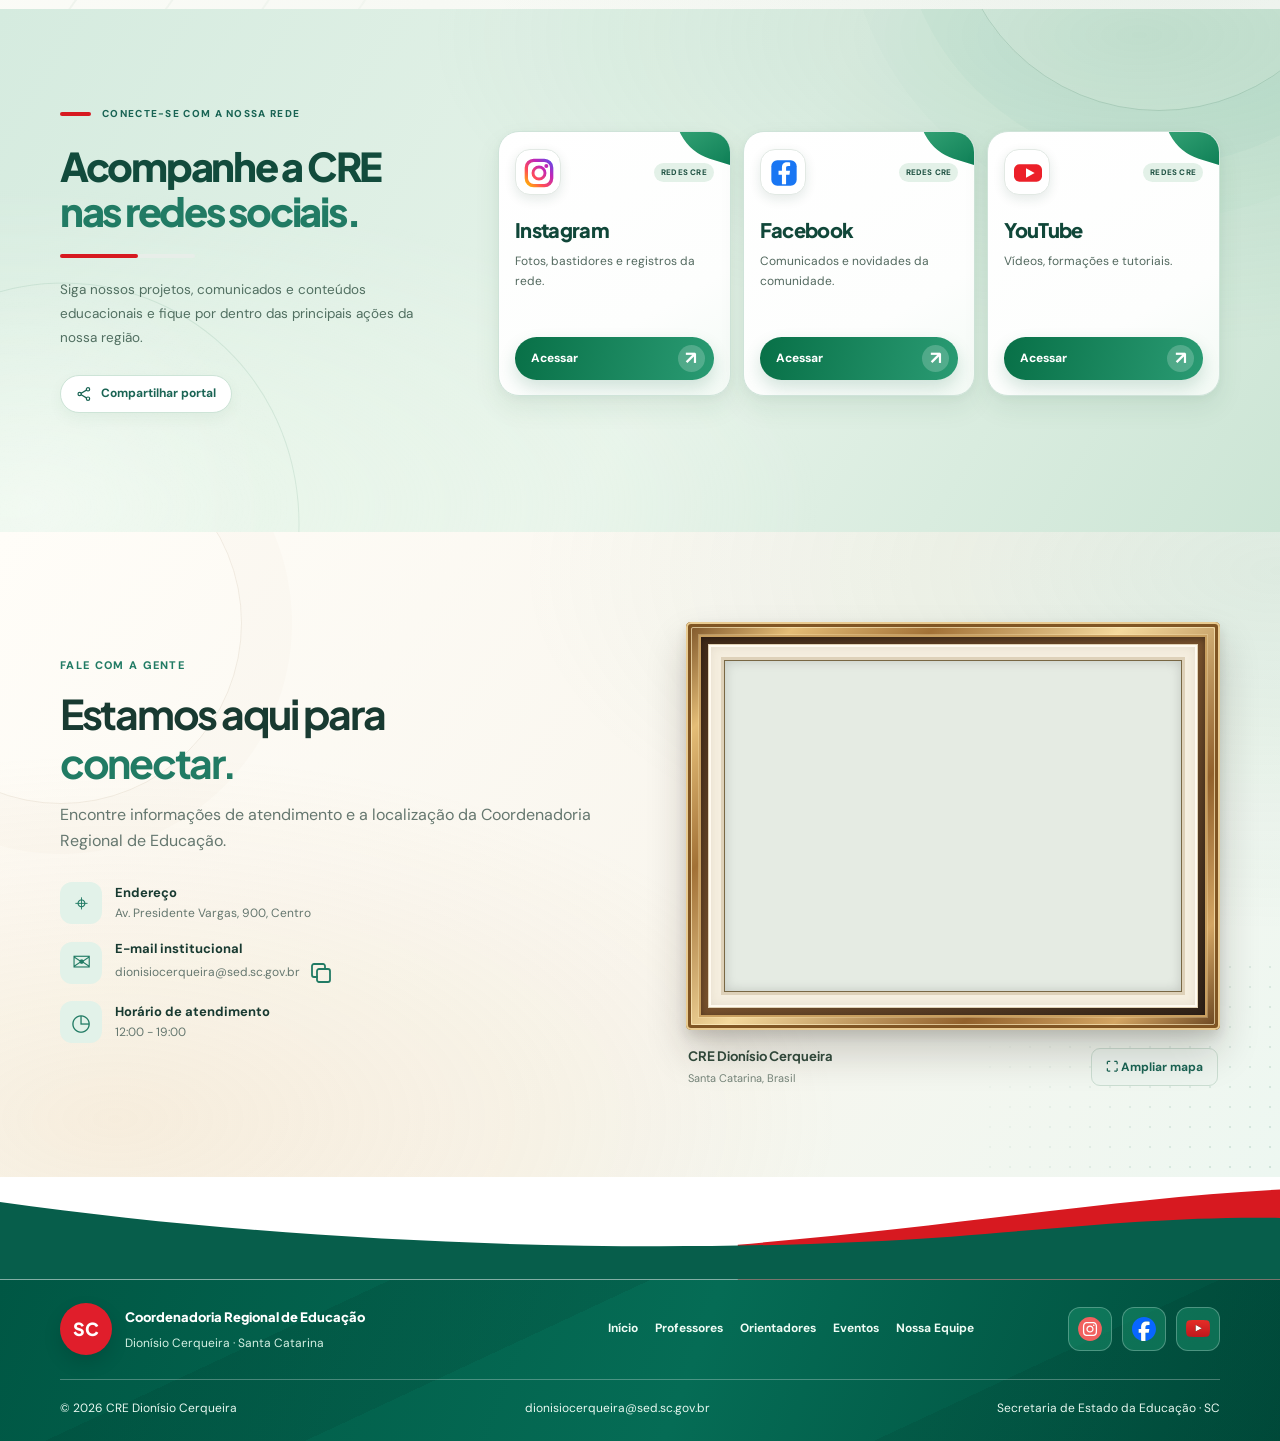
==== commit 0197287b: "varias modificaçõe" ====
--- a/index.html
+++ b/index.html
@@ -14,6 +14,8 @@
     href="https://fonts.googleapis.com/css2?family=DM+Sans:wght@400;500;600;700&family=Plus+Jakarta+Sans:wght@400;500;600;700;800&display=swap"
     rel="stylesheet">
   <link rel="stylesheet" href="css/styles.css">
+  <link rel="stylesheet" href="css/header.css">
+  <link rel="stylesheet" href="css/footer.css"> 
   <script src="js/components.js" defer></script>
   <script src="js/script.js" defer></script>
 </head>
@@ -122,71 +124,48 @@
         </div>
       </div>
     </section>
-    <!-- REDES SOCIAIS: três cartões com igual destaque -->
+<!-- REDES SOCIAIS | versão compacta (preserva links oficiais) -->
     <section class="cre-social-section" id="redes-sociais" aria-labelledby="creSocialTitle">
-      <div class="container">
+      <div class="container cre-social-layout">
         <div class="cre-social-heading">
-          <div class="cre-social-heading-copy">
-            <span class="cre-social-kicker"><span aria-hidden="true"></span> CONECTE-SE COM A NOSSA REDE</span>
-            <h2 id="creSocialTitle">A educação também acontece <em>nas redes.</em></h2>
-            <p>Descubra histórias, projetos, comunicados e conteúdos da nossa comunidade escolar.</p>
-          </div>
+          <span class="cre-social-kicker"><span aria-hidden="true"></span> CONECTE-SE COM A NOSSA REDE</span>
+          <h2 id="creSocialTitle">Acompanhe a CRE <em>nas redes sociais.</em></h2>
+          <span class="cre-social-heading-rule" aria-hidden="true"></span>
+          <p>Siga nossos projetos, comunicados e conteúdos educacionais e fique por dentro das principais ações da nossa região.</p>
           <div class="cre-social-actions">
             <button class="cre-social-share" id="creSocialShare" type="button">
-              <svg viewBox="0 0 24 24" fill="none" aria-hidden="true">
-                <circle cx="18" cy="5" r="2.5"/><circle cx="5.5" cy="12" r="2.5"/><circle cx="18" cy="19" r="2.5"/>
-                <path d="m7.8 10.9 7.8-4.7M7.8 13.1l7.8 4.7"/>
-              </svg>
+              <svg viewBox="0 0 24 24" fill="none" aria-hidden="true"><circle cx="18" cy="5" r="2.5"/><circle cx="5.5" cy="12" r="2.5"/><circle cx="18" cy="19" r="2.5"/><path d="m7.8 10.9 7.8-4.7M7.8 13.1l7.8 4.7"/></svg>
               Compartilhar portal
             </button>
             <span id="creSocialShareStatus" class="cre-social-share-status" role="status" aria-live="polite"></span>
           </div>
         </div>
-
-        <div class="cre-social-cards">
-          <a class="cre-social-card" data-platform="instagram" href="https://www.instagram.com/cre_dionisio_cerqueira/" target="_blank" rel="noopener noreferrer" aria-label="Abrir Instagram em uma nova aba">
+        <div class="cre-social-cards" aria-label="Redes sociais da CRE">
+          <a class="cre-social-card" data-platform="instagram" href="https://www.instagram.com/cre_dionisio_cerqueira/" target="_blank" rel="noopener noreferrer" aria-label="Visitar Instagram da CRE, abre em nova aba">
             <div class="cre-social-card-top">
-              <div class="cre-social-brand" aria-hidden="true">
-                <img src="assets/icons/footer-instagram.svg" alt="">
-              </div>
-              <span class="cre-social-index">01 / 03</span>
+              <span class="cre-social-brand" aria-hidden="true">
+                <svg viewBox="0 0 48 48" fill="none" focusable="false"><defs><linearGradient id="creIgGrad" x1="5" y1="43" x2="42" y2="5" gradientUnits="userSpaceOnUse"><stop stop-color="#FFB900"/><stop offset=".33" stop-color="#FF4B58"/><stop offset=".69" stop-color="#C126B7"/><stop offset="1" stop-color="#6549E6"/></linearGradient></defs><rect x="5" y="5" width="38" height="38" rx="11" stroke="url(#creIgGrad)" stroke-width="5"/><circle cx="24" cy="24" r="9" stroke="url(#creIgGrad)" stroke-width="4.4"/><circle cx="35" cy="13.5" r="3" fill="#C126B7"/></svg>
+              </span>
+              <span class="cre-social-tag">REDES CRE</span>
             </div>
-            <div class="cre-social-card-copy">
-              <span class="cre-social-tag">FOTOS E BASTIDORES</span>
-              <h3>Instagram</h3>
-              <p>Acompanhe registros, ações e momentos especiais da nossa rede de ensino.</p>
+            <div class="cre-social-card-copy"><h3>Instagram</h3><p>Fotos, bastidores e registros da rede.</p></div>
+            <span class="cre-social-card-link" aria-hidden="true">Acessar <span>↗</span></span>
+          </a>
+          <a class="cre-social-card" data-platform="facebook" href="https://www.facebook.com/p/Coordenadoria-Regional-de-Educa%C3%A7%C3%A3o-de-Dion%C3%ADsio-Cerqueira-100067846266923/" target="_blank" rel="noopener noreferrer" aria-label="Visitar Facebook da CRE, abre em nova aba">
+            <div class="cre-social-card-top">
+              <span class="cre-social-brand" aria-hidden="true"><svg viewBox="0 0 48 48" fill="none" focusable="false"><rect x="5" y="5" width="38" height="38" rx="9" fill="#1976F3"/><path d="M27.1 41V26.7h5.1l.8-6.2h-5.9v-4c0-1.8.6-2.9 3-2.9h3.1V8.1c-.5-.1-2.4-.3-4.6-.3-4.6 0-7.7 2.8-7.7 8v4.7h-5.1v6.2h5.1V41h6.2Z" fill="#fff"/></svg></span>
+              <span class="cre-social-tag">REDES CRE</span>
             </div>
-            <span class="cre-social-card-link" aria-hidden="true">Visitar Instagram <span>↗</span></span>
+            <div class="cre-social-card-copy"><h3>Facebook</h3><p>Comunicados e novidades da comunidade.</p></div>
+            <span class="cre-social-card-link" aria-hidden="true">Acessar <span>↗</span></span>
           </a>
-
-          <a class="cre-social-card" data-platform="facebook" href="https://www.facebook.com/p/Coordenadoria-Regional-de-Educa%C3%A7%C3%A3o-de-Dion%C3%ADsio-Cerqueira-100067846266923/" target="_blank" rel="noopener noreferrer" aria-label="Abrir Facebook em uma nova aba">
+          <a class="cre-social-card" data-platform="youtube" href="https://www.youtube.com/@ntedionisiocerqueira" target="_blank" rel="noopener noreferrer" aria-label="Visitar YouTube da CRE, abre em nova aba">
             <div class="cre-social-card-top">
-              <div class="cre-social-brand" aria-hidden="true">
-                <img src="assets/icons/footer-facebook.svg" alt="">
-              </div>
-              <span class="cre-social-index">02 / 03</span>
+              <span class="cre-social-brand" aria-hidden="true"><svg viewBox="0 0 48 48" fill="none" focusable="false"><rect x="3" y="11" width="42" height="26" rx="8" fill="#EC2029"/><path d="m21 17 13 7-13 7V17Z" fill="#fff"/></svg></span>
+              <span class="cre-social-tag">REDES CRE</span>
             </div>
-            <div class="cre-social-card-copy">
-              <span class="cre-social-tag">COMUNIDADE E AVISOS</span>
-              <h3>Facebook</h3>
-              <p>Veja comunicados, iniciativas e novidades que conectam nossas escolas.</p>
-            </div>
-            <span class="cre-social-card-link" aria-hidden="true">Visitar Facebook <span>↗</span></span>
-          </a>
-
-          <a class="cre-social-card" data-platform="youtube" href="https://www.youtube.com/@ntedionisiocerqueira" target="_blank" rel="noopener noreferrer" aria-label="Abrir YouTube em uma nova aba">
-            <div class="cre-social-card-top">
-              <div class="cre-social-brand" aria-hidden="true">
-                <img src="assets/icons/footer-youtube.svg" alt="">
-              </div>
-              <span class="cre-social-index">03 / 03</span>
-            </div>
-            <div class="cre-social-card-copy">
-              <span class="cre-social-tag">VÍDEOS E TUTORIAIS</span>
-              <h3>YouTube</h3>
-              <p>Explore vídeos, formações e conteúdos que apoiam a prática educacional.</p>
-            </div>
-            <span class="cre-social-card-link" aria-hidden="true">Visitar YouTube <span>↗</span></span>
+            <div class="cre-social-card-copy"><h3>YouTube</h3><p>Vídeos, formações e tutoriais.</p></div>
+            <span class="cre-social-card-link" aria-hidden="true">Acessar <span>↗</span></span>
           </a>
         </div>
       </div>
--- a/css/styles.css
+++ b/css/styles.css
@@ -44,7 +44,7 @@
 
   color: var(--ink);
 
-  font: 400 16px/1.6 'DM Sans', sans-serif;
+  font: 400 16px/1.6 "DM Sans", sans-serif;
 
   -webkit-font-smoothing: antialiased
 
@@ -153,14 +153,10 @@
 }
 
 h1,
-
 h2,
-
-h3,
-
-.brand strong {
-
-  font-family: 'Plus Jakarta Sans', sans-serif
+h3 {
+
+  font-family: "Plus Jakarta Sans", sans-serif
 
 }
 
@@ -196,3122 +192,2094 @@
 
 }
 
-.top-strip {
-
-  background: var(--dark);
-
-  color: #e1f3ec;
+.hero {
+
+  background: linear-gradient(125deg, #f6faf7 0%, #edf7f1 100%);
+
+  position: relative;
+
+  overflow: hidden;
+
+  padding: 77px 0 83px
+
+}
+
+.hero-glow {
+
+  position: absolute;
+
+  border-radius: 50%;
+
+  pointer-events: none;
+
+  opacity: .7
+
+}
+
+.hero-glow-one {
+
+  width: 510px;
+
+  height: 510px;
+
+  border: 1px solid #d6eade;
+
+  right: -120px;
+
+  top: -280px
+
+}
+
+.hero-glow-two {
+
+  width: 700px;
+
+  height: 700px;
+
+  border: 1px solid #d9eadf;
+
+  left: -440px;
+
+  bottom: -540px
+
+}
+
+.hero-grid {
+
+  display: grid;
+
+  grid-template-columns: 1fr .93fr;
+
+  gap: 8%;
+
+  align-items: center;
+
+  position: relative
+
+}
+
+.eyebrow {
+
+  display: inline-flex;
+
+  gap: 9px;
+
+  align-items: center;
+
+  letter-spacing: .065em;
 
   font-size: 10px;
 
+  font-weight: 800;
+
+  color: var(--dark);
+
+  padding: 8px 13px;
+
+  background: #e0f1e8;
+
+  border-radius: 40px
+
+}
+
+.eyebrow-dot {
+
+  width: 7px;
+
+  height: 7px;
+
+  border-radius: 100%;
+
+  background: var(--green)
+
+}
+
+.hero h1 em {
+
+  font-style: normal;
+
+  color: var(--green)
+
+}
+
+.hero-copy>p {
+
+  color: #61766a;
+
+  font-size: 17px;
+
+  max-width: 510px;
+
+  line-height: 1.85;
+
+  margin-bottom: 29px
+
+}
+
+.hero-buttons {
+
+  display: flex;
+
+  align-items: center;
+
+  gap: 12px;
+
+  flex-wrap: wrap
+
+}
+
+.btn {
+
+  display: inline-flex;
+
+  align-items: center;
+
+  justify-content: center;
+
+  gap: 20px;
+
+  padding: 14px 20px;
+
+  border-radius: 12px;
+
+  font-size: 13px;
+
+  font-weight: 800;
+
+  transition: transform .2s, box-shadow .2s, background .2s
+
+}
+
+.btn:hover {
+
+  transform: translateY(-3px)
+
+}
+
+.btn-primary {
+
+  background: var(--green);
+
+  color: white;
+
+  box-shadow: 0 10px 20px rgba(33, 123, 100, .17)
+
+}
+
+.btn-primary:hover {
+
+  background: var(--dark)
+
+}
+
+.btn-outline {
+
+  background: white;
+
+  border: 1px solid #dbe8df;
+
+  color: var(--dark)
+
+}
+
+.hero-mini {
+
+  display: flex;
+
+  align-items: center;
+
+  gap: 10px;
+
+  margin-top: 42px;
+
+  color: #72887b;
+
+  font-size: 12px;
+
+  max-width: 330px
+
+}
+
+.mini-icon {
+
+  width: 32px;
+
+  height: 32px;
+
+  display: grid;
+
+  place-items: center;
+
+  background: white;
+
+  border-radius: 50%;
+
+  font-size: 22px;
+
+  color: var(--green)
+
+}
+
+.hero-visual {
+
+  position: relative;
+
+  padding: 13px 0 15px
+
+}
+
+.hero-photo {
+
+  height: 440px;
+
+  border-radius: 32px 95px 32px 32px;
+
+  background: #b8d7c5 url("https://images.unsplash.com/photo-1509062522246-3755977927d7?auto=format&fit=crop&w=1400&q=85") center/cover no-repeat;
+
+  position: relative;
+
+  box-shadow: 0 25px 65px rgba(25, 65, 50, .15);
+
+  overflow: hidden
+
+}
+
+.photo-overlay {
+
+  position: absolute;
+
+  inset: 45% 0 0;
+
+  background: linear-gradient(0deg, rgba(5, 41, 27, .65), transparent)
+
+}
+
+.photo-caption {
+
+  position: absolute;
+
+  bottom: 22px;
+
+  left: 25px;
+
+  color: #fff;
+
+  font-size: 13px;
+
+  display: flex;
+
+  gap: 9px;
+
+  align-items: center;
+
+  font-weight: 700
+
+}
+
+.caption-dot {
+
+  height: 8px;
+
+  width: 8px;
+
+  background: #b6ebc7;
+
+  border: 2px solid white;
+
+  border-radius: 50%
+
+}
+
+.floating-note {
+
+  position: absolute;
+
+  bottom: -5px;
+
+  left: -35px;
+
+  display: flex;
+
+  align-items: center;
+
+  gap: 12px;
+
+  background: white;
+
+  padding: 15px 24px 15px 15px;
+
+  border-radius: 18px;
+
+  box-shadow: 0 18px 50px rgba(18, 67, 48, .14)
+
+}
+
+.floating-icon {
+
+  width: 43px;
+
+  height: 43px;
+
+  background: #e4f4e9;
+
+  border-radius: 12px;
+
+  display: grid;
+
+  place-items: center;
+
+  color: var(--green);
+
+  font-size: 25px
+
+}
+
+.floating-note strong,
+
+.floating-note small {
+
+  display: block
+
+}
+
+.floating-note strong {
+
+  font-size: 14px
+
+}
+
+.floating-note small {
+
+  font-size: 12px;
+
+  color: var(--muted)
+
+}
+
+.section {
+
+  padding: 90px 0
+
+}
+
+.section-heading {
+
+  display: flex;
+
+  justify-content: space-between;
+
+  align-items: flex-end;
+
+  gap: 30px;
+
+  margin-bottom: 32px
+
+}
+
+.section-kicker {
+
+  font-size: 11px;
+
+  font-weight: 800;
+
+  letter-spacing: .12em;
+
+  color: var(--green)
+
+}
+
+.section-heading p,
+
+.contact-section p {
+
+  color: var(--muted);
+
+  margin: 0
+
+}
+
+.period {
+
+  color: var(--red)
+
+}
+
+.accent {
+
+  color: var(--green)
+
+}
+
+.news-filter {
+
+  display: flex;
+
+  gap: 6px;
+
+  flex-wrap: wrap
+
+}
+
+.filter-btn {
+
+  border: 1px solid var(--line);
+
+  background: white;
+
+  padding: 9px 13px;
+
+  font-size: 12px;
+
+  font-weight: 800;
+
+  color: #64766b;
+
+  border-radius: 10px
+
+}
+
+.filter-btn:hover {
+
+  border-color: #acd7c3
+
+}
+
+.filter-btn.is-active {
+
+  background: var(--green);
+
+  color: #fff;
+
+  border-color: var(--green)
+
+}
+
+.news-grid {
+
+  display: grid;
+
+  grid-template-columns: repeat(3, minmax(0, 1fr));
+
+  gap: 22px
+
+}
+
+.news-card {
+
+  background: #fff;
+
+  border: 1px solid #e5eee8;
+
+  border-radius: 18px;
+
+  overflow: hidden;
+
+  transition: transform .25s, box-shadow .25s
+
+}
+
+.news-card:hover {
+
+  transform: translateY(-6px);
+
+  box-shadow: var(--shadow)
+
+}
+
+.news-card a {
+
+  display: block;
+
+  height: 100%
+
+}
+
+.news-image {
+
+  width: 100%;
+
+  height: 215px;
+
+  object-fit: cover;
+
+  background: #dcebe2;
+
+  transition: transform .35s
+
+}
+
+.news-card:hover .news-image {
+
+  transform: scale(1.04)
+
+}
+
+.news-image-wrap {
+
+  overflow: hidden
+
+}
+
+.news-card-body {
+
+  padding: 21px 22px 23px
+
+}
+
+.news-card .news-meta {
+
+  display: flex;
+
+  align-items: center;
+
+  justify-content: space-between;
+
+  gap: 8px;
+
+  color: #8a9a90;
+
+  font-size: 10px;
+
+  font-weight: 700
+
+}
+
+.category {
+
+  color: var(--green);
+
+  text-transform: uppercase;
+
+  letter-spacing: .07em;
+
+  font-size: 10px;
+
+  font-weight: 800
+
+}
+
+.news-card h3 {
+
+  font-size: 17px;
+
+  line-height: 1.45;
+
+  margin: 12px 0 8px
+
+}
+
+.news-card p {
+
+  font-size: 13px;
+
+  line-height: 1.7;
+
+  color: var(--muted);
+
+  margin-bottom: 19px
+
+}
+
+.read-link {
+
+  color: var(--green);
+
+  font-size: 12px;
+
+  font-weight: 800
+
+}
+
+.news-bottom {
+
+  display: flex;
+
+  justify-content: space-between;
+
+  align-items: center;
+
+  margin-top: 26px;
+
+  color: var(--muted);
+
+  font-size: 12px
+
+}
+
+.text-link {
+
+  border: 0;
+
+  background: none;
+
+  color: var(--green);
+
+  font-weight: 800
+
+}
+
+.loading-state,
+
+.empty-state {
+
+  grid-column: 1/-1;
+
+  text-align: center;
+
+  background: var(--light);
+
+  padding: 42px 18px;
+
+  border-radius: 16px;
+
+  color: var(--muted)
+
+}
+
+.services-section {
+
+  background: #f4f8f5
+
+}
+
+.service-grid {
+
+  display: grid;
+
+  grid-template-columns: 1fr 1fr;
+
+  gap: 22px
+
+}
+
+.service-card {
+
+  background: #fff;
+
+  border: 1px solid #e1ebe4;
+
+  border-radius: 23px;
+
+  min-height: 252px;
+
+  display: flex;
+
+  flex-direction: column;
+
+  position: relative;
+
+  gap: 19px;
+
+  padding: 28px;
+
+  transition: transform .25s, box-shadow .25s, border-color .25s
+
+}
+
+.service-card:hover {
+
+  transform: translateY(-5px);
+
+  box-shadow: var(--shadow);
+
+  border-color: #b8d9c7
+
+}
+
+.service-icon {
+
+  width: 57px;
+
+  height: 57px;
+
+  border-radius: 18px;
+
+  display: grid;
+
+  place-items: center;
+
+  background: #e8f5ed;
+
+  color: var(--green)
+
+}
+
+.service-icon svg {
+
+  width: 30px;
+
+  height: 30px
+
+}
+
+.service-content {
+
+  display: flex;
+
+  flex-direction: column;
+
+  gap: 8px;
+
+  max-width: 330px
+
+}
+
+.service-badge {
+
+  font-size: 10px;
+
+  letter-spacing: .08em;
+
+  color: var(--green);
+
+  font-weight: 800
+
+}
+
+.service-content strong {
+
+  font-family: "Plus Jakarta Sans", sans-serif;
+
+  font-size: 21px;
+
+  letter-spacing: -.04em
+
+}
+
+.service-content>span:last-child {
+
+  font-size: 13px;
+
+  color: var(--muted);
+
+  line-height: 1.7
+
+}
+
+.service-arrow {
+
+  position: absolute;
+
+  right: 26px;
+
+  bottom: 26px;
+
+  border-radius: 50%;
+
+  width: 40px;
+
+  height: 40px;
+
+  background: var(--green);
+
+  color: white;
+
+  display: grid;
+
+  place-items: center;
+
+  font-size: 22px
+
+}
+
+.notice-card {
+
+  margin-top: 22px;
+
+  border: 1px solid #f3d3d5;
+
+  background: #fff;
+
+  border-left: 4px solid var(--red);
+
+  border-radius: 16px;
+
+  display: flex;
+
+  align-items: center;
+
+  gap: 20px;
+
+  padding: 22px 24px
+
+}
+
+.notice-icon {
+
+  width: 55px;
+
+  height: 55px;
+
+  border-radius: 15px;
+
+  background: #fcecef;
+
+  color: #bb1b28;
+
+  display: grid;
+
+  place-items: center;
+
+  flex: none
+
+}
+
+.notice-icon svg {
+
+  width: 28px;
+
+  height: 28px
+
+}
+
+.notice-card>div:nth-child(2) {
+
+  flex: 1
+
+}
+
+.notice-card>div:nth-child(2)>span {
+
+  font-size: 10px;
+
+  color: #ba202b;
+
+  letter-spacing: .075em;
+
+  font-weight: 800
+
+}
+
+.notice-card h3 {
+
+  margin: 3px 0;
+
+  font-size: 17px
+
+}
+
+.notice-card p {
+
+  color: var(--muted);
+
+  font-size: 12px;
+
+  margin: 0
+
+}
+
+.notice-link {
+
+  font-size: 25px;
+
   font-weight: 700;
 
-  letter-spacing: .08em
-
-}
-
-.strip-inner {
-
-  height: 34px;
+  color: var(--green);
+
+  padding: 5px
+
+}
+
+.carousel-controls {
 
   display: flex;
 
+  gap: 9px
+
+}
+
+.round-button {
+
+  width: 44px;
+
+  height: 44px;
+
+  border: 1px solid #d7e6dc;
+
+  background: white;
+
+  color: var(--green);
+
+  border-radius: 50%;
+
+  font-size: 23px
+
+}
+
+.round-button:hover {
+
+  background: var(--green);
+
+  color: white
+
+}
+
+.gallery-stage {
+
+  overflow: hidden;
+
+  border-radius: 22px
+
+}
+
+.gallery-track {
+
+  display: flex;
+
+  transition: transform .5s cubic-bezier(.23, .78, .27, 1);
+
+  will-change: transform
+
+}
+
+.gallery-slide {
+
+  min-width: 100%;
+
+  margin: 0;
+
+  position: relative;
+
+  height: 440px;
+
+  background: var(--light)
+
+}
+
+.gallery-slide img {
+
+  width: 100%;
+
+  height: 100%;
+
+  object-fit: cover
+
+}
+
+.gallery-slide figcaption {
+
+  position: absolute;
+
+  bottom: 0;
+
+  left: 0;
+
+  right: 0;
+
+  background: linear-gradient(transparent, rgba(0, 35, 24, .75));
+
+  color: white;
+
+  padding: 65px 36px 28px;
+
+  font-weight: 700;
+
+  font-size: 17px
+
+}
+
+.gallery-bottom {
+
+  display: flex;
+
   justify-content: space-between;
 
   align-items: center;
 
-  gap: 10px
-
-}
-
-.strip-right {
+  gap: 15px;
+
+  padding-top: 18px;
+
+  color: #6f8076;
+
+  font-size: 12px
+
+}
+
+.gallery-dots {
+
+  display: flex;
+
+  gap: 8px
+
+}
+
+.gallery-dot {
+
+  border: 0;
+
+  width: 8px;
+
+  height: 8px;
+
+  border-radius: 20px;
+
+  padding: 0;
+
+  background: #cddbd1;
+
+  transition: width .2s, background .2s
+
+}
+
+.gallery-dot.active {
+
+  width: 27px;
+
+  background: var(--green)
+
+}
+
+.contact-section {
+
+  background: #f6faf7
+
+}
+
+.contact-grid {
+
+  display: grid;
+
+  grid-template-columns: 1fr 1fr;
+
+  gap: 8%;
+
+  align-items: center
+
+}
+
+.contact-grid h2 {
+
+  max-width: 440px;
+
+  margin: 12px 0 15px
+
+}
+
+.contact-grid>div:first-child>p {
+
+  margin-bottom: 29px
+
+}
+
+.contact-row {
+
+  display: flex;
+
+  gap: 13px;
+
+  align-items: center;
+
+  margin: 15px 0
+
+}
+
+.contact-icon {
+
+  display: grid;
+
+  place-items: center;
+
+  background: #e2f2e9;
+
+  border-radius: 12px;
+
+  width: 42px;
+
+  height: 42px;
+
+  color: var(--green);
+
+  font-size: 23px
+
+}
+
+.contact-row strong,
+
+.contact-row span:last-child {
+
+  display: block
+
+}
+
+.contact-row strong {
+
+  font-size: 13px
+
+}
+
+.contact-row div span {
+
+  font-size: 12px;
+
+  color: var(--muted)
+
+}
+
+.map-placeholder {
+
+  height: 350px;
+
+  background: #e8f3ed;
+
+  border: 1px solid #d7e7dc;
+
+  border-radius: 22px;
+
+  position: relative;
+
+  overflow: hidden;
+
+  display: grid;
+
+  place-items: center
+
+}
+
+.map-pattern {
+
+  position: absolute;
+
+  inset: 0;
+
+  opacity: .4;
+
+  background: repeating-linear-gradient(35deg, transparent 0, transparent 30px, #b8d5c2 31px, #b8d5c2 33px, transparent 35px, transparent 90px), repeating-linear-gradient(-35deg, transparent 0, transparent 60px, #c5ddce 62px, #c5ddce 65px, transparent 67px, transparent 140px)
+
+}
+
+.map-center {
+
+  position: relative;
+
+  background: rgba(255, 255, 255, .94);
+
+  padding: 27px;
+
+  border-radius: 18px;
+
+  text-align: center;
+
+  max-width: 310px;
+
+  box-shadow: 0 15px 45px rgba(31, 85, 55, .09)
+
+}
+
+.map-pin {
+
+  display: inline-grid;
+
+  place-items: center;
+
+  width: 50px;
+
+  height: 50px;
+
+  border-radius: 16px;
+
+  background: #e0f0e7;
+
+  color: var(--green);
+
+  font-size: 34px;
+
+  margin-bottom: 11px
+
+}
+
+.map-center strong {
+
+  display: block;
+
+  font-size: 15px
+
+}
+
+.map-center p {
+
+  font-size: 12px;
+
+  margin-top: 8px
+
+}
+
+.back-to-top {
+
+  position: fixed;
+
+  bottom: 23px;
+
+  right: 23px;
+
+  width: 44px;
+
+  height: 44px;
+
+  border-radius: 14px;
+
+  background: var(--green);
+
+  border: 0;
+
+  color: white;
+
+  font-size: 23px;
+
+  box-shadow: 0 8px 30px #164c3860;
+
+  z-index: 20;
+
+  opacity: 0;
+
+  pointer-events: none;
+
+  transform: translateY(8px);
+
+  transition: .2s
+
+}
+
+.back-to-top.visible {
+
+  opacity: 1;
+
+  pointer-events: auto;
+
+  transform: translateY(0)
+
+}
+
+.news-dialog {
+
+  width: min(700px, calc(100% - 32px));
+
+  max-height: 90dvh;
+
+  border: 0;
+
+  padding: 0;
+
+  border-radius: 22px;
+
+  box-shadow: 0 20px 90px #052e2266;
+
+  overflow: auto
+
+}
+
+.news-dialog::backdrop {
+
+  background: rgba(6, 34, 26, .7);
+
+  backdrop-filter: blur(4px)
+
+}
+
+.dialog-inner {
+
+  position: relative;
+
+  padding: 34px
+
+}
+
+.dialog-close {
+
+  position: sticky;
+
+  top: 0;
+
+  float: right;
+
+  width: 38px;
+
+  height: 38px;
+
+  border-radius: 50%;
+
+  background: #f0f6f1;
+
+  border: 0;
+
+  color: var(--deep);
+
+  font-size: 28px;
+
+  line-height: 1
+
+}
+
+.dialog-inner h2 {
+
+  margin: 15px 0
+
+}
+
+.dialog-meta {
+
+  font-size: 12px;
+
+  color: var(--muted);
+
+  margin-bottom: 22px
+
+}
+
+.dialog-inner img {
+
+  border-radius: 15px;
+
+  width: 100%;
+
+  max-height: 350px;
+
+  object-fit: cover;
+
+  margin-bottom: 24px
+
+}
+
+.dialog-body p {
+
+  white-space: pre-line;
+
+  color: #40564a;
+
+  line-height: 1.9
+
+}
+
+.reveal {
+
+  opacity: 0;
+
+  transform: translateY(22px);
+
+  transition: opacity .65s ease, transform .65s ease
+
+}
+
+.reveal.visible {
+
+  opacity: 1;
+
+  transform: none
+
+}
+
+@media(max-width:1050px) {
+
+.hero-grid {
+
+    gap: 5%
+
+  }
+
+  .hero-photo {
+
+    height: 390px
+
+  }
+
+}
+
+@media(max-width:850px) {
+
+.hero {
+
+    padding: 55px 0 75px
+
+  }
+
+  .hero-grid {
+
+    grid-template-columns: 1fr;
+
+    gap: 34px
+
+  }
+
+  .hero-copy {
+
+    max-width: 620px
+
+  }
+
+  .hero-photo {
+
+    height: 380px
+
+  }
+
+  .floating-note {
+
+    left: 15px
+
+  }
+
+  .news-grid {
+
+    grid-template-columns: repeat(2, minmax(0, 1fr))
+
+  }
+
+  .news-filter {
+
+    margin-top: 14px
+
+  }
+
+  .section-heading {
+
+    align-items: flex-start;
+
+    flex-direction: column;
+
+    gap: 12px
+
+  }
+
+  .contact-grid {
+
+    gap: 30px
+
+  }
+
+}
+
+@media(max-width:620px) {
+
+  .container {
+
+    width: min(100% - 32px, 1160px)
+
+  }
+
+.hero {
+
+    padding: 44px 0 65px
+
+  }
+
+  .hero h1 {
+
+    font-size: clamp(2.5rem, 10vw, 3.4rem)
+
+  }
+
+  .hero-copy>p {
+
+    font-size: 15px
+
+  }
+
+  .hero-mini {
+
+    margin-top: 25px
+
+  }
+
+  .hero-photo {
+
+    height: 300px;
+
+    border-radius: 23px 65px 23px 23px
+
+  }
+
+  .floating-note {
+
+    bottom: -19px;
+
+    padding: 10px
+
+  }
+
+  .section {
+
+    padding: 62px 0
+
+  }
+
+  .section-heading {
+
+    margin-bottom: 25px
+
+  }
+
+  .news-grid,
+
+  .service-grid,
+
+  .contact-grid {
+
+    grid-template-columns: 1fr
+
+  }
+
+  .news-image {
+
+    height: 230px
+
+  }
+
+  .service-card {
+
+    min-height: 220px;
+
+    padding: 23px
+
+  }
+
+  .notice-card {
+
+    padding: 19px 15px;
+
+    gap: 12px;
+
+    align-items: flex-start
+
+  }
+
+  .notice-icon {
+
+    width: 42px;
+
+    height: 42px
+
+  }
+
+  .notice-card h3 {
+
+    font-size: 15px
+
+  }
+
+  .gallery-slide {
+
+    height: 280px
+
+  }
+
+  .gallery-slide figcaption {
+
+    font-size: 14px;
+
+    padding: 50px 20px 20px
+
+  }
+
+  .gallery-tip {
+
+    display: none
+
+  }
+
+  .map-placeholder {
+
+    height: 300px
+
+  }
+
+.dialog-inner {
+
+    padding: 20px
+
+  }
+
+  
+
+}
+
+@media(prefers-reduced-motion:reduce) {
+
+  html {
+
+    scroll-behavior: auto
+
+  }
+
+  *,
+
+  *:before,
+
+  *:after {
+
+    transition-duration: .01ms !important;
+
+    animation-duration: .01ms !important
+
+  }
+
+  .reveal {
+
+    opacity: 1;
+
+    transform: none
+
+  }
+
+}
+
+/* Segurança: o conteúdo nunca permanece oculto se alguma inicialização falhar.
+
+   Efeito de entrada é aplicado somente depois de o JS estar pronto. */
+
+.reveal {
+
+  opacity: 1;
+
+  transform: none;
+
+}
+
+.reveal.visible {
+
+  opacity: 1;
+
+  transform: none;
+
+}
+
+/* COPIAR E-MAIL INSTITUCIONAL */
+
+.email-copy-wrapper {
+
+  display: flex;
+
+  align-items: center;
+
+  flex-wrap: wrap;
+
+  gap: 8px;
+
+}
+
+.copy-email-btn {
+
+  display: inline-flex;
+
+  align-items: center;
+
+  justify-content: center;
+
+  width: 26px;
+
+  height: 26px;
+
+  padding: 0;
+
+  border: none;
+
+  border-radius: 6px;
+
+  background: transparent;
+
+  color: #217B64;
+
+  cursor: pointer;
+
+  transition: all 0.2s ease;
+
+}
+
+.copy-email-btn:hover {
+
+  background: #E7F3ED;
+
+  transform: translateY(-2px);
+
+}
+
+.copy-email-btn:focus-visible {
+
+  outline: 2px solid #217B64;
+
+  outline-offset: 2px;
+
+}
+
+#copyEmailMessage {
+
+  font-size: 12px;
+
+  font-weight: 600;
+
+  color: #217B64;
+
+}
+
+/*Aqui*/
+
+/* ==========================================
+
+   QUADRO INTERATIVO - MAPA CRE
+
+========================================== */
+
+.cre-framed-map {
+
+  position: relative;
+
+  width: 100%;
+
+  min-width: 0;
+
+  margin: 0;
+
+}
+
+/* MOLDURA DOURADA COM EFEITO DE MADEIRA */
+
+.cre-frame-wood {
+
+  position: relative;
+
+  padding: 13px;
+
+  border-radius: 5px;
+
+  background: linear-gradient(
+
+    135deg,
+
+    #795025 0%,
+
+    #e4bd77 12%,
+
+    #a27136 27%,
+
+    #f4d99d 47%,
+
+    #92612c 72%,
+
+    #d3a563 88%,
+
+    #65411d 100%
+
+  );
+
+  box-shadow:
+
+    inset 0 0 0 2px #e9cb91,
+
+    inset 0 0 0 5px #805523,
+
+    0 6px 12px rgba(33, 27, 15, .12),
+
+    0 22px 40px rgba(33, 27, 15, .20);
+
+  transition:
+
+    transform .35s ease,
+
+    box-shadow .35s ease;
+
+}
+
+/* BORDA DECORATIVA */
+
+.cre-frame-wood::before {
+
+  content: "";
+
+  position: absolute;
+
+  inset: 5px;
+
+  border: 1px solid rgba(255, 239, 193, .65);
+
+  border-radius: 2px;
+
+  pointer-events: none;
+
+}
+
+/* EFEITO INTERATIVO AO PASSAR O MOUSE */
+
+.cre-framed-map:not(.is-expanded):hover
+
+.cre-frame-wood {
+
+  transform: translateY(-3px);
+
+  box-shadow:
+
+    inset 0 0 0 2px #f3dca5,
+
+    inset 0 0 0 5px #805523,
+
+    0 12px 22px rgba(33, 27, 15, .15),
+
+    0 28px 52px rgba(33, 27, 15, .23);
+
+}
+
+/* FRISO ESCURO DA MOLDURA */
+
+.cre-frame-groove {
+
+  padding: 7px;
+
+  background: linear-gradient(
+
+    145deg,
+
+    #3f2918,
+
+    #76502c 50%,
+
+    #2e2117
+
+  );
+
+  border: 2px solid #c89f60;
+
+  box-shadow:
+
+    inset 0 2px 6px rgba(0, 0, 0, .35),
+
+    0 0 0 1px rgba(255, 235, 185, .30);
+
+}
+
+/* BORDA INTERNA, COMO EM QUADROS REAIS */
+
+.cre-frame-mat {
+
+  padding: 15px;
+
+  background: #f5eedf;
+
+  border: 1px solid #e0d1b4;
+
+  box-shadow:
+
+    inset 0 0 0 2px #fffaf0,
+
+    inset 0 0 12px rgba(80, 62, 30, .12);
+
+}
+
+/* REGIÃO DO MAPA */
+
+.cre-frame-image {
+
+  overflow: hidden;
+
+  border: 1px solid #786744;
+
+  background: #e5ebe3;
+
+  box-shadow:
+
+    0 0 0 3px #ded1b9,
+
+    inset 0 0 12px rgba(0, 0, 0, .16);
+
+}
+
+.cre-frame-image iframe {
+
+  display: block;
+
+  width: 100%;
+
+  height: 330px;
+
+  border: 0;
+
+}
+
+/* IDENTIFICAÇÃO ABAIXO DO QUADRO */
+
+.cre-frame-details {
+
+  display: flex;
+
+  align-items: center;
+
+  justify-content: space-between;
+
+  gap: 14px;
+
+  padding: 16px 2px 0;
+
+}
+
+.cre-frame-label {
+
+  display: flex;
+
+  flex-direction: column;
+
+  gap: 3px;
+
+}
+
+.cre-frame-label strong {
+
+  font-family: "Plus Jakarta Sans", sans-serif;
+
+  font-size: 13px;
+
+  font-weight: 700;
+
+  color: #314b3d;
+
+}
+
+.cre-frame-label span {
 
   font-size: 11px;
 
-  letter-spacing: 0;
-
-  font-weight: 500
-
-}
-
-.site-header {
-
-  position: sticky;
-
-  top: 0;
-
-  z-index: 30;
-
-  background: rgba(255, 255, 255, .97);
-
-  box-shadow: 0 1px 0 var(--line);
-
-  backdrop-filter: blur(18px)
-
-}
-
-.header-inner {
-
-  height: 92px;
+  color: #758479;
+
+}
+
+/* BOTÃO INTERATIVO */
+
+.cre-frame-expand {
+
+  display: inline-flex;
+
+  align-items: center;
+
+  justify-content: center;
+
+  gap: 6px;
+
+  flex-shrink: 0;
+
+  padding: 10px 14px;
+
+  border: 1px solid #cbded2;
+
+  border-radius: 9px;
+
+  background: #edf5ef;
+
+  color: #1a6454;
+
+  font: 700 12px "DM Sans", sans-serif;
+
+  cursor: pointer;
+
+  transition:
+
+    background .2s,
+
+    color .2s,
+
+    transform .2s;
+
+}
+
+.cre-frame-expand:hover {
+
+  background: #217b64;
+
+  color: white;
+
+  transform: translateY(-2px);
+
+}
+
+.cre-frame-expand:focus-visible {
+
+  outline: 3px solid #d71920;
+
+  outline-offset: 3px;
+
+}
+
+/* ==========================================
+
+   MODO AMPLIADO
+
+========================================== */
+
+.cre-framed-map.is-expanded {
+
+  position: fixed;
+
+  inset: 16px;
+
+  z-index: 1000;
 
   display: flex;
 
-  align-items: center;
-
-  gap: 28px
-
-}
-
-.brand {
+  flex-direction: column;
+
+  width: auto;
+
+  padding: 18px;
+
+  margin: 0;
+
+  background: #f8f5ed;
+
+  border-radius: 12px;
+
+  box-shadow: 0 0 0 100vmax rgba(0,0,0,.72);
+
+}
+
+.cre-framed-map.is-expanded .cre-frame-wood {
+
+  flex: 1;
 
   display: flex;
 
-  align-items: center;
-
-  gap: 12px;
-
-  margin-right: auto
-
-}
-
-.brand-mark {
-
-  width: 52px;
-
-  height: 52px;
-
-  border-radius: 16px;
-
-  background: var(--green);
-
-  color: #fff;
-
-  display: grid;
-
-  place-items: center;
-
-  flex: none;
-
-  box-shadow: 0 9px 22px rgba(33, 123, 100, .18)
-
-}
-
-.brand-mark svg {
-
-  width: 30px;
-
-  height: 30px
-
-}
-
-.brand-label {
+  min-height: 0;
+
+  transform: none;
+
+}
+
+.cre-framed-map.is-expanded .cre-frame-groove,
+
+.cre-framed-map.is-expanded .cre-frame-mat,
+
+.cre-framed-map.is-expanded .cre-frame-image {
 
   display: flex;
 
-  flex-direction: column;
-
-  gap: 3px
-
-}
-
-.brand strong {
-
-  font-size: 14px;
-
-  line-height: 1.35;
-
-  letter-spacing: -.025em;
-
-  color: var(--deep)
-
-}
-
-.brand small {
-
-  font-size: 10px;
-
-  color: #7b8b82
-
-}
-
-.desktop-nav {
-
-  display: flex;
-
-  align-items: center;
-
-  gap: 25px;
-
-  height: 100%
-
-}
-
-.desktop-nav a {
-
-  font-size: 13px;
-
-  font-weight: 700;
-
-  color: #607168;
-
-  position: relative;
+  flex: 1;
+
+  min-width: 0;
+
+  min-height: 0;
+
+}
+
+.cre-framed-map.is-expanded iframe {
+
+  width: 100%;
 
   height: 100%;
 
-  display: flex;
-
-  align-items: center;
-
-  transition: color .2s
-
-}
-
-.desktop-nav a:hover,
-
-.desktop-nav a.active {
-
-  color: var(--green)
-
-}
-
-.desktop-nav a.active:after {
-
-  content: "";
-
-  position: absolute;
-
-  bottom: 18px;
-
-  left: 0;
-
-  right: 0;
-
-  height: 3px;
-
-  border-radius: 5px;
-
-  background: var(--green)
-
-}
-
-.header-actions {
-
-  display: flex;
-
-  gap: 8px
-
-}
-
-.icon-button {
-
-  width: 42px;
-
-  height: 42px;
-
-  background: transparent;
-
-  border: 1px solid #e4ece7;
-
-  border-radius: 13px;
-
-  display: grid;
-
-  place-items: center;
-
-  color: var(--deep)
-
-}
-
-.icon-button:hover {
-
-  background: var(--light)
-
-}
-
-.icon-button svg {
-
-  width: 21px
-
-}
-
-.menu-toggle {
-
-  display: none
-
-}
-
-.mobile-nav {
-
-  padding: 14px 24px 24px;
-
-  border-top: 1px solid var(--line);
-
-  flex-direction: column;
-
-  gap: 4px
-
-}
-
-.mobile-nav:not([hidden]) {
-
-  display: flex
-
-}
-
-.mobile-nav a {
-
-  padding: 10px 12px;
-
-  font-weight: 700;
-
-  border-radius: 10px
-
-}
-
-.mobile-nav a:hover,
-
-.mobile-nav a[aria-current] {
-
-  background: var(--light);
-
-  color: var(--green)
-
-}
-
-.search-panel {
-
-  padding: 0 0 18px;
-
-  max-width: 520px;
-
-  margin-left: auto
-
-}
-
-.search-panel[hidden] {
-
-  display: none
-
-}
-
-.search-panel label {
-
-  display: block;
-
-  font-weight: 700;
-
-  font-size: 13px;
-
-  margin-bottom: 7px
-
-}
-
-.search-field {
-
-  height: 50px;
-
-  border: 1px solid var(--line);
-
-  display: flex;
-
-  align-items: center;
-
-  border-radius: 13px;
-
-  padding: 0 13px;
-
-  gap: 12px
-
-}
-
-.search-field svg {
-
-  color: var(--green);
-
-  width: 20px
-
-}
-
-.search-field input {
-
-  flex: 1;
-
-  border: 0;
-
-  outline: 0;
-
-  min-width: 0
-
-}
-
-.search-field button {
-
-  border: 0;
-
-  color: var(--green);
-
-  font-weight: 700;
-
-  background: none;
-
-  font-size: 12px
-
-}
-
-.search-panel p {
-
-  margin: 5px 0 0;
-
-  color: var(--muted);
-
-  font-size: 12px
-
-}
-
-.hero {
-
-  background: linear-gradient(125deg, #f6faf7 0%, #edf7f1 100%);
-
-  position: relative;
+}
+
+.cre-framed-map.is-expanded .cre-frame-details {
+
+  flex-shrink: 0;
+
+}
+
+body.cre-map-open {
 
   overflow: hidden;
 
-  padding: 77px 0 83px
-
-}
-
-.hero-glow {
-
-  position: absolute;
-
-  border-radius: 50%;
-
-  pointer-events: none;
-
-  opacity: .7
-
-}
-
-.hero-glow-one {
-
-  width: 510px;
-
-  height: 510px;
-
-  border: 1px solid #d6eade;
-
-  right: -120px;
-
-  top: -280px
-
-}
-
-.hero-glow-two {
-
-  width: 700px;
-
-  height: 700px;
-
-  border: 1px solid #d9eadf;
-
-  left: -440px;
-
-  bottom: -540px
-
-}
-
-.hero-grid {
-
-  display: grid;
-
-  grid-template-columns: 1fr .93fr;
-
-  gap: 8%;
-
-  align-items: center;
-
-  position: relative
-
-}
-
-.eyebrow {
-
-  display: inline-flex;
-
-  gap: 9px;
-
-  align-items: center;
-
-  letter-spacing: .065em;
-
-  font-size: 10px;
-
-  font-weight: 800;
-
-  color: var(--dark);
-
-  padding: 8px 13px;
-
-  background: #e0f1e8;
-
-  border-radius: 40px
-
-}
-
-.eyebrow-dot {
-
-  width: 7px;
-
-  height: 7px;
-
-  border-radius: 100%;
-
-  background: var(--green)
-
-}
-
-.hero h1 em {
-
-  font-style: normal;
-
-  color: var(--green)
-
-}
-
-.hero-copy>p {
-
-  color: #61766a;
-
-  font-size: 17px;
-
-  max-width: 510px;
-
-  line-height: 1.85;
-
-  margin-bottom: 29px
-
-}
-
-.hero-buttons {
-
-  display: flex;
-
-  align-items: center;
-
-  gap: 12px;
-
-  flex-wrap: wrap
-
-}
-
-.btn {
-
-  display: inline-flex;
-
-  align-items: center;
-
-  justify-content: center;
-
-  gap: 20px;
-
-  padding: 14px 20px;
-
-  border-radius: 12px;
-
-  font-size: 13px;
-
-  font-weight: 800;
-
-  transition: transform .2s, box-shadow .2s, background .2s
-
-}
-
-.btn:hover {
-
-  transform: translateY(-3px)
-
-}
-
-.btn-primary {
-
-  background: var(--green);
-
-  color: white;
-
-  box-shadow: 0 10px 20px rgba(33, 123, 100, .17)
-
-}
-
-.btn-primary:hover {
-
-  background: var(--dark)
-
-}
-
-.btn-outline {
-
-  background: white;
-
-  border: 1px solid #dbe8df;
-
-  color: var(--dark)
-
-}
-
-.hero-mini {
-
-  display: flex;
-
-  align-items: center;
-
-  gap: 10px;
-
-  margin-top: 42px;
-
-  color: #72887b;
-
-  font-size: 12px;
-
-  max-width: 330px
-
-}
-
-.mini-icon {
-
-  width: 32px;
-
-  height: 32px;
-
-  display: grid;
-
-  place-items: center;
-
-  background: white;
-
-  border-radius: 50%;
-
-  font-size: 22px;
-
-  color: var(--green)
-
-}
-
-.hero-visual {
-
-  position: relative;
-
-  padding: 13px 0 15px
-
-}
-
-.hero-photo {
-
-  height: 440px;
-
-  border-radius: 32px 95px 32px 32px;
-
-  background: #b8d7c5 url('https\://images.unsplash.com/photo-1509062522246-3755977927d7?auto=format&fit=crop&w=1400&q=85') center/cover no-repeat;
-
-  position: relative;
-
-  box-shadow: 0 25px 65px rgba(25, 65, 50, .15);
-
-  overflow: hidden
-
-}
-
-.photo-overlay {
-
-  position: absolute;
-
-  inset: 45% 0 0;
-
-  background: linear-gradient(0deg, rgba(5, 41, 27, .65), transparent)
-
-}
-
-.photo-caption {
-
-  position: absolute;
-
-  bottom: 22px;
-
-  left: 25px;
-
-  color: #fff;
-
-  font-size: 13px;
-
-  display: flex;
-
-  gap: 9px;
-
-  align-items: center;
-
-  font-weight: 700
-
-}
-
-.caption-dot {
-
-  height: 8px;
-
-  width: 8px;
-
-  background: #b6ebc7;
-
-  border: 2px solid white;
-
-  border-radius: 50%
-
-}
-
-.floating-note {
-
-  position: absolute;
-
-  bottom: -5px;
-
-  left: -35px;
-
-  display: flex;
-
-  align-items: center;
-
-  gap: 12px;
-
-  background: white;
-
-  padding: 15px 24px 15px 15px;
-
-  border-radius: 18px;
-
-  box-shadow: 0 18px 50px rgba(18, 67, 48, .14)
-
-}
-
-.floating-icon {
-
-  width: 43px;
-
-  height: 43px;
-
-  background: #e4f4e9;
-
-  border-radius: 12px;
-
-  display: grid;
-
-  place-items: center;
-
-  color: var(--green);
-
-  font-size: 25px
-
-}
-
-.floating-note strong,
-
-.floating-note small {
-
-  display: block
-
-}
-
-.floating-note strong {
-
-  font-size: 14px
-
-}
-
-.floating-note small {
-
-  font-size: 12px;
-
-  color: var(--muted)
-
-}
-
-.section {
-
-  padding: 90px 0
-
-}
-
-.section-heading {
-
-  display: flex;
-
-  justify-content: space-between;
-
-  align-items: flex-end;
-
-  gap: 30px;
-
-  margin-bottom: 32px
-
-}
-
-.section-kicker {
-
-  font-size: 11px;
-
-  font-weight: 800;
-
-  letter-spacing: .12em;
-
-  color: var(--green)
-
-}
-
-.section-heading p,
-
-.contact-section p {
-
-  color: var(--muted);
-
-  margin: 0
-
-}
-
-.period {
-
-  color: var(--red)
-
-}
-
-.accent {
-
-  color: var(--green)
-
-}
-
-.news-filter {
-
-  display: flex;
-
-  gap: 6px;
-
-  flex-wrap: wrap
-
-}
-
-.filter-btn {
-
-  border: 1px solid var(--line);
-
-  background: white;
-
-  padding: 9px 13px;
-
-  font-size: 12px;
-
-  font-weight: 800;
-
-  color: #64766b;
-
-  border-radius: 10px
-
-}
-
-.filter-btn:hover {
-
-  border-color: #acd7c3
-
-}
-
-.filter-btn.is-active {
-
-  background: var(--green);
-
-  color: #fff;
-
-  border-color: var(--green)
-
-}
-
-.news-grid {
-
-  display: grid;
-
-  grid-template-columns: repeat(3, minmax(0, 1fr));
-
-  gap: 22px
-
-}
-
-.news-card {
-
-  background: #fff;
-
-  border: 1px solid #e5eee8;
-
-  border-radius: 18px;
-
-  overflow: hidden;
-
-  transition: transform .25s, box-shadow .25s
-
-}
-
-.news-card:hover {
-
-  transform: translateY(-6px);
-
-  box-shadow: var(--shadow)
-
-}
-
-.news-card a {
-
-  display: block;
-
-  height: 100%
-
-}
-
-.news-image {
-
-  width: 100%;
-
-  height: 215px;
-
-  object-fit: cover;
-
-  background: #dcebe2;
-
-  transition: transform .35s
-
-}
-
-.news-card:hover .news-image {
-
-  transform: scale(1.04)
-
-}
-
-.news-image-wrap {
-
-  overflow: hidden
-
-}
-
-.news-card-body {
-
-  padding: 21px 22px 23px
-
-}
-
-.news-card .news-meta {
-
-  display: flex;
-
-  align-items: center;
-
-  justify-content: space-between;
-
-  gap: 8px;
-
-  color: #8a9a90;
-
-  font-size: 10px;
-
-  font-weight: 700
-
-}
-
-.category {
-
-  color: var(--green);
-
-  text-transform: uppercase;
-
-  letter-spacing: .07em;
-
-  font-size: 10px;
-
-  font-weight: 800
-
-}
-
-.news-card h3 {
-
-  font-size: 17px;
-
-  line-height: 1.45;
-
-  margin: 12px 0 8px
-
-}
-
-.news-card p {
-
-  font-size: 13px;
-
-  line-height: 1.7;
-
-  color: var(--muted);
-
-  margin-bottom: 19px
-
-}
-
-.read-link {
-
-  color: var(--green);
-
-  font-size: 12px;
-
-  font-weight: 800
-
-}
-
-.news-bottom {
-
-  display: flex;
-
-  justify-content: space-between;
-
-  align-items: center;
-
-  margin-top: 26px;
-
-  color: var(--muted);
-
-  font-size: 12px
-
-}
-
-.text-link {
-
-  border: 0;
-
-  background: none;
-
-  color: var(--green);
-
-  font-weight: 800
-
-}
-
-.loading-state,
-
-.empty-state {
-
-  grid-column: 1/-1;
-
-  text-align: center;
-
-  background: var(--light);
-
-  padding: 42px 18px;
-
-  border-radius: 16px;
-
-  color: var(--muted)
-
-}
-
-.services-section {
-
-  background: #f4f8f5
-
-}
-
-.service-grid {
-
-  display: grid;
-
-  grid-template-columns: 1fr 1fr;
-
-  gap: 22px
-
-}
-
-.service-card {
-
-  background: #fff;
-
-  border: 1px solid #e1ebe4;
-
-  border-radius: 23px;
-
-  min-height: 252px;
-
-  display: flex;
-
-  flex-direction: column;
-
-  position: relative;
-
-  gap: 19px;
-
-  padding: 28px;
-
-  transition: transform .25s, box-shadow .25s, border-color .25s
-
-}
-
-.service-card:hover {
-
-  transform: translateY(-5px);
-
-  box-shadow: var(--shadow);
-
-  border-color: #b8d9c7
-
-}
-
-.service-icon {
-
-  width: 57px;
-
-  height: 57px;
-
-  border-radius: 18px;
-
-  display: grid;
-
-  place-items: center;
-
-  background: #e8f5ed;
-
-  color: var(--green)
-
-}
-
-.service-icon svg {
-
-  width: 30px;
-
-  height: 30px
-
-}
-
-.service-content {
-
-  display: flex;
-
-  flex-direction: column;
-
-  gap: 8px;
-
-  max-width: 330px
-
-}
-
-.service-badge {
-
-  font-size: 10px;
-
-  letter-spacing: .08em;
-
-  color: var(--green);
-
-  font-weight: 800
-
-}
-
-.service-content strong {
-
-  font-family: 'Plus Jakarta Sans', sans-serif;
-
-  font-size: 21px;
-
-  letter-spacing: -.04em
-
-}
-
-.service-content>span:last-child {
-
-  font-size: 13px;
-
-  color: var(--muted);
-
-  line-height: 1.7
-
-}
-
-.service-arrow {
-
-  position: absolute;
-
-  right: 26px;
-
-  bottom: 26px;
-
-  border-radius: 50%;
-
-  width: 40px;
-
-  height: 40px;
-
-  background: var(--green);
-
-  color: white;
-
-  display: grid;
-
-  place-items: center;
-
-  font-size: 22px
-
-}
-
-.notice-card {
-
-  margin-top: 22px;
-
-  border: 1px solid #f3d3d5;
-
-  background: #fff;
-
-  border-left: 4px solid var(--red);
-
-  border-radius: 16px;
-
-  display: flex;
-
-  align-items: center;
-
-  gap: 20px;
-
-  padding: 22px 24px
-
-}
-
-.notice-icon {
-
-  width: 55px;
-
-  height: 55px;
-
-  border-radius: 15px;
-
-  background: #fcecef;
-
-  color: #bb1b28;
-
-  display: grid;
-
-  place-items: center;
-
-  flex: none
-
-}
-
-.notice-icon svg {
-
-  width: 28px;
-
-  height: 28px
-
-}
-
-.notice-card>div:nth-child(2) {
-
-  flex: 1
-
-}
-
-.notice-card>div:nth-child(2)>span {
-
-  font-size: 10px;
-
-  color: #ba202b;
-
-  letter-spacing: .075em;
-
-  font-weight: 800
-
-}
-
-.notice-card h3 {
-
-  margin: 3px 0;
-
-  font-size: 17px
-
-}
-
-.notice-card p {
-
-  color: var(--muted);
-
-  font-size: 12px;
-
-  margin: 0
-
-}
-
-.notice-link {
-
-  font-size: 25px;
-
-  font-weight: 700;
-
-  color: var(--green);
-
-  padding: 5px
-
-}
-
-.carousel-controls {
-
-  display: flex;
-
-  gap: 9px
-
-}
-
-.round-button {
-
-  width: 44px;
-
-  height: 44px;
-
-  border: 1px solid #d7e6dc;
-
-  background: white;
-
-  color: var(--green);
-
-  border-radius: 50%;
-
-  font-size: 23px
-
-}
-
-.round-button:hover {
-
-  background: var(--green);
-
-  color: white
-
-}
-
-.gallery-stage {
-
-  overflow: hidden;
-
-  border-radius: 22px
-
-}
-
-.gallery-track {
-
-  display: flex;
-
-  transition: transform .5s cubic-bezier(.23, .78, .27, 1);
-
-  will-change: transform
-
-}
-
-.gallery-slide {
-
-  min-width: 100%;
-
-  margin: 0;
-
-  position: relative;
-
-  height: 440px;
-
-  background: var(--light)
-
-}
-
-.gallery-slide img {
-
-  width: 100%;
-
-  height: 100%;
-
-  object-fit: cover
-
-}
-
-.gallery-slide figcaption {
-
-  position: absolute;
-
-  bottom: 0;
-
-  left: 0;
-
-  right: 0;
-
-  background: linear-gradient(transparent, rgba(0, 35, 24, .75));
-
-  color: white;
-
-  padding: 65px 36px 28px;
-
-  font-weight: 700;
-
-  font-size: 17px
-
-}
-
-.gallery-bottom {
-
-  display: flex;
-
-  justify-content: space-between;
-
-  align-items: center;
-
-  gap: 15px;
-
-  padding-top: 18px;
-
-  color: #6f8076;
-
-  font-size: 12px
-
-}
-
-.gallery-dots {
-
-  display: flex;
-
-  gap: 8px
-
-}
-
-.gallery-dot {
-
-  border: 0;
-
-  width: 8px;
-
-  height: 8px;
-
-  border-radius: 20px;
-
-  padding: 0;
-
-  background: #cddbd1;
-
-  transition: width .2s, background .2s
-
-}
-
-.gallery-dot.active {
-
-  width: 27px;
-
-  background: var(--green)
-
-}
-
-.contact-section {
-
-  background: #f6faf7
-
-}
-
-.contact-grid {
-
-  display: grid;
-
-  grid-template-columns: 1fr 1fr;
-
-  gap: 8%;
-
-  align-items: center
-
-}
-
-.contact-grid h2 {
-
-  max-width: 440px;
-
-  margin: 12px 0 15px
-
-}
-
-.contact-grid>div:first-child>p {
-
-  margin-bottom: 29px
-
-}
-
-.contact-row {
-
-  display: flex;
-
-  gap: 13px;
-
-  align-items: center;
-
-  margin: 15px 0
-
-}
-
-.contact-icon {
-
-  display: grid;
-
-  place-items: center;
-
-  background: #e2f2e9;
-
-  border-radius: 12px;
-
-  width: 42px;
-
-  height: 42px;
-
-  color: var(--green);
-
-  font-size: 23px
-
-}
-
-.contact-row strong,
-
-.contact-row span:last-child {
-
-  display: block
-
-}
-
-.contact-row strong {
-
-  font-size: 13px
-
-}
-
-.contact-row div span {
-
-  font-size: 12px;
-
-  color: var(--muted)
-
-}
-
-.map-placeholder {
-
-  height: 350px;
-
-  background: #e8f3ed;
-
-  border: 1px solid #d7e7dc;
-
-  border-radius: 22px;
-
-  position: relative;
-
-  overflow: hidden;
-
-  display: grid;
-
-  place-items: center
-
-}
-
-.map-pattern {
-
-  position: absolute;
-
-  inset: 0;
-
-  opacity: .4;
-
-  background: repeating-linear-gradient(35deg, transparent 0, transparent 30px, #b8d5c2 31px, #b8d5c2 33px, transparent 35px, transparent 90px), repeating-linear-gradient(-35deg, transparent 0, transparent 60px, #c5ddce 62px, #c5ddce 65px, transparent 67px, transparent 140px)
-
-}
-
-.map-center {
-
-  position: relative;
-
-  background: rgba(255, 255, 255, .94);
-
-  padding: 27px;
-
-  border-radius: 18px;
-
-  text-align: center;
-
-  max-width: 310px;
-
-  box-shadow: 0 15px 45px rgba(31, 85, 55, .09)
-
-}
-
-.map-pin {
-
-  display: inline-grid;
-
-  place-items: center;
-
-  width: 50px;
-
-  height: 50px;
-
-  border-radius: 16px;
-
-  background: #e0f0e7;
-
-  color: var(--green);
-
-  font-size: 34px;
-
-  margin-bottom: 11px
-
-}
-
-.map-center strong {
-
-  display: block;
-
-  font-size: 15px
-
-}
-
-.map-center p {
-
-  font-size: 12px;
-
-  margin-top: 8px
-
-}
-
-.footer {
-
-  background: var(--dark);
-
-  color: #e6f4ec;
-
-  padding-top: 58px
-
-}
-
-.footer-main {
-
-  display: grid;
-
-  grid-template-columns: 2.4fr 1fr 1fr;
-
-  gap: 70px;
-
-  padding-bottom: 46px
-
-}
-
-.footer-logo {
-
-  display: flex;
-
-  align-items: center;
-
-  gap: 9px;
-
-  color: #fff;
-
-  font-size: 14px
-
-}
-
-.footer-logo:first-letter {
-
-  font-size: 22px
-
-}
-
-.footer-about p {
-
-  font-size: 13px;
-
-  color: #b9d8c8;
-
-  max-width: 340px;
-
-  margin-top: 17px
-
-}
-
-.footer-links {
-
-  display: flex;
-
-  flex-direction: column;
-
-  gap: 9px
-
-}
-
-.footer-links strong {
-
-  font-size: 13px;
-
-  color: #fff;
-
-  margin-bottom: 6px
-
-}
-
-.footer-links a {
-
-  font-size: 12px;
-
-  color: #bed9cd
-
-}
-
-.footer-links a:hover {
-
-  color: #fff
-
-}
-
-.footer-bottom {
-
-  border-top: 1px solid #488476;
-
-  display: flex;
-
-  justify-content: space-between;
-
-  gap: 15px;
-
-  padding: 20px 0;
-
-  font-size: 11px;
-
-  color: #b9d8c8
-
-}
-
-.footer-bottom a {
-
-  color: #fff
-
-}
-
-.back-to-top {
-
-  position: fixed;
-
-  bottom: 23px;
-
-  right: 23px;
-
-  width: 44px;
-
-  height: 44px;
-
-  border-radius: 14px;
-
-  background: var(--green);
-
-  border: 0;
-
-  color: white;
-
-  font-size: 23px;
-
-  box-shadow: 0 8px 30px #164c3860;
-
-  z-index: 20;
-
-  opacity: 0;
-
-  pointer-events: none;
-
-  transform: translateY(8px);
-
-  transition: .2s
-
-}
-
-.back-to-top.visible {
-
-  opacity: 1;
-
-  pointer-events: auto;
-
-  transform: translateY(0)
-
-}
-
-.news-dialog {
-
-  width: min(700px, calc(100% - 32px));
-
-  max-height: 90dvh;
-
-  border: 0;
-
-  padding: 0;
-
-  border-radius: 22px;
-
-  box-shadow: 0 20px 90px #052e2266;
-
-  overflow: auto
-
-}
-
-.news-dialog::backdrop {
-
-  background: rgba(6, 34, 26, .7);
-
-  backdrop-filter: blur(4px)
-
-}
-
-.dialog-inner {
-
-  position: relative;
-
-  padding: 34px
-
-}
-
-.dialog-close {
-
-  position: sticky;
-
-  top: 0;
-
-  float: right;
-
-  width: 38px;
-
-  height: 38px;
-
-  border-radius: 50%;
-
-  background: #f0f6f1;
-
-  border: 0;
-
-  color: var(--deep);
-
-  font-size: 28px;
-
-  line-height: 1
-
-}
-
-.dialog-inner h2 {
-
-  margin: 15px 0
-
-}
-
-.dialog-meta {
-
-  font-size: 12px;
-
-  color: var(--muted);
-
-  margin-bottom: 22px
-
-}
-
-.dialog-inner img {
-
-  border-radius: 15px;
-
-  width: 100%;
-
-  max-height: 350px;
-
-  object-fit: cover;
-
-  margin-bottom: 24px
-
-}
-
-.dialog-body p {
-
-  white-space: pre-line;
-
-  color: #40564a;
-
-  line-height: 1.9
-
-}
-
-.reveal {
-
-  opacity: 0;
-
-  transform: translateY(22px);
-
-  transition: opacity .65s ease, transform .65s ease
-
-}
-
-.reveal.visible {
-
-  opacity: 1;
-
-  transform: none
-
-}
-
-@media(max-width:1050px) {
-
-  .desktop-nav {
-
-    gap: 15px
-
-  }
-
-  .header-inner {
-
-    gap: 15px
-
-  }
-
-  .hero-grid {
-
-    gap: 5%
-
-  }
-
-  .hero-photo {
-
-    height: 390px
-
-  }
-
-}
-
-@media(max-width:850px) {
-
-  .desktop-nav {
-
-    display: none
-
-  }
-
-  .menu-toggle {
-
-    display: grid
-
-  }
-
-  .header-inner {
-
-    height: 77px
-
-  }
-
-  .hero {
-
-    padding: 55px 0 75px
-
-  }
-
-  .hero-grid {
-
-    grid-template-columns: 1fr;
-
-    gap: 34px
-
-  }
-
-  .hero-copy {
-
-    max-width: 620px
-
-  }
-
-  .hero-photo {
-
-    height: 380px
-
-  }
-
-  .floating-note {
-
-    left: 15px
-
-  }
-
-  .news-grid {
-
-    grid-template-columns: repeat(2, minmax(0, 1fr))
-
-  }
-
-  .news-filter {
-
-    margin-top: 14px
-
-  }
-
-  .section-heading {
-
-    align-items: flex-start;
-
-    flex-direction: column;
-
-    gap: 12px
-
-  }
-
-  .contact-grid {
-
-    gap: 30px
-
-  }
-
-}
-
-@media(max-width:620px) {
-
-  .container {
-
-    width: min(100% - 32px, 1160px)
-
-  }
-
-  .top-strip {
-
-    font-size: 8px
-
-  }
-
-  .strip-right {
-
-    display: none
-
-  }
-
-  .brand-mark {
-
-    width: 46px;
-
-    height: 46px
-
-  }
-
-  .brand strong {
-
-    font-size: 12px
-
-  }
-
-  .brand small {
-
-    font-size: 9px
-
-  }
-
-  .header-inner {
-
-    height: 74px
-
-  }
-
-  .hero {
-
-    padding: 44px 0 65px
-
-  }
-
-  .hero h1 {
-
-    font-size: clamp(2.5rem, 10vw, 3.4rem)
-
-  }
-
-  .hero-copy>p {
-
-    font-size: 15px
-
-  }
-
-  .hero-mini {
-
-    margin-top: 25px
-
-  }
-
-  .hero-photo {
-
-    height: 300px;
-
-    border-radius: 23px 65px 23px 23px
-
-  }
-
-  .floating-note {
-
-    bottom: -19px;
-
-    padding: 10px
-
-  }
-
-  .section {
-
-    padding: 62px 0
-
-  }
-
-  .section-heading {
-
-    margin-bottom: 25px
-
-  }
-
-  .news-grid,
-
-  .service-grid,
-
-  .contact-grid {
-
-    grid-template-columns: 1fr
-
-  }
-
-  .news-image {
-
-    height: 230px
-
-  }
-
-  .service-card {
-
-    min-height: 220px;
-
-    padding: 23px
-
-  }
-
-  .notice-card {
-
-    padding: 19px 15px;
-
-    gap: 12px;
-
-    align-items: flex-start
-
-  }
-
-  .notice-icon {
-
-    width: 42px;
-
-    height: 42px
-
-  }
-
-  .notice-card h3 {
-
-    font-size: 15px
-
-  }
-
-  .gallery-slide {
-
-    height: 280px
-
-  }
-
-  .gallery-slide figcaption {
-
-    font-size: 14px;
-
-    padding: 50px 20px 20px
-
-  }
-
-  .gallery-tip {
-
-    display: none
-
-  }
-
-  .map-placeholder {
-
-    height: 300px
-
-  }
-
-  .footer-main {
-
-    grid-template-columns: 1fr 1fr;
-
-    gap: 28px
-
-  }
-
-  .footer-about {
-
-    grid-column: 1/-1
-
-  }
-
-  .footer-bottom {
-
-    flex-direction: column
-
-  }
-
-  .dialog-inner {
-
-    padding: 20px
-
-  }
-
-  .strip-inner {
-
-    height: 29px
-
-  }
-
-}
-
-@media(prefers-reduced-motion:reduce) {
-
-  html {
-
-    scroll-behavior: auto
-
-  }
-
-  *,
-
-  *:before,
-
-  *:after {
-
-    transition-duration: .01ms !important;
-
-    animation-duration: .01ms !important
-
-  }
-
-  .reveal {
-
-    opacity: 1;
-
-    transform: none
-
-  }
-
-}
-
-/* Faixa institucional compacta: mantém as cores e o layout original */
-
-.top-strip {
-
-  background: #1a6454;
-
-  color: #fff;
-
-  letter-spacing: normal;
-
-}
-
-.strip-inner {
-
-  height: auto;
-
-  min-height: 60px;
-
-  padding-block: 6px;
-
-  gap: 15px;
-
-}
-
-.institutional-brand {
-
-  display: flex;
-
-  align-items: center;
-
-  gap: 12px;
-
-  min-width: 0;
-
-}
-
-.sc-flag {
-
-  width: 65px;
-
-  height: auto;
-
-  object-fit: contain;
-
-  flex: none;
-
-}
-
-.institutional-copy {
-
-  display: flex;
-
-  flex-direction: column;
-
-  gap: 1px;
-
-  line-height: 1.2;
-
-  min-width: 0;
-
-}
-
-.institutional-eyebrow {
-
-  font-size: 9px;
-
-  font-weight: 700;
-
-  letter-spacing: .06em;
-
-  color: #cce7db;
-
-}
-
-.institutional-copy strong {
-
-  font: 700 14px/1.2 'Plus Jakarta Sans', sans-serif;
-
-  color: #fff;
-
-  letter-spacing: -.02em;
-
-}
-
-.institutional-region {
-
-  font-size: 10px;
-
-  color: #e0f1e8;
-
-}
-
-.strip-right {
-
-  font-size: 10px;
-
-  color: #e0f1e8;
-
-  white-space: nowrap;
-
-  letter-spacing: 0;
-
-}
-
-@media (max-width: 620px) {
-
-  .strip-inner {
-
-    min-height: 58px;
-
-    padding-block: 6px;
-
-  }
-
-  .institutional-brand {
-
-    gap: 9px;
-
-  }
-
-  .sc-flag {
-
-    width: 50px;
-
-  }
-
-  .institutional-copy strong {
-
-    font-size: 11px;
-
-  }
-
-  .institutional-eyebrow {
-
-    font-size: 7px;
-
-    letter-spacing: .02em;
-
-  }
-
-  .institutional-region {
-
-    font-size: 9px;
-
-  }
-
-  .strip-right {
-
-    display: none;
-
-  }
-
-}
-
-/* Respeita o atributo hidden nos controles compartilhados */
-
-.icon-button[hidden] {
-
-  display: none;
-
-}
-
-/* Segurança: o conteúdo nunca permanece oculto se alguma inicialização falhar.
-
-   Efeito de entrada é aplicado somente depois de o JS estar pronto. */
-
-.reveal {
-
-  opacity: 1;
-
-  transform: none;
-
-}
-
-.reveal.visible {
-
-  opacity: 1;
-
-  transform: none;
-
-}
-
-/* COPIAR E-MAIL INSTITUCIONAL */
-
-.email-copy-wrapper {
-
-  display: flex;
-
-  align-items: center;
-
-  flex-wrap: wrap;
-
-  gap: 8px;
-
-}
-
-.copy-email-btn {
-
-  display: inline-flex;
-
-  align-items: center;
-
-  justify-content: center;
-
-  width: 26px;
-
-  height: 26px;
-
-  padding: 0;
-
-  border: none;
-
-  border-radius: 6px;
-
-  background: transparent;
-
-  color: #217B64;
-
-  cursor: pointer;
-
-  transition: all 0.2s ease;
-
-}
-
-.copy-email-btn:hover {
-
-  background: #E7F3ED;
-
-  transform: translateY(-2px);
-
-}
-
-.copy-email-btn:focus-visible {
-
-  outline: 2px solid #217B64;
-
-  outline-offset: 2px;
-
-}
-
-#copyEmailMessage {
-
-  font-size: 12px;
-
-  font-weight: 600;
-
-  color: #217B64;
-
-}
-
-/* ==========================================================
-
-   NOVO RODAPÉ HORIZONTAL · PORTAL CRE
-
-   Integrado ao styles.css (sem footer.css separado)
-
-   ========================================================== */
-
-.site-footer {
-
-  width: 100%;
-
-  margin-top: 36px;
-
-  color: #fff;
-
-  background: #153f34;
-
-  font-family: 'DM Sans', sans-serif;
-
-}
-
-.site-footer .cre-footer-main {
-
-  width: min(1160px, calc(100% - 48px));
-
-  margin: 0 auto;
-
-  padding: 23px 0;
-
-  display: flex;
-
-  align-items: center;
-
-  justify-content: space-between;
-
-  gap: 32px;
-
-}
-
-.site-footer .cre-footer-identity {
-
-  display: flex;
-
-  align-items: center;
-
-  gap: 12px;
-
-  flex-shrink: 0;
-
-}
-
-.site-footer .cre-footer-mark {
-
-  display: grid;
-
-  place-items: center;
-
-  width: 42px;
-
-  height: 42px;
-
-  border: 1px solid #6a9e88;
-
-  border-radius: 12px;
-
-  background: #226a55;
-
-  color: white;
-
-  font: 800 13px/1 'Plus Jakarta Sans', sans-serif;
-
-  letter-spacing: .04em;
-
-}
-
-.site-footer .cre-footer-identity strong {
-
-  display: block;
-
-  color: #fff;
-
-  font: 700 13px/1.4 'Plus Jakarta Sans', sans-serif;
-
-}
-
-.site-footer .cre-footer-identity p {
-
-  margin: 3px 0 0;
-
-  font-size: 11px;
-
-  color: #b9d9ca;
-
-}
-
-.site-footer .cre-footer-nav {
-
-  display: flex;
-
-  align-items: center;
-
-  justify-content: center;
-
-  gap: clamp(12px, 1.6vw, 23px);
-
-  flex-wrap: wrap;
-
-}
-
-.site-footer .cre-footer-nav a {
-
-  color: #d6e8df;
-
-  font-size: 12px;
-
-  font-weight: 600;
-
-  white-space: nowrap;
-
-  transition: color .2s;
-
-}
-
-.site-footer .cre-footer-nav a:hover {
-
-  color: #fff;
-
-}
-
-.site-footer .cre-footer-social {
-
-  display: flex;
-
-  align-items: center;
-
-  gap: 8px;
-
-  flex-shrink: 0;
-
-}
-
-.site-footer .cre-footer-social a {
-
-  display: grid;
-
-  place-items: center;
-
-  width: 35px;
-
-  height: 35px;
-
-  border: 1px solid rgba(255, 255, 255, .18);
-
-  border-radius: 10px;
-
-  background: rgba(255, 255, 255, .08);
-
-  transition: transform .2s, background .2s;
-
-}
-
-.site-footer .cre-footer-social a:hover {
-
-  transform: translateY(-2px);
-
-  background: #2b8568;
-
-}
-
-.site-footer .cre-footer-social img {
-
-  display: block;
-
-  width: 19px;
-
-  height: 19px;
-
-  max-width: none;
-
-}
-
-.site-footer .cre-footer-bottom {
-
-  display: flex;
-
-  justify-content: space-between;
-
-  align-items: center;
-
-  gap: 14px;
-
-  width: min(1160px, calc(100% - 48px));
-
-  margin: 0 auto;
-
-  padding: 12px 0 14px;
-
-  border-top: 1px solid rgba(255, 255, 255, .15);
-
-  color: #b9d6c8;
-
-  font-size: 10px;
-
-}
-
-.site-footer .cre-footer-bottom a {
-
-  color: #cce6d9;
-
-}
-
-.site-footer a:focus-visible {
-
-  outline: 2px solid #a7dfc0;
-
-  outline-offset: 3px;
-
-}
-
-@media (max-width: 1020px) {
-
-  .site-footer .cre-footer-main {
-
-    flex-wrap: wrap;
-
-    justify-content: space-between;
-
-    gap: 18px;
-
-  }
-
-  .site-footer .cre-footer-nav {
-
-    order: 3;
-
-    width: 100%;
-
-    justify-content: flex-start;
-
-  }
-
-}
-
-@media (max-width: 620px) {
-
-  .site-footer .cre-footer-main {
-
-    flex-direction: column;
-
-    align-items: center;
-
-    text-align: center;
-
-    padding: 22px 0 18px;
-
-    gap: 18px;
-
-  }
-
-  .site-footer .cre-footer-identity {
-
-    flex-direction: column;
-
-    gap: 8px;
-
-  }
-
-  .site-footer .cre-footer-nav {
-
-    order: initial;
-
-    justify-content: center;
-
-    gap: 10px 18px;
-
-  }
-
-  .site-footer .cre-footer-bottom {
-
-    flex-direction: column;
-
-    text-align: center;
-
-    gap: 4px;
-
-  }
-
-}
-
-/*Aqui*/
+}
 
 /* ==========================================
 
-   QUADRO INTERATIVO - MAPA CRE
+   RESPONSIVIDADE
 
 ========================================== */
 
-.cre-framed-map {
-
-  position: relative;
-
-  width: 100%;
-
-  min-width: 0;
-
-  margin: 0;
-
-}
-
-/* MOLDURA DOURADA COM EFEITO DE MADEIRA */
-
-.cre-frame-wood {
-
-  position: relative;
-
-  padding: 13px;
-
-  border-radius: 5px;
-
-  background: linear-gradient(
-
-    135deg,
-
-    #795025 0%,
-
-    #e4bd77 12%,
-
-    #a27136 27%,
-
-    #f4d99d 47%,
-
-    #92612c 72%,
-
-    #d3a563 88%,
-
-    #65411d 100%
-
-  );
-
-  box-shadow:
-
-    inset 0 0 0 2px #e9cb91,
-
-    inset 0 0 0 5px #805523,
-
-    0 6px 12px rgba(33, 27, 15, .12),
-
-    0 22px 40px rgba(33, 27, 15, .20);
-
-  transition:
-
-    transform .35s ease,
-
-    box-shadow .35s ease;
-
-}
-
-/* BORDA DECORATIVA */
-
-.cre-frame-wood::before {
-
-  content: "";
-
-  position: absolute;
-
-  inset: 5px;
-
-  border: 1px solid rgba(255, 239, 193, .65);
-
-  border-radius: 2px;
-
-  pointer-events: none;
-
-}
-
-/* EFEITO INTERATIVO AO PASSAR O MOUSE */
-
-.cre-framed-map:not(.is-expanded):hover
-
-.cre-frame-wood {
-
-  transform: translateY(-3px);
-
-  box-shadow:
-
-    inset 0 0 0 2px #f3dca5,
-
-    inset 0 0 0 5px #805523,
-
-    0 12px 22px rgba(33, 27, 15, .15),
-
-    0 28px 52px rgba(33, 27, 15, .23);
-
-}
-
-/* FRISO ESCURO DA MOLDURA */
-
-.cre-frame-groove {
-
-  padding: 7px;
-
-  background: linear-gradient(
-
-    145deg,
-
-    #3f2918,
-
-    #76502c 50%,
-
-    #2e2117
-
-  );
-
-  border: 2px solid #c89f60;
-
-  box-shadow:
-
-    inset 0 2px 6px rgba(0, 0, 0, .35),
-
-    0 0 0 1px rgba(255, 235, 185, .30);
-
-}
-
-/* BORDA INTERNA, COMO EM QUADROS REAIS */
-
-.cre-frame-mat {
-
-  padding: 15px;
-
-  background: #f5eedf;
-
-  border: 1px solid #e0d1b4;
-
-  box-shadow:
-
-    inset 0 0 0 2px #fffaf0,
-
-    inset 0 0 12px rgba(80, 62, 30, .12);
-
-}
-
-/* REGIÃO DO MAPA */
-
-.cre-frame-image {
-
-  overflow: hidden;
-
-  border: 1px solid #786744;
-
-  background: #e5ebe3;
-
-  box-shadow:
-
-    0 0 0 3px #ded1b9,
-
-    inset 0 0 12px rgba(0, 0, 0, .16);
-
-}
-
-.cre-frame-image iframe {
-
-  display: block;
-
-  width: 100%;
-
-  height: 330px;
-
-  border: 0;
-
-}
-
-/* IDENTIFICAÇÃO ABAIXO DO QUADRO */
-
-.cre-frame-details {
-
-  display: flex;
-
-  align-items: center;
-
-  justify-content: space-between;
-
-  gap: 14px;
-
-  padding: 16px 2px 0;
-
-}
-
-.cre-frame-label {
-
-  display: flex;
-
-  flex-direction: column;
-
-  gap: 3px;
-
-}
-
-.cre-frame-label strong {
-
-  font-family: 'Plus Jakarta Sans', sans-serif;
-
-  font-size: 13px;
-
-  font-weight: 700;
-
-  color: #314b3d;
-
-}
-
-.cre-frame-label span {
-
-  font-size: 11px;
-
-  color: #758479;
-
-}
-
-/* BOTÃO INTERATIVO */
-
-.cre-frame-expand {
-
-  display: inline-flex;
-
-  align-items: center;
-
-  justify-content: center;
-
-  gap: 6px;
-
-  flex-shrink: 0;
-
-  padding: 10px 14px;
-
-  border: 1px solid #cbded2;
-
-  border-radius: 9px;
-
-  background: #edf5ef;
-
-  color: #1a6454;
-
-  font: 700 12px 'DM Sans', sans-serif;
-
-  cursor: pointer;
-
-  transition:
-
-    background .2s,
-
-    color .2s,
-
-    transform .2s;
-
-}
-
-.cre-frame-expand:hover {
-
-  background: #217b64;
-
-  color: white;
-
-  transform: translateY(-2px);
-
-}
-
-.cre-frame-expand:focus-visible {
-
-  outline: 3px solid #d71920;
-
-  outline-offset: 3px;
-
-}
-
-/* ==========================================
-
-   MODO AMPLIADO
-
-========================================== */
-
-.cre-framed-map.is-expanded {
-
-  position: fixed;
-
-  inset: 16px;
-
-  z-index: 1000;
-
-  display: flex;
-
-  flex-direction: column;
-
-  width: auto;
-
-  padding: 18px;
-
-  margin: 0;
-
-  background: #f8f5ed;
-
-  border-radius: 12px;
-
-  box-shadow: 0 0 0 100vmax rgba(0,0,0,.72);
-
-}
-
-.cre-framed-map.is-expanded .cre-frame-wood {
-
-  flex: 1;
-
-  display: flex;
-
-  min-height: 0;
-
-  transform: none;
-
-}
-
-.cre-framed-map.is-expanded .cre-frame-groove,
-
-.cre-framed-map.is-expanded .cre-frame-mat,
-
-.cre-framed-map.is-expanded .cre-frame-image {
-
-  display: flex;
-
-  flex: 1;
-
-  min-width: 0;
-
-  min-height: 0;
-
-}
-
-.cre-framed-map.is-expanded iframe {
-
-  width: 100%;
-
-  height: 100%;
-
-}
-
-.cre-framed-map.is-expanded .cre-frame-details {
-
-  flex-shrink: 0;
-
-}
-
-body.cre-map-open {
-
-  overflow: hidden;
-
-}
-
-/* ==========================================
-
-   RESPONSIVIDADE
-
-========================================== */
-
 @media (max-width: 600px) {
 
   .cre-frame-wood {
@@ -3380,365 +2348,271 @@
 
 }
 
-/* ==============================================================
-   REDES SOCIAIS | PORTAL CRE
-   Três cartões equivalentes, sem painel em destaque.
-   ============================================================== */
-
+/* =======================================================================
+   REDES SOCIAIS | REDESIGN COMPACTO - CRE DIONÍSIO CERQUEIRA
+   Apenas a seção #redes-sociais, sem afetar outras áreas do portal.
+   ======================================================================= */
 .cre-social-section {
+  --social-green: #217b64;
+  --social-deep: #103f33;
   position: relative;
   isolation: isolate;
   overflow: hidden;
-  padding: clamp(64px, 7vw, 92px) 0;
-  color: #ffffff;
-  background:
-    radial-gradient(ellipse at 0% 10%, rgba(80, 181, 132, .17), transparent 39%),
-    radial-gradient(ellipse at 100% 90%, rgba(86, 195, 158, .12), transparent 37%),
-    linear-gradient(135deg, #103e33 0%, #174b3e 52%, #0e3129 100%);
-}
-
+  padding: clamp(62px, 7vw, 92px) 0 clamp(74px, 8vw, 110px);
+  background: radial-gradient(ellipse at 100% 4%, rgba(76, 160, 130, .10), transparent 43%),
+              linear-gradient(125deg, #ffffff 0%, #f4f9f7 64%, #eaf4ef 100%);
+  color: #1a483a;
+}
 .cre-social-section::before {
   content: "";
+  pointer-events: none;
   position: absolute;
-  inset: 0;
-  opacity: .18;
+  width: 430px;
+  height: 430px;
+  border: 1px solid rgba(33, 123, 100, .13);
+  border-radius: 50%;
+  top: -335px;
+  right: -85px;
+  box-shadow: 0 0 0 52px rgba(33,123,100,.018), 0 0 0 105px rgba(33,123,100,.015);
+}
+/* .cre-social-section::after {
+  content: "";
   pointer-events: none;
-  background-image:
-    linear-gradient(rgba(255, 255, 255, .15) 1px, transparent 1px),
-    linear-gradient(90deg, rgba(255, 255, 255, .15) 1px, transparent 1px);
-  background-size: 54px 54px;
-  mask-image: linear-gradient(90deg, transparent, black);
-}
-
-.cre-social-section > .container {
+  position: absolute;
+  left: 0;
+  right: 0;
+  bottom: 0;
+  height: 19px;
+  background: linear-gradient(110deg, #1a6454 5%, #217b64 77%, #d71920 77%);
+  clip-path: polygon(0 40%, 31% 100%, 73% 60%, 100% 0, 100% 100%, 0 100%);
+} */
+.cre-social-section .cre-social-layout {
   position: relative;
   z-index: 1;
-}
-
-.cre-social-heading {
-  display: flex;
-  align-items: end;
-  justify-content: space-between;
-  gap: 28px;
-  margin-bottom: 32px;
-}
-
-.cre-social-heading-copy { max-width: 690px; }
-
+  display: grid;
+  grid-template-columns: minmax(255px, .87fr) minmax(0, 1.65fr);
+  align-items: center;
+  column-gap: clamp(28px, 4.5vw, 58px);
+  row-gap: 30px;
+}
+.cre-social-heading { min-width: 0; }
 .cre-social-kicker {
   display: inline-flex;
   align-items: center;
-  gap: 10px;
-  color: #bcebd1;
+  gap: 11px;
+  color: #1a6454;
   font-size: 10px;
   font-weight: 800;
   line-height: 1.4;
-  letter-spacing: .12em;
-}
-
+  letter-spacing: .13em;
+}
 .cre-social-kicker > span {
-  display: inline-block;
-  width: 8px;
-  height: 8px;
-  flex-shrink: 0;
-  border-radius: 50%;
-  background: #9be6b7;
-  box-shadow: 0 0 0 5px rgba(155, 230, 183, .12);
-}
-
+  width: 31px;
+  height: 4px;
+  border-radius: 8px;
+  background: #d71920;
+  flex: none;
+}
 .cre-social-heading h2 {
-  margin: 16px 0 12px;
-  color: #ffffff;
-  font: 800 clamp(2rem, 3.7vw, 3.1rem)/1.18 'Plus Jakarta Sans', sans-serif;
-  letter-spacing: -.05em;
-}
-
-.cre-social-heading h2 em { color: #b2e9c8; font-style: normal; }
-
+  margin: 20px 0 16px;
+  color: #124b3c;
+  font: 800 clamp(2.05rem, 3.1vw, 3rem)/1.13 "Plus Jakarta Sans", sans-serif;
+  letter-spacing: -.057em;
+}
+.cre-social-heading h2 em {
+  display: block;
+  color: #217b64;
+  font-style: normal;
+}
+.cre-social-heading-rule {
+  display: block;
+  width: 78px;
+  height: 4px;
+  margin: 20px 0 20px;
+  background: #d71920;
+  border-radius: 8px;
+  box-shadow: 57px 0 0 #e8eee9;
+}
 .cre-social-heading p {
   margin: 0;
-  max-width: 590px;
-  color: #c7e1d2;
-  font-size: 14px;
+  max-width: 400px;
+  font-size: 13.5px;
   line-height: 1.8;
-}
-
-.cre-social-actions {
-  display: flex;
-  flex-direction: column;
-  align-items: flex-end;
-  gap: 8px;
-  flex-shrink: 0;
-}
-
+  color: #516f61;
+}
+.cre-social-actions { display: flex; flex-direction: column; align-items: flex-start; gap: 6px; margin-top: 24px; }
 .cre-social-share {
   display: inline-flex;
   align-items: center;
-  justify-content: center;
-  gap: 10px;
-  padding: 12px 16px;
-  border: 1px solid rgba(209, 246, 224, .47);
-  border-radius: 12px;
-  background: rgba(233, 255, 241, .10);
-  color: #ecfff3;
-  font: 700 12px/1.3 'DM Sans', sans-serif;
+  gap: 9px;
+  border-radius: 999px;
+  border: 1px solid #cde4d7;
+  background: #ffffff;
+  color: #1a6454;
+  padding: 10px 15px;
+  font: 700 12px/1.25 "DM Sans",sans-serif;
   cursor: pointer;
-  transition: background .2s, transform .2s, border-color .2s;
-}
-
+  box-shadow: 0 6px 15px rgba(19,69,47,.05);
+  transition: transform .25s ease, border-color .25s ease, background .25s ease;
+}
 .cre-social-share svg {
-  width: 18px;
-  height: 18px;
-  fill: none;
-  stroke: currentColor;
-  stroke-width: 1.8;
-  stroke-linecap: round;
-  stroke-linejoin: round;
-}
-
-.cre-social-share:hover {
-  background: rgba(233, 255, 241, .18);
-  border-color: #c3f2d5;
-  transform: translateY(-2px);
-}
-
-.cre-social-share-status {
-  min-height: 1em;
-  color: #c7eed8;
-  font-size: 11px;
-  font-weight: 600;
-}
-
-.cre-social-cards {
-  display: grid;
-  grid-template-columns: repeat(3, minmax(0, 1fr));
-  gap: 18px;
-}
-
-.cre-social-card {
-  --card-color: #d98bbd;
-
+  width: 16px; height: 16px; fill: none; stroke: currentColor;
+  stroke-width: 1.8; stroke-linecap: round; stroke-linejoin: round;
+}
+.cre-social-share:hover { transform: translateY(-2px); background: #ecf7f0; border-color: #9bcbb4; }
+.cre-social-share-status { color: #217b64; font-size: 11px; min-height: 1em; }
+.cre-social-cards { display: grid; grid-template-columns: repeat(3, minmax(0, 1fr)); gap: 12px; align-items: stretch; }
+.cre-social-section .cre-social-card {
   position: relative;
   isolation: isolate;
+  overflow: hidden;
   display: flex;
   flex-direction: column;
   min-width: 0;
-  min-height: 294px;
-  padding: clamp(20px, 2.5vw, 27px);
-  border: 1px solid rgba(231, 255, 239, .22);
-  border-radius: 22px;
-  background: rgba(255, 255, 255, .075);
-  box-shadow: 0 14px 38px rgba(0, 24, 16, .12);
-  backdrop-filter: blur(12px);
-  /* O brilho é sempre automático, sem hover. */
-}
-
-.cre-social-card[data-platform="facebook"] {
-  --card-color: #8ebaff;
-}
-
-.cre-social-card[data-platform="youtube"] {
-  --card-color: #ff9c9c;
-}
-
-.cre-social-card-top {
-  display: flex;
-  align-items: start;
-  justify-content: space-between;
-  gap: 12px;
-  margin-bottom: 25px;
-}
-
+  min-height: 265px;
+  padding: 17px 16px 15px;
+  color: #124538;
+  border: 1px solid #cfe3d9;
+  border-radius: 21px;
+  background: linear-gradient(150deg, #fff 0%, #fdfefd 68%, #f3faf5 100%);
+  box-shadow: 0 12px 27px rgba(25,83,57,.08), 0 3px 8px rgba(25,83,57,.04);
+  text-decoration: none;
+  cursor: pointer;
+  transition: transform .3s cubic-bezier(.2,.8,.2,1), border-color .3s ease, box-shadow .3s ease;
+  animation: creSocialBreathe 7s ease-in-out infinite;
+}
+.cre-social-section .cre-social-card:nth-child(2) { animation-delay: -2.3s; }
+.cre-social-section .cre-social-card:nth-child(3) { animation-delay: -4.6s; }
+.cre-social-section .cre-social-card::before {
+  content: "";
+  position: absolute;
+  top: -22px;
+  right: -23px;
+  width: 84px;
+  height: 48px;
+  border-radius: 0 0 0 70px;
+  background: linear-gradient(130deg,#43b181,#087951);
+  transform: rotate(17deg);
+  pointer-events: none;
+  z-index: -1;
+}
+.cre-social-section .cre-social-card::after {
+  content: "";
+  position: absolute;
+  pointer-events: none;
+  inset: 0;
+  border-radius: inherit;
+  background: radial-gradient(180px circle at var(--pointer-x, 65%) var(--pointer-y, 35%), rgba(90,191,129,.10), transparent 72%);
+  opacity: 0;
+  transition: opacity .35s;
+  z-index: -1;
+}
+.cre-social-section .cre-social-card:hover,
+.cre-social-section .cre-social-card:focus-visible {
+  transform: translateY(-7px);
+  border-color: #80c7a4;
+  box-shadow: 0 20px 40px rgba(24,98,67,.15), 0 0 0 1px rgba(85,191,132,.10);
+}
+.cre-social-section .cre-social-card:is(:hover,:focus-visible)::after { opacity: 1; }
+.cre-social-card-top { display: flex; align-items: center; gap: 8px; margin-bottom: 22px; min-width: 0; }
 .cre-social-brand {
   display: grid;
   place-items: center;
-  width: 54px;
-  height: 54px;
-  border: 1px solid rgba(255, 255, 255, .24);
-  border-radius: 16px;
-  color: #ffffff;
-  background: rgba(255, 255, 255, .12);
-  transition: transform .25s ease, background .25s ease;
-}
-
-.cre-social-brand svg {
+  flex: 0 0 46px;
+  width: 46px;
+  height: 46px;
+  padding: 7px;
+  background: white;
+  border: 1px solid #e2e9e4;
+  border-radius: 15px;
+  box-shadow: 0 4px 12px rgba(21,60,41,.11);
+}
+.cre-social-brand svg { display: block; width: 32px; height: 32px; stroke: none; }
+.cre-social-index {
+  display: inline-grid;
+  place-items: center;
+  align-self: center;
+  color: #2e9374;
+  font: 800 18px/1 "Plus Jakarta Sans",sans-serif;
+  border-left: 1px solid #cdded5;
+  padding-left: 8px;
+  position: relative;
+}
+.cre-social-index::after { content:""; background:#d71920; width:17px; height:2px; position:absolute; bottom:-8px; left:8px; }
+.cre-social-tag {
+  margin-left: auto;
+  padding: 5px 7px;
+  color: #215344;
+  background: #e3f1e8;
+  border-radius: 99px;
+  font-size: 8px;
+  font-weight: 800;
+  line-height: 1.1;
+  letter-spacing: .025em;
+  white-space: nowrap;
+}
+.cre-social-card-copy { flex: 1; }
+.cre-social-section .cre-social-card h3 {
+  color: #104739;
+  font: 800 20px/1.3 "Plus Jakarta Sans",sans-serif;
+  letter-spacing: -.035em;
+  margin: 0 0 9px;
+}
+.cre-social-section .cre-social-card p { color: #53695f; font-size: 12px; line-height: 1.62; margin: 0 0 19px; }
+.cre-social-card-link {
+  display: flex;
+  align-items: center;
+  justify-content: space-between;
+  gap: 7px;
+  margin-top: auto;
+  padding: 8px 9px 8px 16px;
+  border-radius: 99px;
+  background: linear-gradient(100deg,#087047,#2a9b73);
+  color: white;
+  font-size: 12px;
+  font-weight: 800;
+  line-height: 1.3;
+  box-shadow: 0 8px 17px rgba(23,110,72,.18);
+  transition: background .3s ease;
+}
+.cre-social-card-link span {
+  display: grid;
+  place-items: center;
   width: 27px;
   height: 27px;
-  fill: none;
-  stroke: currentColor;
-  stroke-width: 1.8;
-  stroke-linejoin: round;
-  stroke-linecap: round;
-}
-
-.cre-social-index {
-  color: #b7d9c9;
-  font-size: 10px;
-  font-weight: 800;
-  letter-spacing: .12em;
-}
-
-.cre-social-card-copy { flex: 1; }
-
-.cre-social-tag {
-  color: var(--card-color);
-  font-size: 10px;
-  font-weight: 800;
-  letter-spacing: .09em;
-}
-
-.cre-social-card h3 {
-  margin: 10px 0 12px;
-  color: #ffffff;
-  font: 800 23px/1.3 'Plus Jakarta Sans', sans-serif;
-  letter-spacing: -.035em;
-}
-
-.cre-social-card p {
-  margin: 0 0 26px;
-  color: #c8e0d3;
-  font-size: 13px;
-  line-height: 1.8;
-}
-
-.cre-social-card-link {
-  display: inline-flex;
-  align-items: center;
-  justify-content: space-between;
-  width: 100%;
-  gap: 12px;
-  padding-top: 15px;
-  border-top: 1px solid rgba(231, 255, 239, .16);
-  color: #ffffff;
-  font-size: 12px;
-  font-weight: 800;
-  transition: color .2s;
-}
-
-.cre-social-card-link:hover { color: var(--card-color); }
-.cre-social-card-link span { font-size: 21px; line-height: 1; }
-
-.cre-social-card-pending {
-  display: block;
-  width: 100%;
-  padding-top: 15px;
-  border-top: 1px solid rgba(231, 255, 239, .16);
-  color: #a8c8b7;
-  font-size: 12px;
-  font-weight: 600;
-}
-
-.cre-social-section [hidden] { display: none !important; }
-
+  flex: none;
+  border-radius: 50%;
+  background: rgba(255,255,255,.20);
+  font-size: 18px;
+  transition: transform .25s ease;
+}
+.cre-social-card:hover .cre-social-card-link span { transform: translate(2px,-2px); }
 .cre-social-share:focus-visible,
-.cre-social-card-link:focus-visible {
-  outline: 3px solid #ffe293;
-  outline-offset: 4px;
-}
-
-@media (max-width: 900px) {
-  .cre-social-heading { align-items: flex-start; flex-direction: column; }
-  .cre-social-actions { align-items: flex-start; }
-  .cre-social-cards { grid-template-columns: 1fr; }
-}
-
-@media (max-width: 600px) {
-  .cre-social-section { padding: 56px 0; }
-  .cre-social-cards { grid-template-columns: 1fr; gap: 13px; }
-  .cre-social-card { min-height: 0; }
-  .cre-social-heading h2 { font-size: clamp(1.9rem, 8vw, 2.6rem); }
-}
-
+.cre-social-card:focus-visible { outline: 3px solid #d71920; outline-offset: 4px; }
+@keyframes creSocialBreathe {
+  0%,100% { box-shadow: 0 12px 27px rgba(25,83,57,.08), 0 3px 8px rgba(25,83,57,.04); }
+  50% { box-shadow: 0 12px 27px rgba(25,83,57,.08), 0 0 17px rgba(54,185,112,.19); }
+}
+@media (max-width: 1090px) {
+  .cre-social-section .cre-social-layout { grid-template-columns: 1fr; align-items: start; }
+  .cre-social-heading h2 em { display: inline; }
+  .cre-social-heading p { max-width: 660px; }
+  .cre-social-cards { max-width: 760px; }
+}
+@media (max-width: 640px) {
+  .cre-social-section { padding: 55px 0 76px; }
+  .cre-social-section .cre-social-layout { row-gap: 26px; }
+  .cre-social-heading h2 { font-size: clamp(2rem, 8vw, 2.5rem); }
+  .cre-social-cards { grid-template-columns: 1fr; gap: 12px; }
+  .cre-social-section .cre-social-card { min-height: 0; padding: 16px 18px; }
+  .cre-social-card-top { margin-bottom: 14px; }
+  .cre-social-section .cre-social-card p { margin-bottom: 15px; }
+}
 @media (prefers-reduced-motion: reduce) {
-  .cre-social-card,
-  .cre-social-card::before,
-  .cre-social-brand,
-  .cre-social-share { transition: none; }
-
-  .cre-social-card:is(:hover, :focus-within),
-  .cre-social-card:hover .cre-social-brand,
-  .cre-social-share:hover { transform: none; }
-}
-
-/* ==============================================================
-   OUTDOOR BRANCO: bordas luminosas com piscadas automáticas.
-   O efeito independe de mouse e JavaScript.
-   ============================================================== */
-.cre-social-section .cre-social-cards > .cre-social-card {
-  border: 2px solid #ffffff;
-  box-shadow:
-    inset 0 0 0 1px rgba(255,255,255,.32),
-    0 0 8px rgba(255,255,255,.95),
-    0 0 24px rgba(255,255,255,.60),
-    0 0 48px rgba(255,255,255,.25);
-  animation: creOutdoorBlink 5.5s linear infinite;
-}
-
-.cre-social-section .cre-social-cards > .cre-social-card:nth-child(2) {
-  animation-delay: -1.8s;
-}
-
-.cre-social-section .cre-social-cards > .cre-social-card:nth-child(3) {
-  animation-delay: -3.6s;
-}
-
-@keyframes creOutdoorBlink {
-  0%, 17%, 21%, 54%, 58%, 100% {
-    border-color: #ffffff;
-    box-shadow:
-      inset 0 0 0 1px rgba(255,255,255,.32),
-      0 0 8px rgba(255,255,255,.95),
-      0 0 24px rgba(255,255,255,.60),
-      0 0 48px rgba(255,255,255,.25);
-  }
-  18%, 55% {
-    border-color: rgba(255,255,255,.35);
-    box-shadow: 0 0 3px rgba(255,255,255,.16);
-  }
-  19%, 56% {
-    border-color: #ffffff;
-    box-shadow:
-      0 0 10px #ffffff,
-      0 0 28px rgba(255,255,255,.75),
-      0 0 48px rgba(255,255,255,.33);
-  }
-}
-
-@media (prefers-reduced-motion: reduce) {
-  .cre-social-section .cre-social-cards > .cre-social-card {
-    animation: none;
-    border-color: #ffffff;
-    box-shadow: 0 0 14px rgba(255,255,255,.45);
-  }
-}
-
-
-/* Cartões inteiros clicáveis, mantendo o outdoor branco automático */
-.cre-social-section .cre-social-cards > a.cre-social-card {
-  text-decoration: none;
-  color: inherit;
-  cursor: pointer;
-}
-.cre-social-section .cre-social-cards > a.cre-social-card:focus-visible {
-  outline: 3px solid #ffffff;
-  outline-offset: 6px;
-}
-/* Os SVGs aparecem diretamente, sem moldura ao redor do logotipo */
-.cre-social-section .cre-social-brand {
-  width: auto;
-  height: auto;
-  padding: 0;
-  border: 0;
-  border-radius: 0;
-  background: transparent;
-  box-shadow: none;
-}
-.cre-social-section .cre-social-brand img {
-  display: block;
-  width: 48px;
-  height: 48px;
-  max-width: none;
-  object-fit: contain;
+  .cre-social-section .cre-social-card { animation: none; transition: none; }
+  .cre-social-section .cre-social-card:hover,
+  .cre-social-section .cre-social-card:focus-visible { transform: none; }
+  .cre-social-share, .cre-social-card-link span { transition: none; }
 }
 
 /*Cartões*/
@@ -3767,7 +2641,7 @@
 }
 .team-page .team-eyebrow-dot { width: 8px; height: 8px; border-radius: 50%; background: #d71920; }
 .team-page .team-hero h1 {
-  font: 800 clamp(3.2rem, 7vw, 5.5rem)/1.08 'Plus Jakarta Sans', sans-serif;
+  font: 800 clamp(3.2rem, 7vw, 5.5rem)/1.08 "Plus Jakarta Sans", sans-serif;
   letter-spacing: -.075em; margin: 16px 0 16px; color: #173d32;
 }
 .team-page .team-hero h1 em { font-style: normal; color: #217b64; }
@@ -3778,13 +2652,13 @@
 .team-page .team-gallery-section { padding: 56px 0 85px; }
 .team-page .team-gallery-heading { display: flex; align-items: end; justify-content: space-between; gap: 18px; margin-bottom: 28px; }
 .team-page .team-gallery-kicker { color: #217b64; letter-spacing: .13em; font-size: 10px; font-weight: 800; }
-.team-page .team-gallery-heading h2 { font: 800 clamp(1.65rem, 3vw, 2.35rem)/1.2 'Plus Jakarta Sans', sans-serif; letter-spacing: -.055em; color: #173d32; margin: 10px 0 9px; }
+.team-page .team-gallery-heading h2 { font: 800 clamp(1.65rem, 3vw, 2.35rem)/1.2 "Plus Jakarta Sans", sans-serif; letter-spacing: -.055em; color: #173d32; margin: 10px 0 9px; }
 .team-page .team-gallery-heading h2 span { color: #d71920; }
 .team-page .team-gallery-heading p { margin: 0; font-size: 13px; color: #718278; }
 .team-page .team-redeal-button {
   flex: none; display: inline-flex; align-items: center; justify-content: center; gap: 9px;
   background: #fff; border: 1px solid #bdd8ca; padding: 12px 18px; border-radius: 12px;
-  color: #1a6454; font: 700 12px 'DM Sans', sans-serif;
+  color: #1a6454; font: 700 12px "DM Sans", sans-serif;
   box-shadow: 0 5px 18px rgba(22,71,50,.06); transition: background .2s, transform .2s;
 }
 .team-page .team-redeal-button:hover:not(:disabled) { background: #eaf4ed; transform: translateY(-2px); }
@@ -3809,7 +2683,7 @@
 }
 .team-page .team-table-stamp {
   position: absolute; z-index: 0; top: 27px; left: 34px;
-  font: 700 10px 'Plus Jakarta Sans', sans-serif; letter-spacing: .17em;
+  font: 700 10px "Plus Jakarta Sans", sans-serif; letter-spacing: .17em;
   color: rgba(234,250,240,.48); user-select: none; pointer-events: none;
 }
 .team-page .team-loading {
@@ -3826,7 +2700,7 @@
   display: block; width: var(--team-card-width); padding: 9px 9px 15px;
   margin: 0; border: 1px solid #f5f0e7; border-radius: 12px;
   background: #fffefa; color: #183a31; text-align: left;
-  font-family: 'DM Sans', sans-serif; cursor: pointer;
+  font-family: "DM Sans", sans-serif; cursor: pointer;
   box-shadow: 0 6px 2px rgba(7,32,21,.06), 0 17px 32px rgba(4,24,15,.22);
   transform: translate(-50%, -50%) rotate(var(--team-stack-angle, 0deg)) scale(.87);
   transform-origin: center center;
@@ -3860,7 +2734,7 @@
 .team-page .team-table.is-dealt .team-director-card:focus-visible .team-director-photo img { transform: scale(1.045); }
 .team-page .team-director-info { padding: 13px 5px 2px; min-height: 94px; }
 .team-page .team-director-caption { display: block; color: #25725b; font-size: 9px; font-weight: 800; letter-spacing: .12em; margin: 0 0 7px; }
-.team-page .team-director-name { display: block; font: 800 15px/1.35 'Plus Jakarta Sans', sans-serif; letter-spacing: -.03em; color: #1b4035; margin: 0 0 4px; }
+.team-page .team-director-name { display: block; font: 800 15px/1.35 "Plus Jakarta Sans", sans-serif; letter-spacing: -.03em; color: #1b4035; margin: 0 0 4px; }
 .team-page .team-director-school { display: block; font-size: 11px; line-height: 1.45; color: #718078; }
 
 /* Cartão ampliado em uma janela própria. */
@@ -3881,7 +2755,7 @@
 .team-dialog-layout > img { width: 100%; height: 100%; max-height: 510px; min-height: 340px; object-fit: cover; display: block; }
 .team-dialog-info { display: flex; flex-direction: column; justify-content: center; padding: 38px 32px; }
 .team-dialog-kicker, .team-dialog-label { color: #217b64; font-size: 10px; font-weight: 800; letter-spacing: .12em; }
-.team-dialog-info h2 { color: #183d32; font: 800 clamp(1.55rem, 3vw, 2rem)/1.17 'Plus Jakarta Sans', sans-serif; margin: 15px 0 5px; letter-spacing: -.055em; }
+.team-dialog-info h2 { color: #183d32; font: 800 clamp(1.55rem, 3vw, 2rem)/1.17 "Plus Jakarta Sans", sans-serif; margin: 15px 0 5px; letter-spacing: -.055em; }
 .team-dialog-role { color: #718278; font-size: 13px; }
 .team-dialog-divider { height: 1px; background: #deebe0; margin: 17px 0 22px; }
 .team-dialog-info #teamDialogSchool { font-size: 15px; line-height: 1.6; color: #254f3e; font-weight: 600; margin: 8px 0 0; }
@@ -3908,9 +2782,6 @@
   .team-page .team-redeal-button { transition: none !important; animation: none !important; }
 }
 
-
-
-
 /* FOTOGRAFIAS INTEIRAS */
 
 .team-page .team-director-card {
@@ -3989,3 +2860,355 @@
     transition: none !important;
   }
 }
+
+/* ==================================================================
+   PORTAL CRE DIONÍSIO CERQUEIRA | NOVA PALETA DE FUNDOS
+   Direção de arte: seis ambientes suaves, sem fundos chapados.
+   Não modifica header.css, footer.css nem os componentes HTML.
+   ================================================================== */
+
+/* Mantém texturas atrás do conteúdo e permite recortes decorativos. */
+.hero,
+.news-section,
+.services-section,
+.gallery-section,
+.cre-social-section,
+.contact-section {
+  position: relative;
+  isolation: isolate;
+  overflow: hidden;
+}
+
+.hero > .container,
+.news-section > .container,
+.services-section > .container,
+.gallery-section > .container,
+.cre-social-section > .container,
+.contact-section > .container {
+  position: relative;
+  z-index: 1;
+}
+
+/* 1. ABERTURA: verde sálvia fresco, névoa de luz e anéis delicados. */
+.hero {
+  background:
+    radial-gradient(ellipse at 82% 9%, rgba(102, 182, 149, .22), transparent 44%),
+    radial-gradient(ellipse at 3% 92%, rgba(233, 158, 135, .12), transparent 42%),
+    linear-gradient(125deg, #f8fcfa 0%, #ecf7f0 55%, #e4f2eb 100%);
+}
+.hero::before {
+  content: "";
+  position: absolute;
+  width: 370px;
+  height: 370px;
+  top: -220px;
+  left: 40%;
+  border: 1px solid rgba(40, 120, 94, .12);
+  border-radius: 50%;
+  box-shadow: 0 0 0 52px rgba(52, 140, 107, .025),
+              0 0 0 104px rgba(52, 140, 107, .018);
+  pointer-events: none;
+}
+
+/* 2. NOTÍCIAS | Branco rosado, nuance do vermelho de SC, sem bege. */
+.news-section {
+  background:
+    radial-gradient(ellipse at 6% 10%, rgba(214, 69, 75, .13), transparent 43%),
+    radial-gradient(ellipse at 100% 96%, rgba(222, 141, 119, .15), transparent 42%),
+    linear-gradient(124deg, #fffdfc 0%, #faefeb 52%, #f7e9e5 100%);
+}
+.news-section::before {
+  content: "";
+  position: absolute;
+  width: 290px;
+  height: 280px;
+  top: 28px;
+  right: -28px;
+  background-image: radial-gradient(circle, rgba(174, 73, 70, .20) 1.15px, transparent 1.55px);
+  background-size: 19px 19px;
+  -webkit-mask-image: linear-gradient(125deg, transparent, #000);
+  mask-image: linear-gradient(125deg, transparent, #000);
+  pointer-events: none;
+}
+.news-section::after {
+  content: "";
+  position: absolute;
+  left: -170px;
+  bottom: -290px;
+  width: 460px;
+  height: 460px;
+  border: 1px solid rgba(169, 72, 67, .14);
+  border-radius: 50%;
+  box-shadow: 0 0 0 50px rgba(176, 94, 79, .025),
+              0 0 0 104px rgba(176, 94, 79, .015);
+  pointer-events: none;
+}
+
+/* 3. ACESSO RÁPIDO | Uma pausa visual em verde-floresta profundo. */
+.services-section {
+  background:
+    radial-gradient(ellipse at 88% 13%, rgba(97, 195, 151, .22), transparent 42%),
+    radial-gradient(ellipse at 2% 92%, rgba(26, 143, 114, .40), transparent 45%),
+    linear-gradient(125deg, #073d34 0%, #11634f 54%, #074c40 100%);
+}
+.services-section::before {
+  content: "";
+  position: absolute;
+  top: 0;
+  right: -80px;
+  width: min(47vw, 600px);
+  height: 100%;
+  background: repeating-linear-gradient(
+    135deg,
+    transparent 0 42px,
+    rgba(238, 255, 243, .085) 43px 44px,
+    transparent 45px 85px
+  );
+  opacity: .7;
+  pointer-events: none;
+}
+.services-section::after {
+  content: "";
+  position: absolute;
+  left: -210px;
+  top: 8%;
+  width: 480px;
+  height: 480px;
+  border: 1px solid rgba(204, 249, 219, .17);
+  border-radius: 44%;
+  transform: rotate(24deg);
+  box-shadow: 0 0 0 67px rgba(219, 255, 230, .022);
+  pointer-events: none;
+}
+/* Somente o texto da introdução fica claro; os cartões mantêm seu fundo branco. */
+.services-section .section-heading h2 {
+  color: #ffffff;
+}
+.services-section .section-heading .accent {
+  color: #b5efce;
+}
+.services-section .section-kicker {
+  color: #b5efce;
+}
+.services-section .section-heading p {
+  color: #d5eee3;
+}
+
+/* 4. GALERIA | Branco-mineral com delicados traços botânicos. */
+.gallery-section {
+  background:
+    radial-gradient(ellipse at 10% 2%, rgba(148, 175, 123, .13), transparent 45%),
+    radial-gradient(ellipse at 94% 95%, rgba(91, 150, 119, .105), transparent 42%),
+    linear-gradient(125deg, #fffefa 0%, #f7f9f4 54%, #fdfdfa 100%);
+}
+.gallery-section::before {
+  content: "";
+  position: absolute;
+  top: -210px;
+  right: -150px;
+  width: 480px;
+  height: 480px;
+  border: 1px solid rgba(75, 127, 92, .13);
+  border-radius: 50%;
+  box-shadow: 0 0 0 48px rgba(79, 138, 94, .028),
+              0 0 0 101px rgba(79, 138, 94, .016);
+  pointer-events: none;
+}
+.gallery-section::after {
+  content: "";
+  position: absolute;
+  left: 0;
+  bottom: 0;
+  width: 34%;
+  height: 245px;
+  background: repeating-linear-gradient(
+    125deg,
+    transparent 0 38px,
+    rgba(74, 133, 95, .065) 39px 40px,
+    transparent 41px 79px
+  );
+  -webkit-mask-image: linear-gradient(30deg, #000, transparent 90%);
+  mask-image: linear-gradient(30deg, #000, transparent 90%);
+  pointer-events: none;
+}
+
+/* 5. REDES SOCIAIS | Verde-sálvia mais presente, contrastando com a galeria branca e o contato bege.
+   Sem qualquer linha verde/vermelha no rodapé desta seção. */
+.cre-social-section {
+  background:
+    radial-gradient(ellipse at 89% 5%, rgba(67, 149, 112, .18), transparent 44%),
+    radial-gradient(ellipse at 1% 95%, rgba(248, 255, 243, .58), transparent 45%),
+    linear-gradient(121deg, #d5ebdf 0%, #e6f3e9 55%, #cce5d5 100%);
+}
+.cre-social-section::before {
+  content: "";
+  position: absolute;
+  width: 410px;
+  height: 410px;
+  top: -310px;
+  right: -85px;
+  border: 1px solid rgba(36, 114, 79, .18);
+  border-radius: 50%;
+  box-shadow: 0 0 0 54px rgba(49, 144, 104, .035),
+              0 0 0 108px rgba(49, 144, 104, .02);
+  pointer-events: none;
+}
+.cre-social-section::after {
+  content: "";
+  position: absolute;
+  left: -190px;
+  bottom: -245px;
+  width: 490px;
+  height: 490px;
+  border: 1px solid rgba(36, 113, 78, .105);
+  border-radius: 44% 56% 61% 39%;
+  background: radial-gradient(circle at 48% 45%, rgba(255, 255, 255, .33), transparent 67%);
+  transform: rotate(-16deg);
+  pointer-events: none;
+}
+
+/* 6. CONTATO: areia clara e verde-claro, com trama sutil no canto. */
+.contact-section {
+  background:
+    radial-gradient(ellipse at 9% 91%, rgba(221, 185, 129, .19), transparent 44%),
+    radial-gradient(ellipse at 100% 6%, rgba(91, 169, 140, .15), transparent 42%),
+    linear-gradient(125deg, #fffdf8 0%, #f9f6ee 55%, #edf7f1 100%);
+}
+.contact-section::before {
+  content: "";
+  position: absolute;
+  top: -90px;
+  left: -120px;
+  width: 360px;
+  height: 360px;
+  border-radius: 50%;
+  border: 1px solid rgba(166, 136, 101, .14);
+  box-shadow: 0 0 0 50px rgba(166, 136, 101, .023);
+  pointer-events: none;
+}
+.contact-section::after {
+  content: "";
+  position: absolute;
+  right: 0;
+  bottom: 0;
+  width: 300px;
+  height: 220px;
+  background-image: radial-gradient(circle, rgba(43, 121, 94, .16) 1.25px, transparent 1.5px);
+  background-size: 20px 20px;
+  -webkit-mask-image: linear-gradient(120deg, transparent, #000);
+  mask-image: linear-gradient(120deg, transparent, #000);
+  pointer-events: none;
+}
+
+/* Em telas menores, os elementos decorativos nunca roubam o foco. */
+@media (max-width: 700px) {
+  .hero::before,
+  .news-section::after,
+  .services-section::after,
+  .gallery-section::before,
+  .contact-section::before {
+    opacity: .45;
+    transform: scale(.75);
+  }
+  .news-section::before,
+  .gallery-section::after,
+  .contact-section::after {
+    opacity: .4;
+  }
+}
+
+
+
+
+
+
+
+
+
+/* NOVO FUNDO DA SEÇÃO DE NOTÍCIAS */
+
+.news-section {
+  position: relative;
+  isolation: isolate;
+  overflow: hidden;
+
+  background:
+    radial-gradient(
+      ellipse at 0% 10%,
+      rgba(33, 123, 100, .14),
+      transparent 43%
+    ),
+    radial-gradient(
+      ellipse at 100% 92%,
+      rgba(215, 25, 32, .045),
+      transparent 36%
+    ),
+    linear-gradient(
+      125deg,
+      #f6f7f5 0%,
+      #ecf0ed 52%,
+      #e4eae6 100%
+    );
+}
+
+/* Pequenos pontos no canto superior direito */
+
+.news-section::before {
+  content: "";
+  position: absolute;
+  top: 20px;
+  right: -25px;
+  width: 300px;
+  height: 290px;
+
+  border: 0;
+  border-radius: 0;
+  box-shadow: none;
+
+  background-image: radial-gradient(
+    circle,
+    rgba(24, 88, 69, .22) 1px,
+    transparent 1.5px
+  );
+  background-size: 19px 19px;
+
+  -webkit-mask-image: linear-gradient(
+    120deg, transparent 5%, #000 100%
+  );
+  mask-image: linear-gradient(
+    120deg, transparent 5%, #000 100%
+  );
+
+  pointer-events: none;
+  z-index: 0;
+}
+
+/* Círculos decorativos no canto inferior esquerdo */
+
+.news-section::after {
+  content: "";
+  position: absolute;
+  left: -165px;
+  bottom: -285px;
+  width: 450px;
+  height: 450px;
+
+  background: none;
+  border: 1px solid rgba(19, 104, 75, .14);
+  border-radius: 50%;
+  transform: none;
+
+  box-shadow:
+    0 0 0 52px rgba(36, 122, 88, .026),
+    0 0 0 105px rgba(36, 122, 88, .015);
+
+  pointer-events: none;
+  z-index: 0;
+}
+
+/* Mantém os cartões acima dos detalhes */
+
+.news-section > .container {
+  position: relative;
+  z-index: 1;
+}
--- a/css/header.css
+++ b/css/header.css
@@ -0,0 +1,1100 @@
+
+/* =========================================================
+   PORTAL CRE DIONÍSIO CERQUEIRA
+   HEADER INSTITUCIONAL VERDE
+   ========================================================= */
+
+
+/* =========================================================
+   1. ESTRUTURA PRINCIPAL
+   ========================================================= */
+
+.site-header.cre-green-header {
+  position: sticky;
+  top: 0;
+  z-index: 40;
+
+  background: linear-gradient(
+    113deg,
+    #004b3e 0%,
+    #086c57 48%,
+    #004a3c 100%
+  );
+
+  color: #ffffff;
+  border: 0;
+
+  box-shadow: 0 10px 28px rgba(1, 55, 42, 0.13);
+
+  isolation: isolate;
+}
+
+
+/* Efeito geométrico no fundo */
+
+.cre-green-header::before {
+  content: "";
+
+  position: absolute;
+  inset: 0;
+  z-index: -1;
+
+  pointer-events: none;
+
+  background: linear-gradient(
+    125deg,
+    transparent 0 33%,
+    rgba(0, 38, 32, 0.14) 33% 51%,
+    transparent 51%
+  );
+}
+
+
+/* Detalhe vermelho na parte inferior */
+
+.cre-green-header::after {
+  content: "";
+
+  position: absolute;
+  bottom: 0;
+  right: 0;
+  left: 58%;
+
+  height: 3px;
+
+  pointer-events: none;
+
+  background: linear-gradient(
+    90deg,
+    transparent,
+    #e52233 47%,
+    #f24650
+  );
+}
+
+
+/* =========================================================
+   2. CONTAINER DO HEADER
+   ========================================================= */
+
+.cre-green-header .cre-header-inner {
+  display: flex;
+  align-items: center;
+
+  min-height: 88px;
+  height: auto;
+
+  padding-block: 14px;
+
+  gap: clamp(12px, 2vw, 28px);
+}
+
+
+/* =========================================================
+   3. IDENTIDADE INSTITUCIONAL
+   ========================================================= */
+
+.cre-green-header .cre-header-brand {
+  display: flex;
+  align-items: center;
+
+  flex: 0 1 auto;
+
+  gap: 13px;
+
+  min-width: 0;
+
+  color: #ffffff;
+}
+
+
+/* Bandeira de Santa Catarina */
+
+.cre-green-header .cre-header-flag {
+  width: 65px;
+  height: 54px;
+
+  object-fit: contain;
+
+  flex: none;
+
+  filter: drop-shadow(
+    0 5px 9px rgba(0, 0, 0, 0.14)
+  );
+}
+
+
+/* Linha divisória ao lado da bandeira */
+
+.cre-green-header .cre-header-divider {
+  width: 2px;
+  height: 49px;
+
+  flex: none;
+
+  background: rgba(255, 255, 255, 0.78);
+}
+
+
+/* Nome da Coordenadoria */
+
+.cre-green-header .cre-header-name {
+  display: grid;
+
+  gap: 2px;
+
+  color: #ffffff;
+
+  line-height: 1.25;
+
+  white-space: nowrap;
+}
+
+
+.cre-green-header .cre-header-name > span {
+  font-size: clamp(11px, 1.02vw, 15px);
+  font-weight: 600;
+}
+
+
+.cre-green-header .cre-header-name strong {
+  font-family: 'Plus Jakarta Sans', sans-serif;
+
+  color: #ffffff;
+
+  font-size: clamp(15px, 1.3vw, 20px);
+
+  font-weight: 800;
+
+  letter-spacing: -0.035em;
+}
+
+
+/* =========================================================
+   4. MENU DE NAVEGAÇÃO
+   ========================================================= */
+
+.cre-green-header .cre-header-nav {
+  display: flex;
+
+  align-items: center;
+  justify-content: flex-end;
+
+  height: auto;
+
+  gap: clamp(8px, 1.35vw, 19px);
+
+  margin-left: auto;
+}
+
+
+/* Links do menu */
+
+.cre-green-header .cre-header-nav a {
+  position: relative;
+
+  height: auto;
+
+  padding: 9px 0;
+
+  color: #effbf5;
+
+  font-size: 12px;
+  font-weight: 700;
+
+  white-space: nowrap;
+
+  transition: color 0.2s ease;
+}
+
+
+/* Efeito ao passar o mouse */
+
+.cre-green-header .cre-header-nav a:hover,
+.cre-green-header .cre-header-nav a.active,
+.cre-green-header .cre-header-nav a[aria-current="page"] {
+  color: #ffffff;
+}
+
+
+/* Indicador vermelho da página ativa */
+
+.cre-green-header .cre-header-nav a.active::after,
+.cre-green-header .cre-header-nav a[aria-current="page"]::after {
+  content: "";
+
+  position: absolute;
+
+  left: 0;
+  right: 0;
+  bottom: 0;
+
+  height: 3px;
+
+  border-radius: 4px;
+
+  background: #f33343;
+}
+
+
+/* =========================================================
+   5. AÇÕES DO HEADER
+   ========================================================= */
+
+.cre-green-header .cre-header-actions {
+  display: flex;
+  align-items: center;
+
+  gap: 8px;
+
+  flex: none;
+}
+
+
+/* Botão Redes Sociais */
+
+.cre-green-header .cre-header-social {
+  display: inline-flex;
+
+  align-items: center;
+  justify-content: center;
+
+  gap: 9px;
+
+  padding: 11px 14px;
+
+  border-radius: 999px;
+
+  color: #ffffff;
+
+  background: linear-gradient(
+    135deg,
+    #269b7b,
+    #087255
+  );
+
+  border: 1px solid rgba(255, 255, 255, 0.14);
+
+  font-size: 12px;
+  font-weight: 800;
+
+  white-space: nowrap;
+
+  box-shadow: 0 8px 18px rgba(0, 37, 26, 0.14);
+
+  transition:
+    transform 0.2s ease,
+    background 0.2s ease;
+}
+
+
+/* Animação do botão */
+
+.cre-green-header .cre-header-social:hover {
+  transform: translateY(-2px);
+
+  background: #2a9a79;
+}
+
+
+.cre-green-header .cre-header-social svg {
+  width: 19px;
+  height: 19px;
+
+  stroke-width: 1.9;
+}
+
+
+/* =========================================================
+   6. BOTÕES DE BUSCA E MENU MOBILE
+   ========================================================= */
+
+.cre-green-header .cre-header-search,
+.cre-green-header .cre-header-menu {
+  width: 39px;
+  height: 39px;
+
+  border: 1px solid rgba(255, 255, 255, 0.23);
+
+  border-radius: 12px;
+
+  color: #ffffff;
+
+  background: rgba(255, 255, 255, 0.12);
+}
+
+
+.cre-green-header .cre-header-search:hover,
+.cre-green-header .cre-header-menu:hover {
+  background: rgba(255, 255, 255, 0.23);
+}
+
+
+.cre-green-header .cre-header-search[hidden] {
+  display: none;
+}
+
+
+/* Menu mobile inicialmente oculto */
+
+.cre-green-header .cre-header-menu {
+  display: none;
+}
+
+
+/* =========================================================
+   7. PAINEL DE BUSCA
+   ========================================================= */
+
+.cre-green-header .cre-header-search-panel {
+  margin-left: auto;
+
+  padding: 12px 0 16px;
+
+  color: #ffffff;
+}
+
+
+.cre-green-header .cre-header-search-panel[hidden] {
+  display: none;
+}
+
+
+.cre-green-header .cre-header-search-panel .search-field {
+  border: 1px solid rgba(255, 255, 255, 0.4);
+
+  background: #ffffff;
+
+  color: #154538;
+}
+
+
+.cre-green-header .cre-header-search-panel p {
+  color: #d1eadd;
+}
+
+
+/* =========================================================
+   8. MENU MOBILE
+   ========================================================= */
+
+.cre-green-header .cre-header-mobile {
+  display: none;
+}
+
+
+.cre-green-header .cre-header-mobile[hidden] {
+  display: none !important;
+}
+
+
+/* =========================================================
+   9. ACESSIBILIDADE
+   ========================================================= */
+
+.cre-green-header a:focus-visible,
+.cre-green-header button:focus-visible {
+  outline: 3px solid #ffffff;
+  outline-offset: 4px;
+}
+
+
+/* =========================================================
+   10. RESPONSIVIDADE - TABLETS
+   ========================================================= */
+
+@media (max-width: 1200px) {
+
+  /* Oculta menu desktop */
+
+  .cre-green-header .cre-header-nav {
+    display: none;
+  }
+
+
+  /* Exibe botão de menu */
+
+  .cre-green-header .cre-header-menu {
+    display: grid;
+    place-items: center;
+  }
+
+
+  .cre-green-header .cre-header-brand {
+    margin-right: auto;
+  }
+
+
+  /* Menu expandido */
+
+  .cre-green-header .cre-header-mobile:not([hidden]) {
+    display: grid;
+
+    grid-template-columns: repeat(
+      3,
+      minmax(0, 1fr)
+    );
+
+    gap: 6px;
+
+    padding: 13px max(
+      24px,
+      calc((100% - 1160px) / 2)
+    ) 19px;
+
+    background: #064c3e;
+
+    border-top: 1px solid rgba(
+      255,
+      255,
+      255,
+      0.15
+    );
+  }
+
+
+  .cre-green-header .cre-header-mobile a {
+    color: #ffffff;
+
+    padding: 9px 11px;
+
+    border-radius: 9px;
+
+    font-weight: 650;
+  }
+
+
+  .cre-green-header .cre-header-mobile a:hover,
+  .cre-green-header .cre-header-mobile a[aria-current="page"] {
+    background: rgba(255, 255, 255, 0.13);
+  }
+
+}
+
+
+/* =========================================================
+   11. RESPONSIVIDADE - CELULARES
+   ========================================================= */
+
+@media (max-width: 700px) {
+
+  .cre-green-header .cre-header-inner {
+    min-height: 72px;
+
+    padding-block: 10px;
+
+    gap: 8px;
+  }
+
+
+  /* Bandeira menor */
+
+  .cre-green-header .cre-header-flag {
+    width: 46px;
+    height: 42px;
+  }
+
+
+  .cre-green-header .cre-header-divider {
+    height: 38px;
+  }
+
+
+  /* Nome institucional */
+
+  .cre-green-header .cre-header-name > span {
+    font-size: 9px;
+
+    white-space: normal;
+  }
+
+
+  .cre-green-header .cre-header-name strong {
+    font-size: 12px;
+
+    white-space: normal;
+  }
+
+
+  /* Botão redes sociais compacto */
+
+  .cre-green-header .cre-header-social {
+    width: 39px;
+    height: 39px;
+
+    padding: 9px;
+  }
+
+
+  .cre-green-header .cre-header-social span {
+    display: none;
+  }
+
+
+  /* Oculta busca no celular */
+
+  .cre-green-header .cre-header-search {
+    display: none;
+  }
+
+
+  /* Menu com duas colunas */
+
+  .cre-green-header .cre-header-mobile:not([hidden]) {
+    grid-template-columns: repeat(
+      2,
+      minmax(0, 1fr)
+    );
+  }
+
+}
+
+
+/* =========================================================
+   12. CELULARES PEQUENOS
+   ========================================================= */
+
+@media (max-width: 390px) {
+
+  .cre-green-header .cre-header-name > span {
+    font-size: 8px;
+  }
+
+
+  .cre-green-header .cre-header-name strong {
+    font-size: 11px;
+  }
+
+
+  .cre-green-header .cre-header-search {
+    display: none;
+  }
+
+}
+
+
+/* =========================================================
+   13. REDUÇÃO DE MOVIMENTO
+   ========================================================= */
+
+@media (prefers-reduced-motion: reduce) {
+
+  .cre-green-header .cre-header-social {
+    transition: none;
+  }
+
+}
+
+
+/* =========================================
+   HEADER FIXO + BARRA DE PROGRESSO
+   ========================================= */
+
+/* Mantém o cabeçalho visível ao rolar */
+#header-container {
+  position: sticky;
+  top: 0;
+  z-index: 1000;
+  width: 100%;
+}
+
+/* O posicionamento fica sob responsabilidade
+   do contêiner, e não do header interno */
+#header-container .site-header.cre-green-header {
+  position: relative;
+  top: auto;
+}
+
+/* Barra vermelha no topo */
+.cre-scroll-progress {
+  position: absolute;
+  top: 0;
+  left: 0;
+
+  width: 100%;
+  height: 4px;
+
+  background: linear-gradient(
+    90deg,
+    #d71920,
+    #ed3342,
+    #ff5560
+  );
+
+  transform: scaleX(0);
+  transform-origin: left center;
+
+  z-index: 1002;
+  pointer-events: none;
+
+  box-shadow: 0 0 8px rgba(215, 25, 32, 0.35);
+
+  will-change: transform;
+}
+
+
+/* ==========================================
+   HEADER FIXO E PROGRESSO DE LEITURA
+   ========================================== */
+
+#header-container {
+  position: sticky;
+  top: 0;
+  width: 100%;
+  z-index: 1100;
+}
+
+#header-container .cre-green-header {
+  position: relative;
+  top: auto;
+}
+
+/* Barra de progresso vermelha */
+
+.cre-green-header .cre-scroll-progress {
+  position: absolute;
+  top: 0;
+  left: 0;
+  z-index: 1200;
+
+  width: 100%;
+  height: 4px;
+
+  background: linear-gradient(
+    90deg,
+    #d71920,
+    #ed3342,
+    #ff5963
+  );
+
+  transform: scaleX(0);
+  transform-origin: left center;
+
+  pointer-events: none;
+}
+
+
+/* ==========================================
+   MENU HAMBÚRGUER À ESQUERDA
+   ========================================== */
+
+@media (max-width: 1200px) {
+
+  .cre-green-header .cre-header-menu {
+    display: grid;
+    place-items: center;
+    flex-shrink: 0;
+    order: 0;
+  }
+
+  .cre-green-header .cre-header-brand {
+    order: 1;
+    margin-right: auto;
+  }
+
+  .cre-green-header .cre-header-actions {
+    order: 2;
+  }
+
+  /* Gaveta aberta pela esquerda */
+
+  .cre-green-header .cre-header-mobile:not([hidden]) {
+    position: fixed;
+    top: 0;
+    bottom: 0;
+    left: 0;
+    right: auto;
+
+    width: min(360px, 88vw);
+    height: 100dvh;
+
+    z-index: 1195;
+
+    animation:
+      creMenuEsquerda .3s ease both;
+  }
+
+}
+
+@keyframes creMenuEsquerda {
+  from {
+    opacity: .8;
+    transform: translateX(-100%);
+  }
+
+  to {
+    opacity: 1;
+    transform: translateX(0);
+  }
+}
+
+
+/* ==========================================
+   MENU LATERAL MOBILE - CRE
+   ========================================== */
+
+/* Bloqueia rolagem quando o menu abre */
+
+body.cre-menu-open {
+  overflow: hidden;
+}
+
+/* Fundo escuro */
+
+.cre-menu-overlay {
+  position: fixed;
+  inset: 0;
+
+  z-index: 2000;
+
+  background: rgba(0, 28, 22, 0.65);
+
+  backdrop-filter: blur(4px);
+}
+
+.cre-menu-overlay[hidden] {
+  display: none !important;
+}
+
+/* O menu permanece oculto quando fechado */
+
+#mobileNav[hidden] {
+  display: none !important;
+}
+
+/* Oculta a gaveta no desktop */
+
+@media (min-width: 1201px) {
+  #mobileNav {
+    display: none !important;
+  }
+}
+
+/* ==========================================
+   MENU PARA CELULARES E TABLETS
+   ========================================== */
+
+@media (max-width: 1200px) {
+
+  #mobileNav.cre-header-mobile:not([hidden]) {
+
+    position: fixed;
+
+    top: 0;
+    left: 0;
+    right: auto;
+    bottom: 0;
+
+    z-index: 2001;
+
+    display: flex !important;
+    flex-direction: column;
+
+    width: min(350px, 88vw);
+
+    height: 100vh;
+    height: 100dvh;
+
+    padding: 0;
+
+    margin: 0;
+
+    overflow-y: auto;
+
+    border: none;
+    border-radius: 0;
+
+    background: linear-gradient(
+      155deg,
+      #086b55 0%,
+      #07503f 55%,
+      #003b30 100%
+    );
+
+    color: white;
+
+    box-shadow: 15px 0 45px rgba(0,0,0,.25);
+
+    animation: creMenuEntrar .3s ease both;
+  }
+
+  /* Cabeçalho do menu */
+
+  #mobileNav .cre-menu-topo {
+
+    display: flex;
+    align-items: center;
+    justify-content: space-between;
+
+    padding: 25px 22px;
+
+    border-bottom: 1px solid
+      rgba(255,255,255,.18);
+
+    border-top: 4px solid #d71920;
+  }
+
+  #mobileNav .cre-menu-topo strong {
+    color: white;
+    font-size: 17px;
+    font-weight: 800;
+  }
+
+  /* Botão fechar */
+
+  #mobileNav .cre-menu-fechar {
+
+    display: grid;
+    place-items: center;
+
+    width: 38px;
+    height: 38px;
+
+    padding: 0;
+
+    border: 1px solid
+      rgba(255,255,255,.25);
+
+    border-radius: 10px;
+
+    background: rgba(255,255,255,.1);
+
+    color: white;
+
+    font-size: 29px;
+
+    cursor: pointer;
+  }
+
+  /* Links de navegação */
+
+  #mobileNav > a {
+
+    display: flex !important;
+    align-items: center;
+
+    min-height: 52px;
+
+    margin: 4px 15px;
+
+    padding: 12px 16px;
+
+    border-radius: 11px;
+
+    color: #ffffff !important;
+
+    font-size: 15px;
+    font-weight: 650;
+
+    text-decoration: none;
+
+    transition:
+      background .2s,
+      transform .2s;
+  }
+
+  /* Efeito hover */
+
+  #mobileNav > a:hover,
+  #mobileNav > a.active,
+  #mobileNav > a[aria-current="page"] {
+
+    background: rgba(255,255,255,.15);
+
+    color: white !important;
+
+    transform: translateX(4px);
+  }
+
+}
+
+/* Animação de entrada */
+
+@keyframes creMenuEntrar {
+
+  from {
+    opacity: .7;
+    transform: translateX(-100%);
+  }
+
+  to {
+    opacity: 1;
+    transform: translateX(0);
+  }
+
+}
+
+@media (prefers-reduced-motion: reduce) {
+  #mobileNav {
+    animation: none !important;
+  }
+}
+
+/* Cole ao final de css/header.css */
+
+.cre-menu-dialog {
+  position: fixed;
+  inset: 0 auto 0 0;
+  width: min(360px, 90vw);
+  max-width: 90vw;
+  height: 100dvh;
+  max-height: none;
+  margin: 0;
+  padding: 0;
+  border: 0;
+  border-radius: 0 18px 18px 0;
+  overflow: auto;
+  overscroll-behavior: contain;
+  background: linear-gradient(155deg, #086b55, #07503f 55%, #003b30);
+  color: white;
+  box-shadow: 15px 0 45px rgba(0,0,0,.24);
+  animation: creEntrarEsquerda .26s ease both;
+}
+.cre-menu-dialog:not([open]) { display: none; }
+.cre-menu-dialog::backdrop {
+  background: rgba(0, 28, 22, .64);
+  backdrop-filter: blur(4px);
+}
+.cre-menu-dialog__painel {
+  display: flex;
+  flex-direction: column;
+  min-height: 100%;
+}
+.cre-menu-dialog__topo {
+  display: flex;
+  align-items: center;
+  justify-content: space-between;
+  gap: 12px;
+  padding: 27px 22px 22px;
+  border-top: 4px solid #d71920;
+  border-bottom: 1px solid rgba(255,255,255,.19);
+}
+.cre-menu-dialog__topo strong {
+  color: white;
+  font: 800 18px/1.35 'Plus Jakarta Sans', sans-serif;
+}
+.cre-menu-dialog__fechar {
+  display: grid;
+  place-items: center;
+  width: 40px;
+  height: 40px;
+  flex-shrink: 0;
+  padding: 0;
+  border: 1px solid rgba(255,255,255,.3);
+  border-radius: 11px;
+  background: rgba(255,255,255,.12);
+  color: white;
+  font-size: 29px;
+  cursor: pointer;
+}
+.cre-menu-dialog__links {
+  display: flex;
+  flex-direction: column;
+  gap: 5px;
+  padding: 20px 15px;
+  flex: 1;
+}
+.cre-menu-dialog__links a {
+  display: flex;
+  align-items: center;
+  min-height: 49px;
+  padding: 12px 16px;
+  border-radius: 11px;
+  color: #fff;
+  font: 650 15px/1.5 'DM Sans', sans-serif;
+  text-decoration: none;
+}
+.cre-menu-dialog__links a:hover,
+.cre-menu-dialog__links a[aria-current='page'] {
+  background: rgba(255,255,255,.16);
+  color: white;
+}
+.cre-menu-dialog__rodape {
+  padding: 18px 21px 23px;
+  border-top: 1px solid rgba(255,255,255,.16);
+  color: #c9e6d8;
+  font-size: 12px;
+}
+@keyframes creEntrarEsquerda {
+  from { transform: translateX(-100%); opacity: .65; }
+  to { transform: translateX(0); opacity: 1; }
+}
+@media (prefers-reduced-motion: reduce) {
+  .cre-menu-dialog { animation: none; }
+}
+
+
+
+/* ==========================================
+   BANDEIRA INTERATIVA DO HEADER
+   ========================================== */
+
+.cre-green-header .cre-header-flag {
+  position: relative;
+  display: block;
+
+  transform:
+    perspective(500px)
+    rotateX(var(--flag-x, 0deg))
+    rotateY(var(--flag-y, 0deg))
+    translateY(0)
+    scale(1);
+
+  transform-style: preserve-3d;
+
+  filter:
+    drop-shadow(0 4px 6px rgba(0, 0, 0, .15));
+
+  transition:
+    transform .35s ease,
+    filter .35s ease;
+
+  will-change: transform;
+}
+
+/* Quando o mouse passa sobre a bandeira */
+
+.cre-green-header .cre-header-flag:hover {
+  transform:
+    perspective(500px)
+    rotateX(var(--flag-x, 0deg))
+    rotateY(var(--flag-y, 0deg))
+    translateY(-3px)
+    scale(1.09);
+
+  filter:
+    brightness(1.1)
+    drop-shadow(0 9px 14px rgba(0, 0, 0, .22));
+}
+
+/* Indica que a identidade é clicável */
+
+.cre-green-header .cre-header-brand {
+  cursor: pointer;
+}
+
+/* Efeito ao pressionar */
+
+.cre-green-header .cre-header-brand:active
+.cre-header-flag {
+  transform: scale(.96);
+  transition-duration: .12s;
+}
+
+/* Destaque quando acessado pelo teclado */
+
+.cre-green-header .cre-header-brand:focus-visible
+.cre-header-flag {
+  filter:
+    brightness(1.1)
+    drop-shadow(0 0 10px rgba(255,255,255,.45));
+}
+
+/* Respeita preferências de acessibilidade */
+
+@media (prefers-reduced-motion: reduce) {
+  .cre-green-header .cre-header-flag {
+    transition: none;
+    transform: none !important;
+  }
+}
--- a/css/footer.css
+++ b/css/footer.css
@@ -0,0 +1,495 @@
+
+/* =========================================================
+   PORTAL CRE DIONÍSIO CERQUEIRA
+   FOOTER INSTITUCIONAL VERDE
+   ========================================================= */
+
+
+/* =========================================================
+   1. ESTRUTURA PRINCIPAL
+   ========================================================= */
+
+.site-footer.cre-forest-footer {
+  margin-top: 0;
+
+  background: transparent;
+
+  color: #ffffff;
+
+  overflow: hidden;
+
+  font-family: 'DM Sans', sans-serif;
+}
+
+
+/* =========================================================
+   2. ONDA SUPERIOR
+   ========================================================= */
+
+.cre-forest-footer .cre-footer-wave {
+  height: clamp(65px, 8vw, 115px);
+
+  line-height: 0;
+}
+
+
+.cre-forest-footer .cre-footer-wave svg {
+  width: 100%;
+  height: 100%;
+
+  display: block;
+}
+
+
+/* =========================================================
+   3. FUNDO DO RODAPÉ
+   ========================================================= */
+
+.cre-forest-footer .cre-footer-body {
+  position: relative;
+
+  isolation: isolate;
+
+  background: linear-gradient(
+    110deg,
+    #005744,
+    #056c55 54%,
+    #004d3c
+  );
+}
+
+
+/* Efeito geométrico do fundo */
+
+.cre-forest-footer .cre-footer-body::before {
+  content: "";
+
+  position: absolute;
+
+  inset: 0;
+
+  z-index: -1;
+
+  pointer-events: none;
+
+  opacity: 0.45;
+
+  background: linear-gradient(
+    155deg,
+    transparent 0 24%,
+    rgba(0, 41, 33, 0.27) 24% 40%,
+    transparent 40% 75%,
+    rgba(0, 37, 29, 0.24) 75%
+  );
+}
+
+
+/* =========================================================
+   4. CONTAINER PRINCIPAL
+   ========================================================= */
+
+.site-footer.cre-forest-footer .cre-footer-main {
+  width: min(
+    1160px,
+    calc(100% - 48px)
+  );
+
+  display: grid;
+
+  grid-template-columns:
+    1.5fr
+    1.65fr
+    auto;
+
+  align-items: center;
+
+  gap: 28px;
+
+  padding: 23px 0 24px;
+
+  margin: 0 auto;
+}
+
+
+/* =========================================================
+   5. IDENTIDADE INSTITUCIONAL
+   ========================================================= */
+
+.cre-forest-footer .cre-footer-identity {
+  display: flex;
+
+  align-items: center;
+
+  gap: 13px;
+
+  min-width: 0;
+}
+
+
+/* Emblema SC */
+
+.site-footer.cre-forest-footer .cre-footer-mark {
+  width: 52px;
+  height: 52px;
+
+  flex: none;
+
+  display: grid;
+
+  place-items: center;
+
+  border: 0;
+
+  border-radius: 50%;
+
+  background: #e01e2b;
+
+  box-shadow: 0 8px 18px rgba(
+    0,
+    0,
+    0,
+    0.13
+  );
+
+  font:
+    800
+    18px/1
+    'Plus Jakarta Sans',
+    sans-serif;
+
+  color: #ffffff;
+}
+
+
+/* Nome da Coordenadoria */
+
+.site-footer.cre-forest-footer .cre-footer-identity strong {
+  color: #ffffff;
+
+  font:
+    800
+    13px/1.35
+    'Plus Jakarta Sans',
+    sans-serif;
+}
+
+
+/* Localização */
+
+.site-footer.cre-forest-footer .cre-footer-identity p {
+  margin: 4px 0 0;
+
+  color: #d5f1e4;
+
+  font-size: 12px;
+}
+
+
+/* =========================================================
+   6. LINKS DO RODAPÉ
+   ========================================================= */
+
+.site-footer.cre-forest-footer .cre-footer-nav {
+  display: flex;
+
+  flex-wrap: wrap;
+
+  justify-content: center;
+
+  gap: 12px 17px;
+}
+
+
+.site-footer.cre-forest-footer .cre-footer-nav a {
+  color: #effcf5;
+
+  font-size: 12px;
+
+  font-weight: 700;
+
+  transition: color 0.2s ease;
+}
+
+
+/* Efeito hover */
+
+.site-footer.cre-forest-footer .cre-footer-nav a:hover {
+  color: #ffffff;
+
+  text-decoration: underline;
+
+  text-underline-offset: 5px;
+}
+
+
+/* =========================================================
+   7. REDES SOCIAIS
+   ========================================================= */
+
+.site-footer.cre-forest-footer .cre-footer-social {
+  display: flex;
+
+  align-items: center;
+
+  gap: 9px;
+}
+
+
+/* Botões sociais */
+
+.site-footer.cre-forest-footer .cre-footer-social a {
+  display: grid;
+
+  place-items: center;
+
+  width: 42px;
+  height: 42px;
+
+  color: #ffffff;
+
+  background: rgba(
+    30,
+    153,
+    113,
+    0.45
+  );
+
+  border: 1px solid rgba(
+    255,
+    255,
+    255,
+    0.26
+  );
+
+  border-radius: 12px;
+
+  transition:
+    transform 0.2s ease,
+    background 0.2s ease;
+}
+
+
+/* Movimento ao passar o mouse */
+
+.site-footer.cre-forest-footer .cre-footer-social a:hover {
+  transform: translateY(-3px);
+
+  background: rgba(
+    54,
+    169,
+    130,
+    0.8
+  );
+}
+
+
+/* Ícones SVG */
+
+.site-footer.cre-forest-footer .cre-footer-social svg {
+  width: 23px;
+  height: 23px;
+
+  stroke: currentColor;
+  stroke-width: 2;
+}
+
+
+/* =========================================================
+   8. LINHA INFERIOR
+   ========================================================= */
+
+.site-footer.cre-forest-footer .cre-footer-bottom {
+  display: flex;
+
+  justify-content: space-between;
+
+  align-items: center;
+
+  gap: 12px;
+
+  width: min(
+    1160px,
+    calc(100% - 48px)
+  );
+
+  margin: 0 auto;
+
+  padding: 19px 0 23px;
+
+  border-top: 1px solid rgba(
+    255,
+    255,
+    255,
+    0.28
+  );
+
+  color: #e8f8f0;
+
+  font-size: 12px;
+}
+
+
+/* Link de e-mail */
+
+.site-footer.cre-forest-footer .cre-footer-bottom a {
+  color: #e8f8f0;
+}
+
+
+.site-footer.cre-forest-footer .cre-footer-bottom a:hover {
+  color: #ffffff;
+
+  text-decoration: underline;
+}
+
+
+/* =========================================================
+   9. ACESSIBILIDADE
+   ========================================================= */
+
+.site-footer.cre-forest-footer a:focus-visible {
+  outline: 3px solid #ffffff;
+  outline-offset: 4px;
+}
+
+
+/* =========================================================
+   10. RESPONSIVIDADE - TABLETS
+   ========================================================= */
+
+@media (max-width: 1200px) {
+
+  .site-footer.cre-forest-footer .cre-footer-main {
+    grid-template-columns:
+      1fr
+      auto;
+  }
+
+
+  .site-footer.cre-forest-footer .cre-footer-nav {
+    grid-column: 1 / -1;
+
+    grid-row: 2;
+
+    justify-content: flex-start;
+  }
+
+}
+
+
+/* =========================================================
+   11. RESPONSIVIDADE - CELULARES
+   ========================================================= */
+
+@media (max-width: 700px) {
+
+  /* Elementos empilhados */
+
+  .site-footer.cre-forest-footer .cre-footer-main {
+    display: flex;
+
+    flex-direction: column;
+
+    gap: 23px;
+
+    align-items: center;
+
+    text-align: center;
+
+    padding: 18px 0 24px;
+  }
+
+
+  /* Identidade centralizada */
+
+  .site-footer.cre-forest-footer .cre-footer-identity {
+    justify-content: center;
+  }
+
+
+  /* Links centralizados */
+
+  .site-footer.cre-forest-footer .cre-footer-nav {
+    justify-content: center;
+  }
+
+
+  /* Redes sociais centralizadas */
+
+  .site-footer.cre-forest-footer .cre-footer-social {
+    justify-content: center;
+  }
+
+
+  /* Informações inferiores empilhadas */
+
+  .site-footer.cre-forest-footer .cre-footer-bottom {
+    flex-direction: column;
+
+    text-align: center;
+
+    padding: 17px 0 23px;
+  }
+
+}
+
+
+/* =========================================================
+   12. REDUÇÃO DE MOVIMENTO
+   ========================================================= */
+
+@media (prefers-reduced-motion: reduce) {
+
+  .cre-forest-footer .cre-footer-social a {
+    transition: none;
+  }
+
+}
+
+
+/* ==========================================
+   ÍCONES DAS REDES SOCIAIS
+   ========================================== */
+
+.site-footer.cre-forest-footer .cre-footer-social {
+  display: flex;
+  align-items: center;
+  gap: 10px;
+}
+
+.site-footer.cre-forest-footer .cre-footer-social a {
+  display: flex;
+  align-items: center;
+  justify-content: center;
+
+  width: 44px;
+  height: 44px;
+
+  border-radius: 12px;
+
+  background: rgba(30, 153, 113, 0.45);
+  border: 1px solid rgba(255, 255, 255, 0.26);
+
+  transition:
+    transform 0.25s ease,
+    background 0.25s ease;
+}
+
+/* Imagens SVG armazenadas na pasta assets */
+
+.site-footer.cre-forest-footer .cre-footer-social img {
+  display: block;
+
+  width: 24px;
+  height: 24px;
+
+  max-width: none;
+  object-fit: contain;
+}
+
+/* Animação ao passar o mouse */
+
+.site-footer.cre-forest-footer .cre-footer-social a:hover {
+  transform: translateY(-4px);
+  background: rgba(54, 169, 130, 0.85);
+}
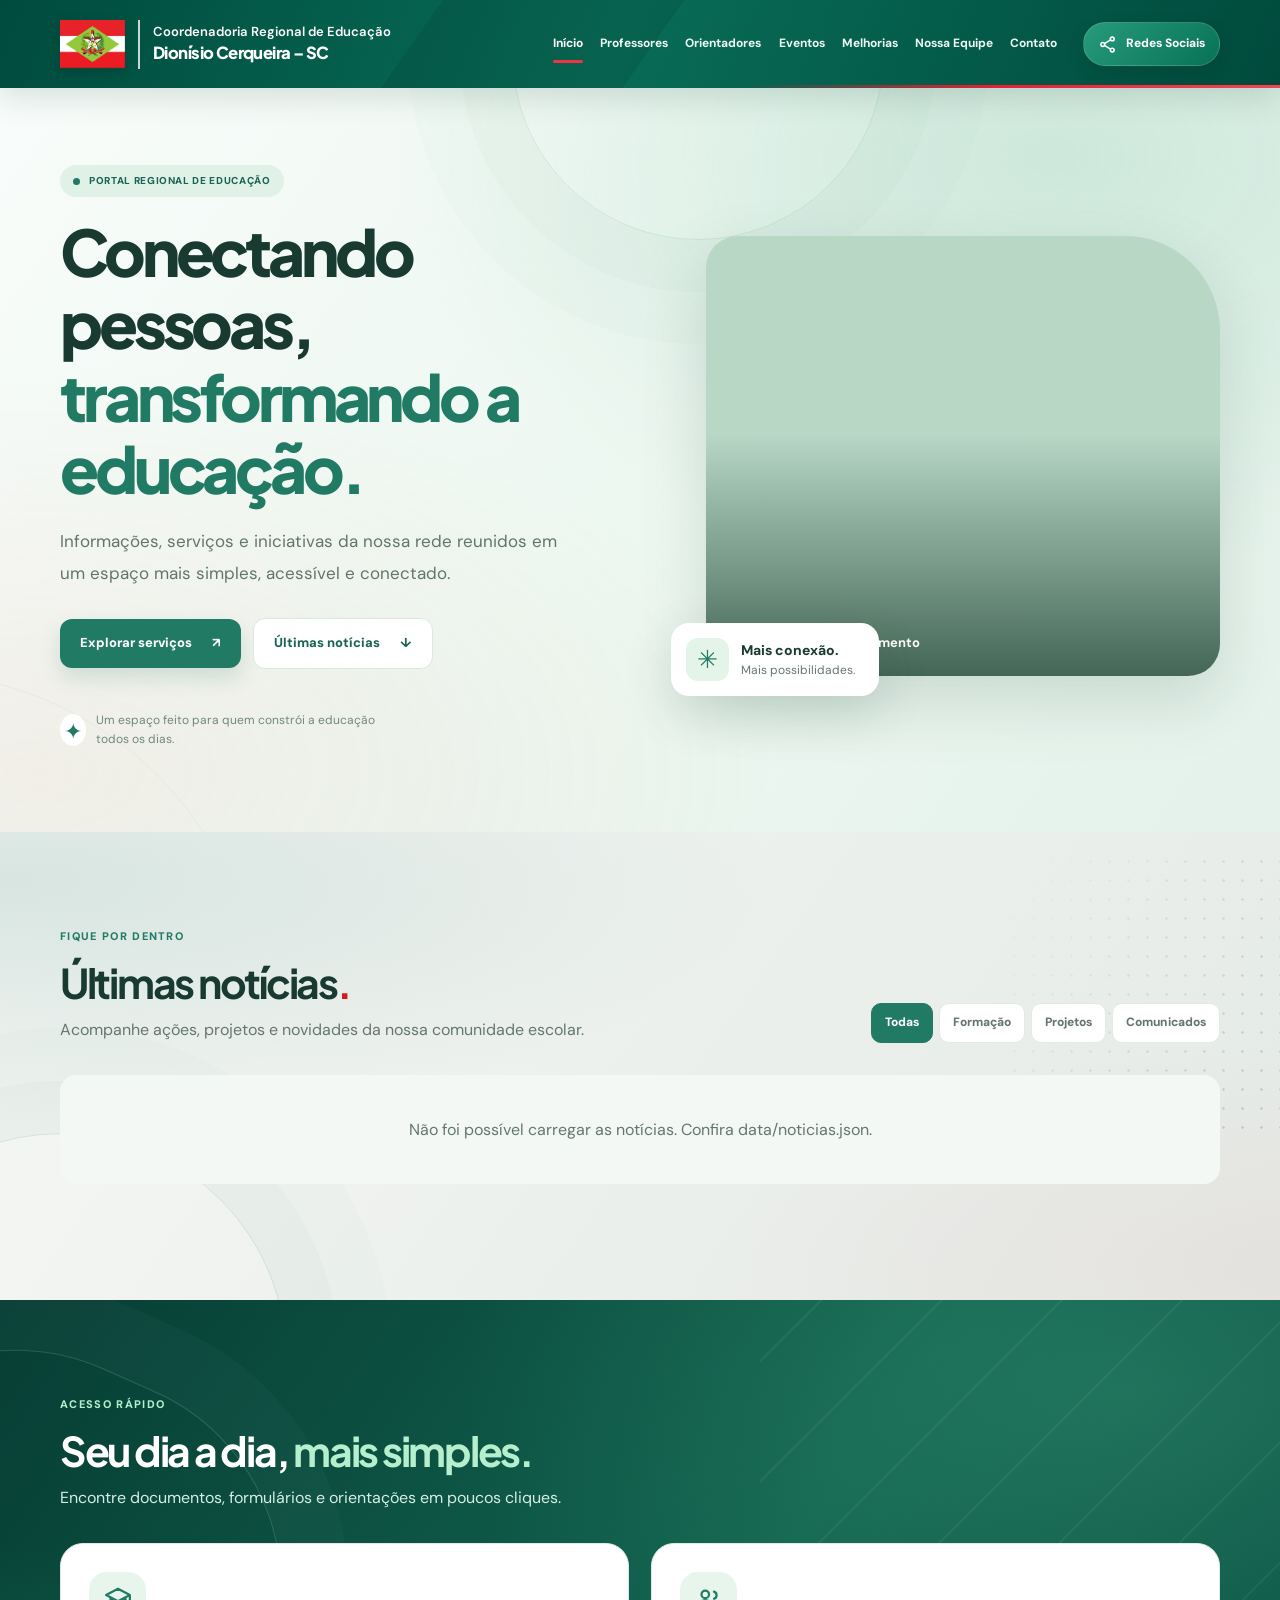
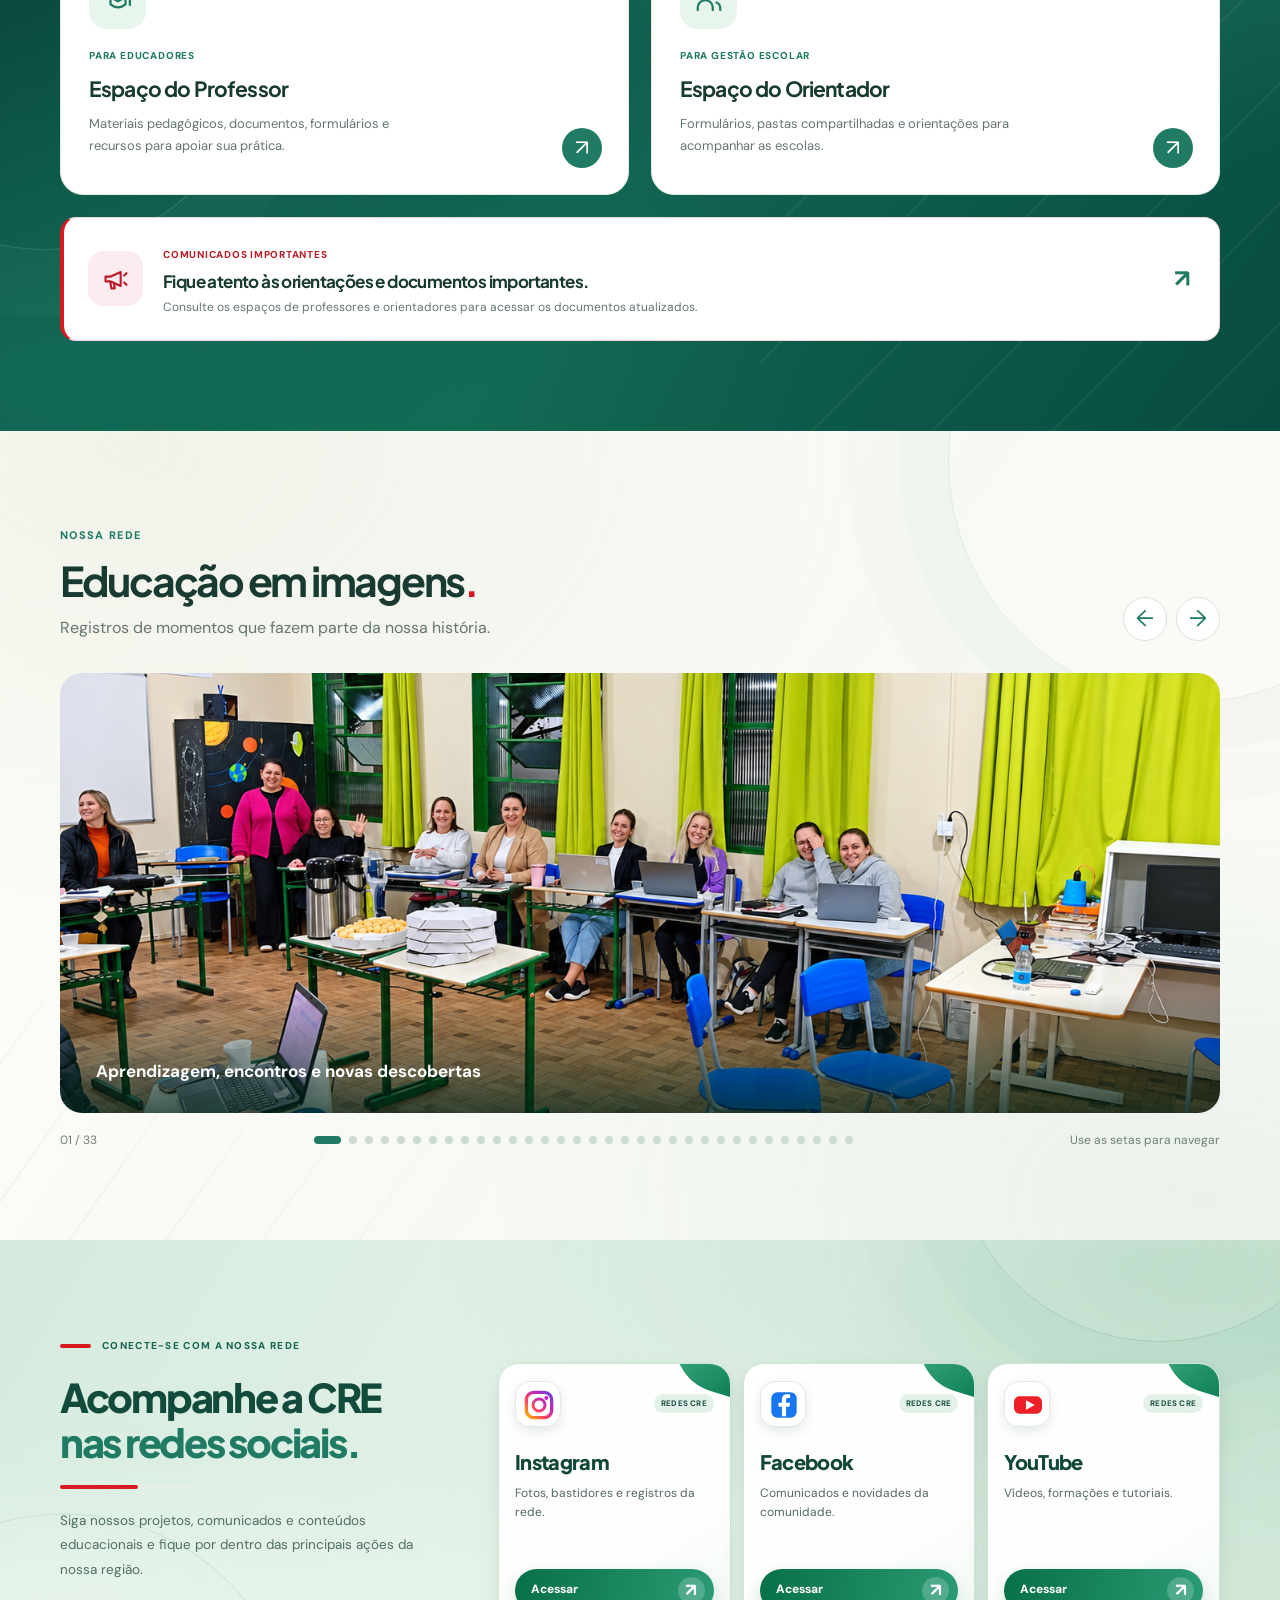
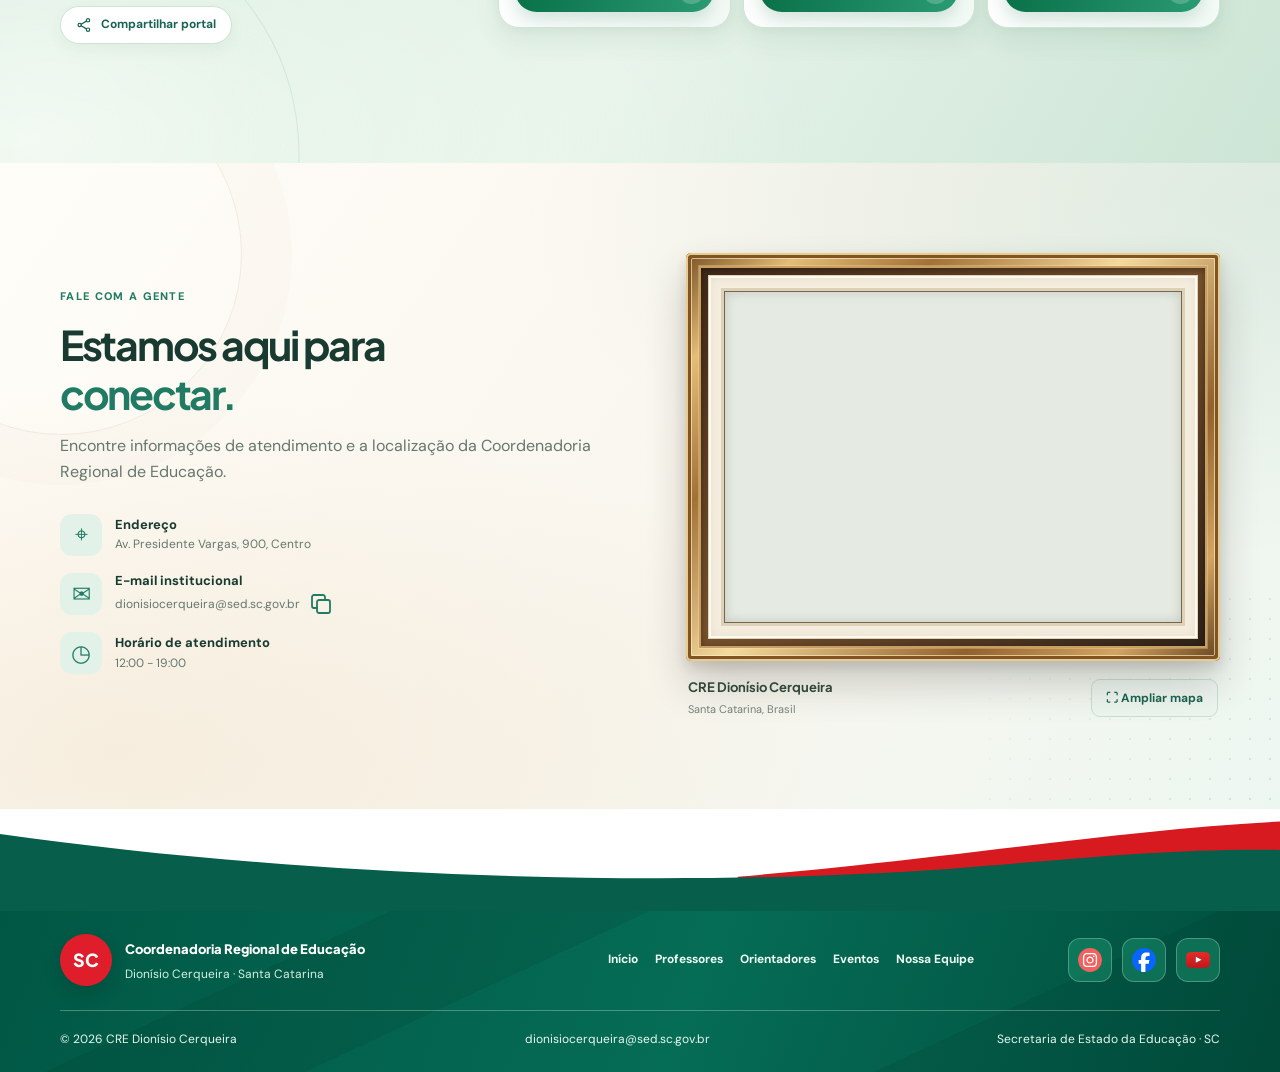
==== commit 15d4a4d3: "Adição de Detalhes" ====
--- a/index.html
+++ b/index.html
@@ -98,7 +98,7 @@
               <path d="M3 10v4h4l9 4V6l-9 4H3ZM7 14l1 6h3l-1-5M19 9l2-2M19 15l2 2" />
             </svg></div>
           <div><span>COMUNICADOS IMPORTANTES</span>
-            <h3>Fique atento às orientações e aos prazos da rede.</h3>
+            <h3>Fique atento às orientações e documentos importantes.</h3>
             <p>Consulte os espaços de professores e orientadores para acessar os documentos atualizados.</p>
           </div><a href="orientadores.html" class="notice-link" aria-label="Ir para o espaço do orientador">↗</a>
         </div>
--- a/css/styles.css
+++ b/css/styles.css
@@ -3212,3 +3212,4 @@
   position: relative;
   z-index: 1;
 }
+
